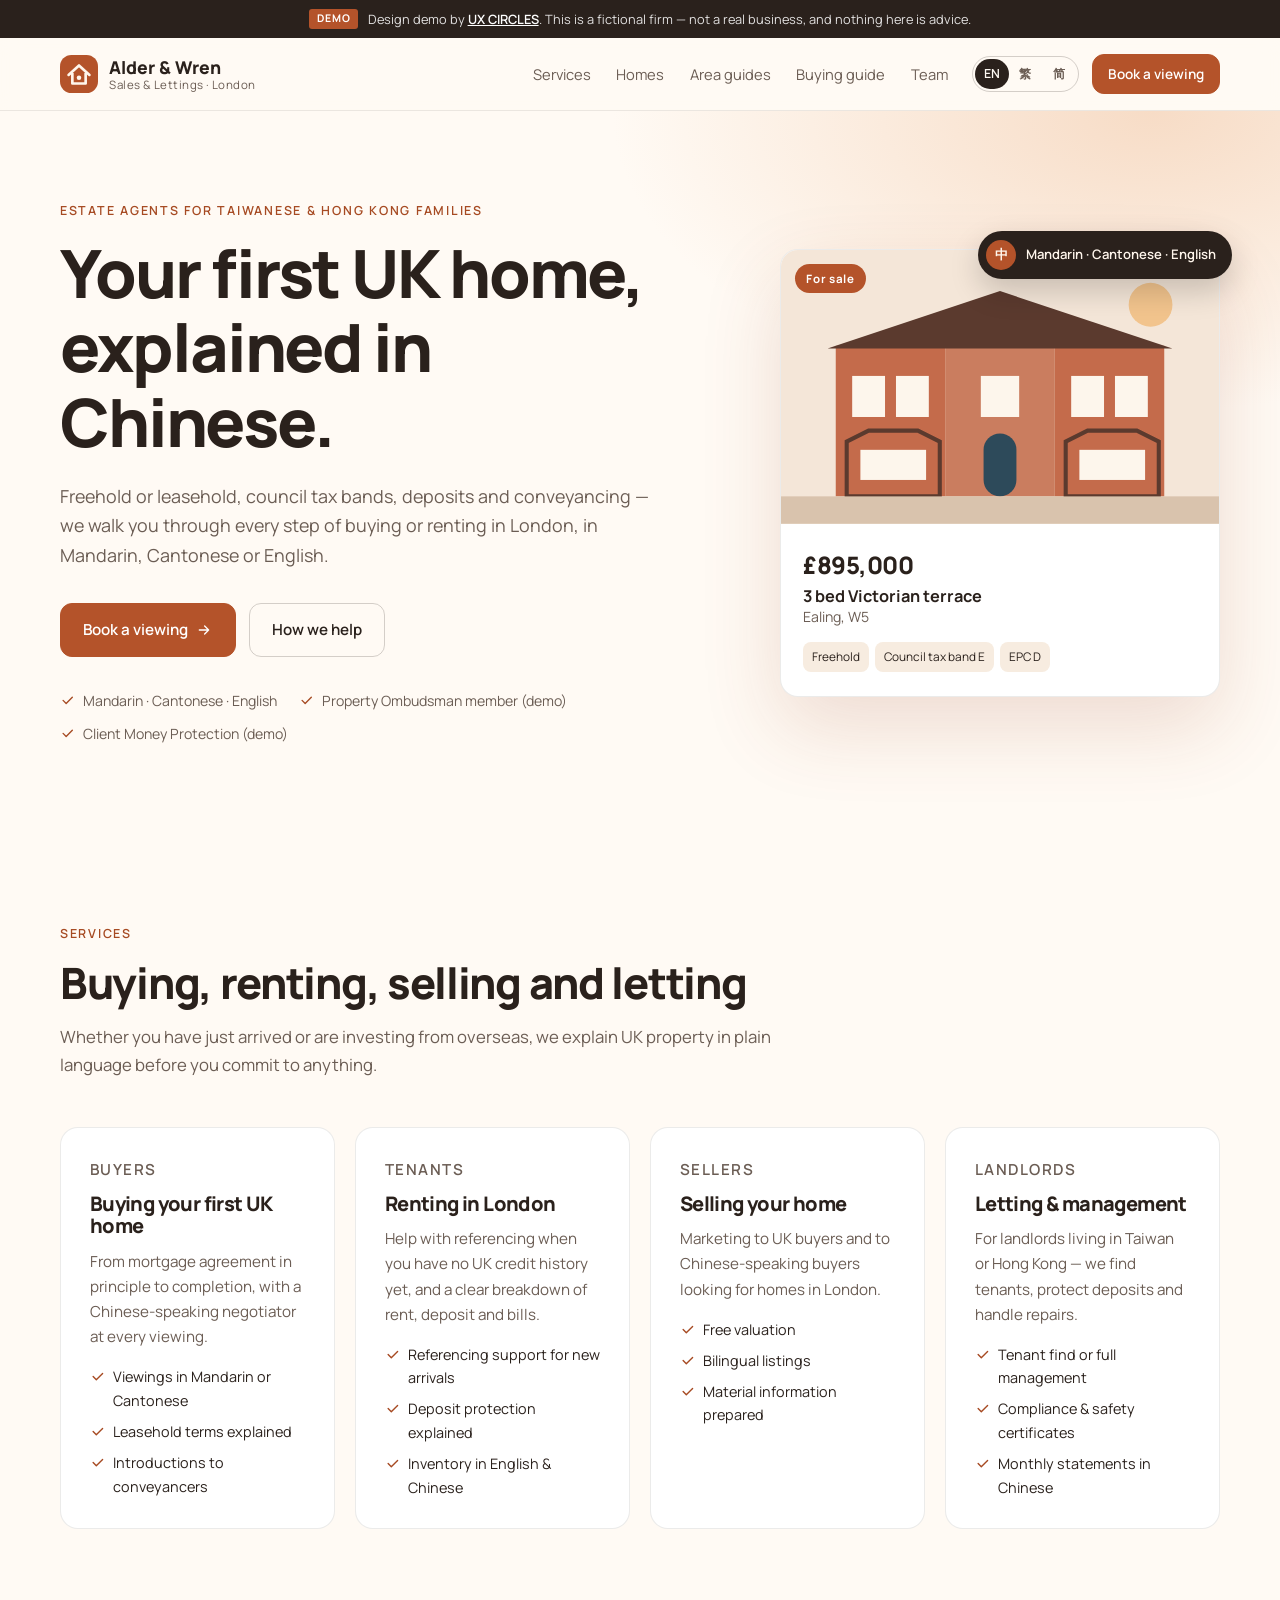
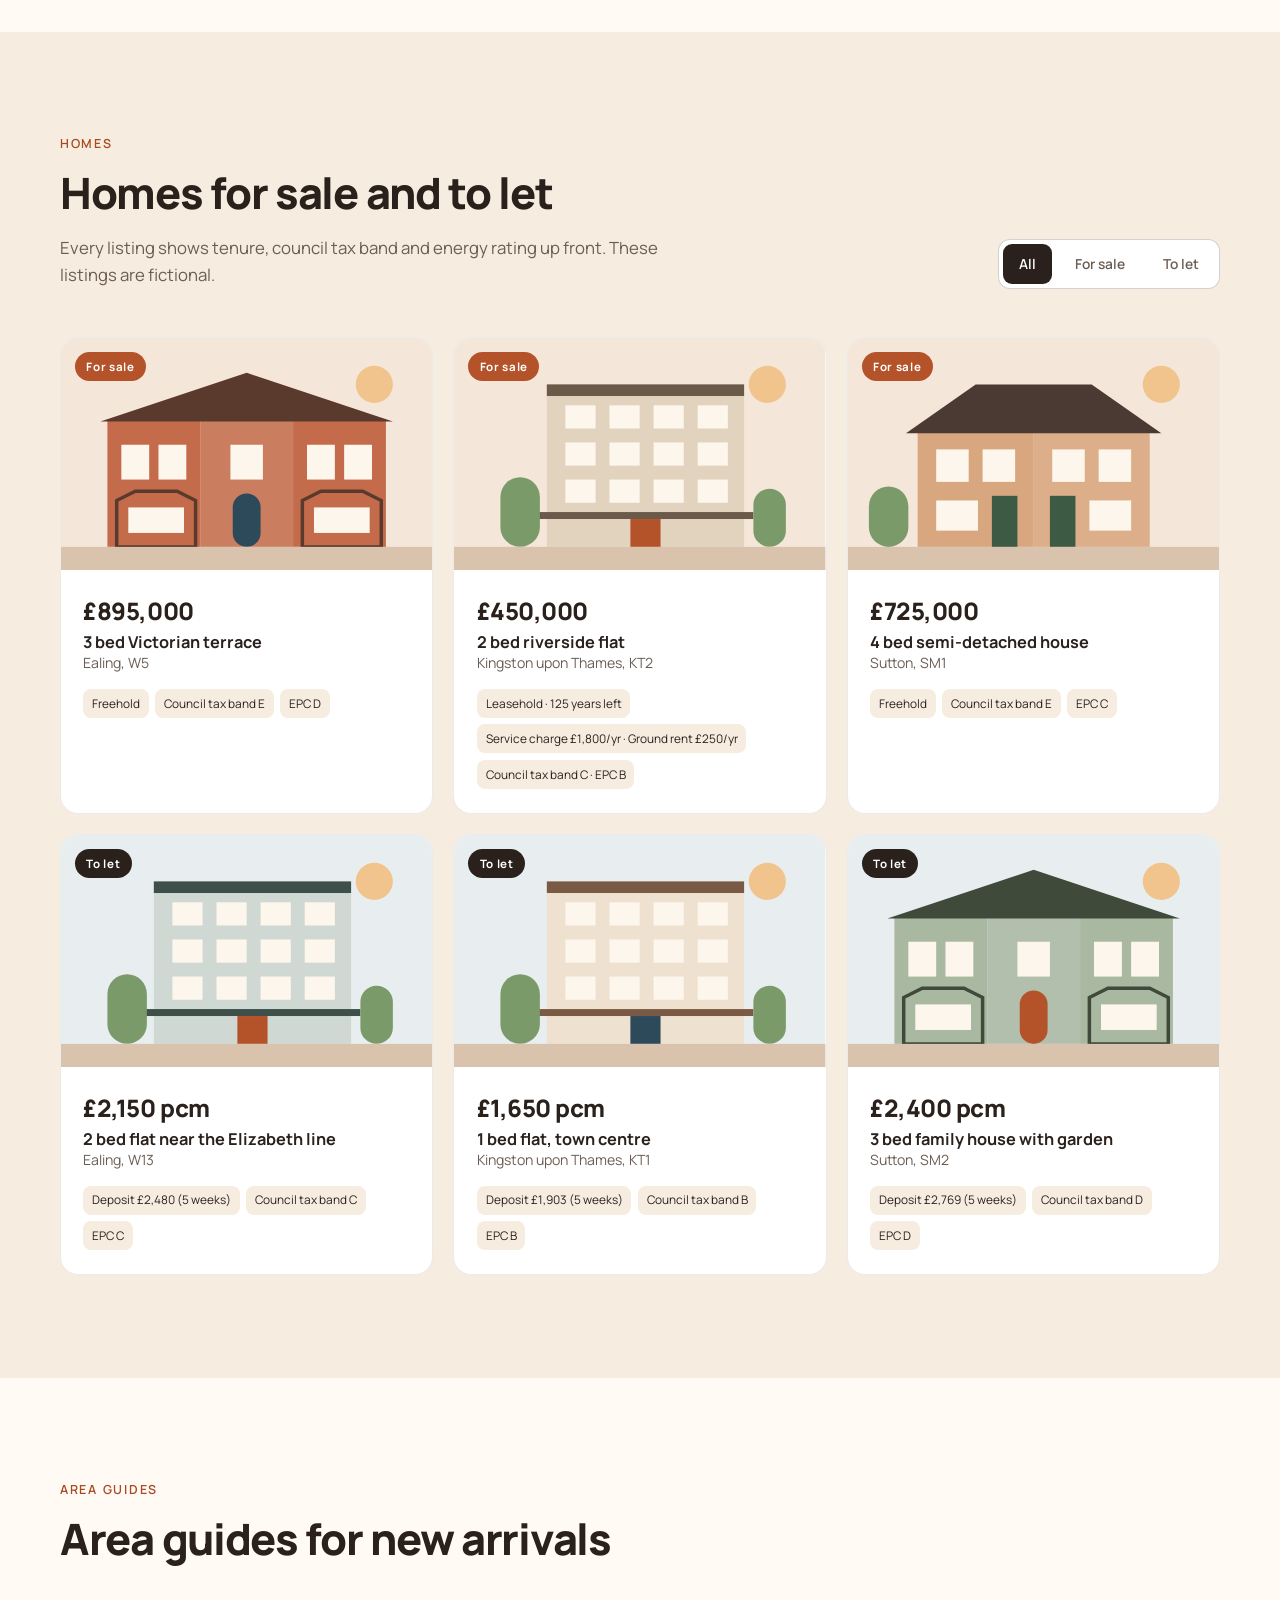
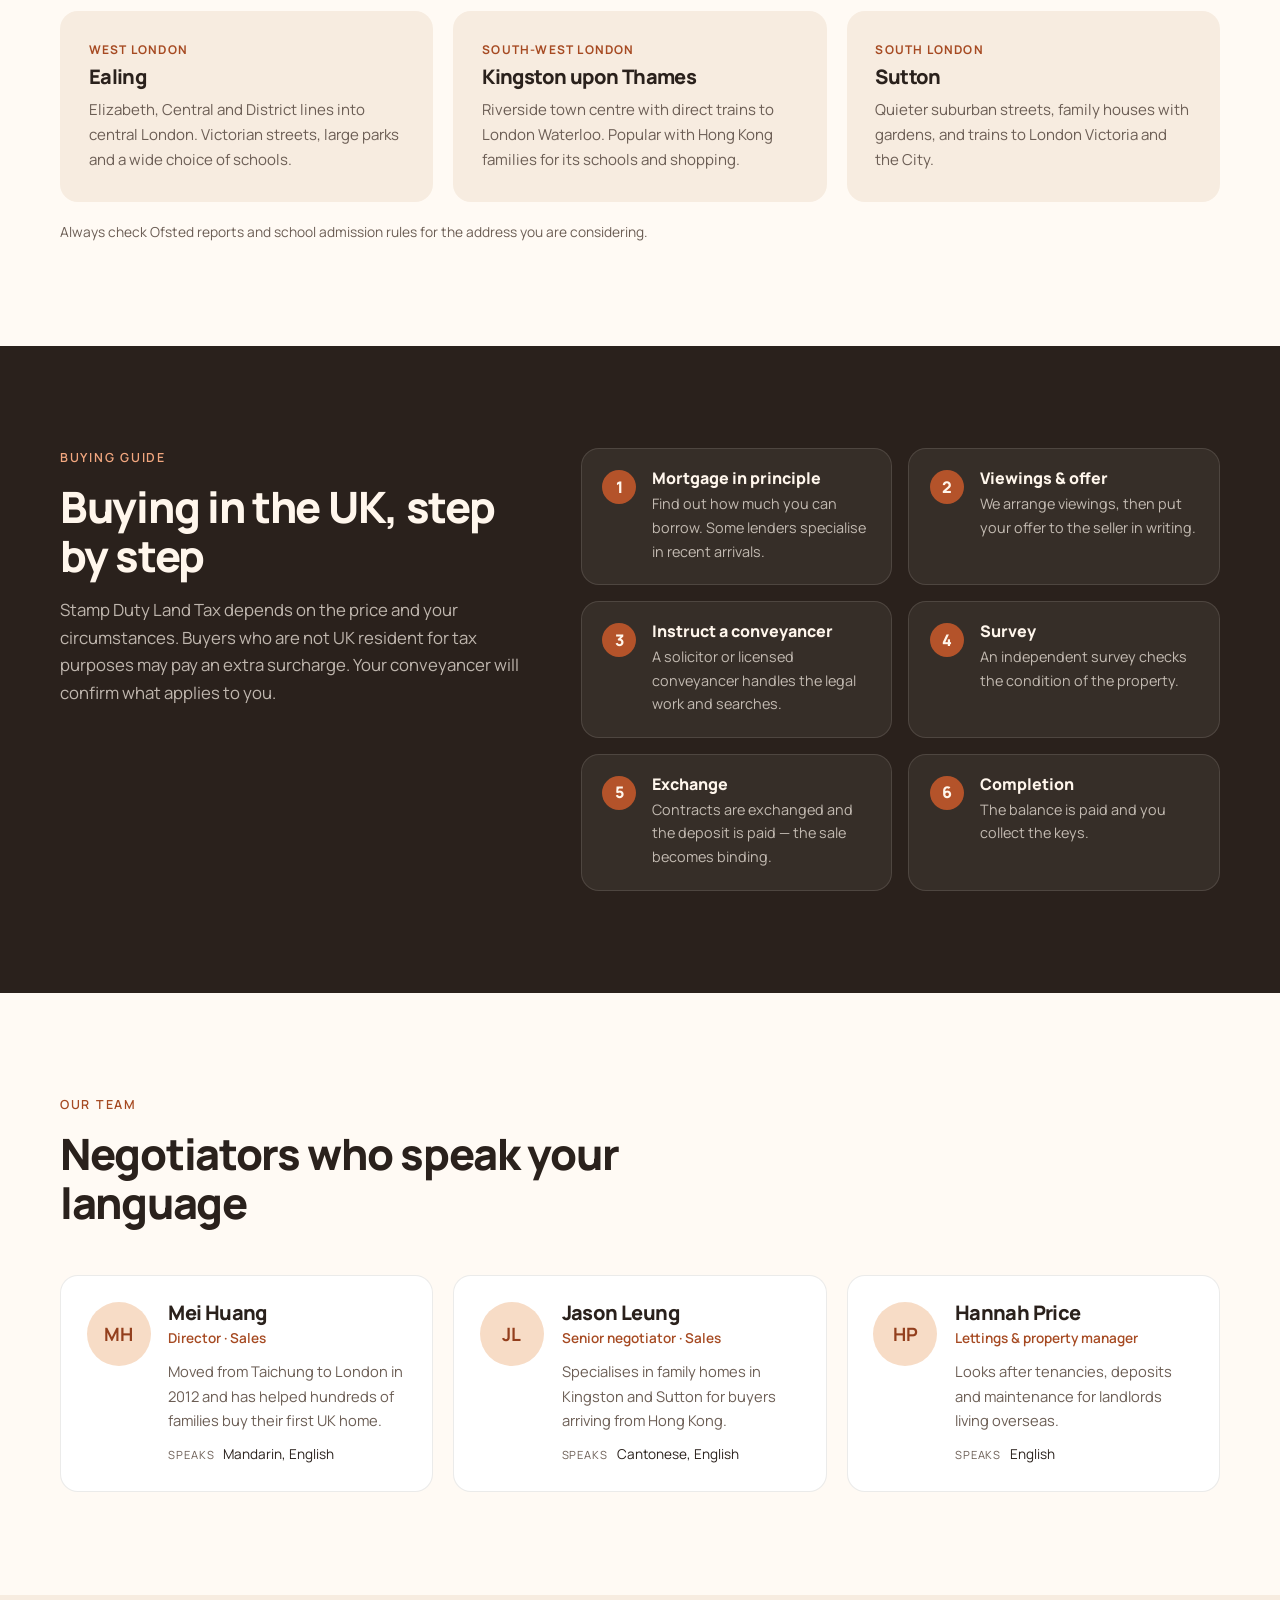
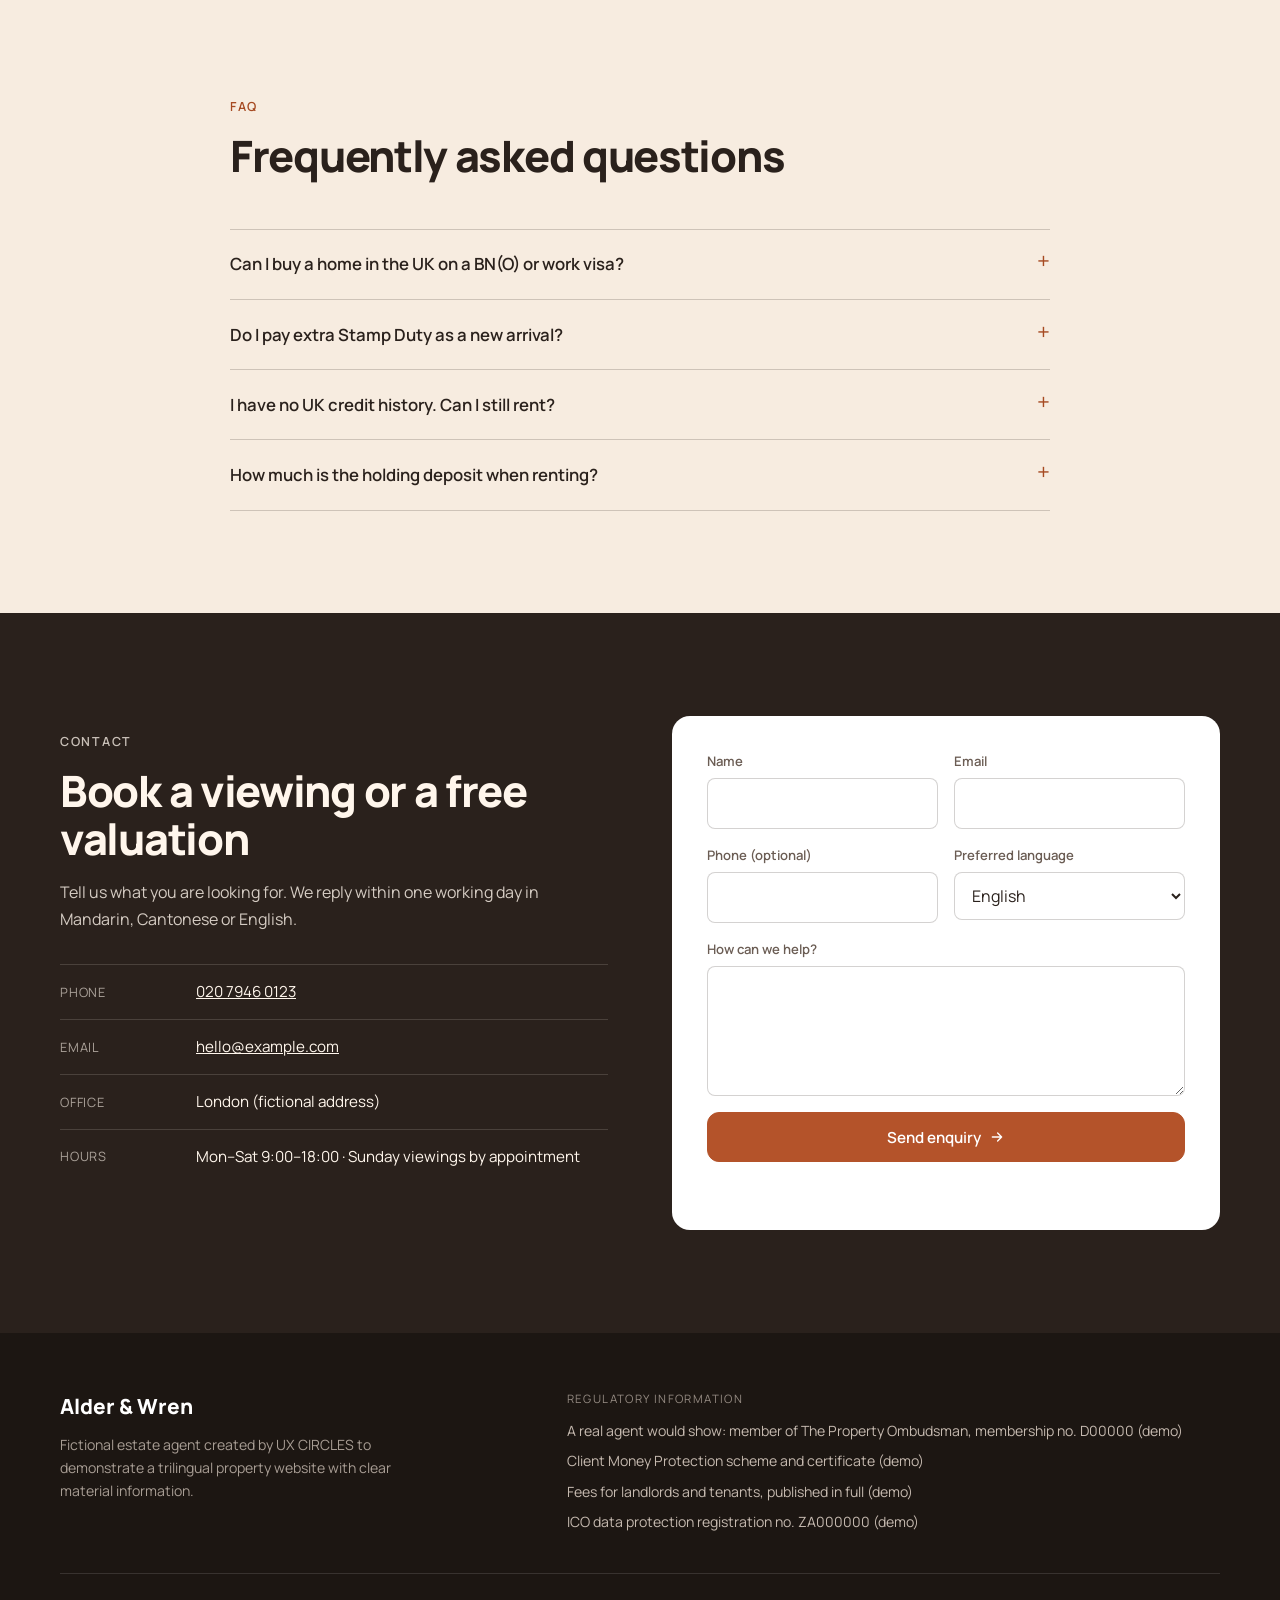
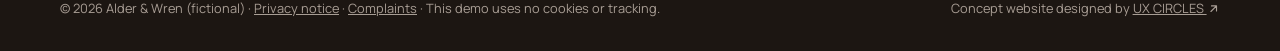
==== index.html @ a721361a "Add trilingual design demo site Static EN / 繁中 / 简中 website for a fictional firm, designed by UX CIR" ====
<!doctype html>
<html lang="en-GB">
<head>
<meta charset="utf-8">
<meta name="viewport" content="width=device-width, initial-scale=1">
<title>Alder &amp; Wren — Chinese-speaking estate agents in London (demo)</title>
<meta name="description" content="Fictional demo by UX CIRCLES: a London estate agent for Taiwanese and Hong Kong buyers and tenants. Homes for sale and to let, area guides and a step-by-step UK buying guide in English and Chinese.">
<meta name="robots" content="noindex, follow">
<link rel="canonical" href="https://uxcircles.github.io/demo-estate-agent/">
<link rel="alternate" hreflang="en-GB" href="https://uxcircles.github.io/demo-estate-agent/">
<link rel="alternate" hreflang="zh-Hant" href="https://uxcircles.github.io/demo-estate-agent/zh-hant/">
<link rel="alternate" hreflang="zh-Hans" href="https://uxcircles.github.io/demo-estate-agent/zh-hans/">
<link rel="alternate" hreflang="x-default" href="https://uxcircles.github.io/demo-estate-agent/">
<meta property="og:title" content="Alder &amp; Wren — Chinese-speaking estate agents in London (demo)">
<meta property="og:description" content="Fictional demo by UX CIRCLES: a London estate agent for Taiwanese and Hong Kong buyers and tenants. Homes for sale and to let, area guides and a step-by-step UK buying guide in English and Chinese.">
<meta property="og:type" content="website">
<meta property="og:url" content="https://uxcircles.github.io/demo-estate-agent/">
<meta name="theme-color" content="#b4532a">
<link rel="icon" href="favicon.svg" type="image/svg+xml">
<link rel="preconnect" href="https://fonts.googleapis.com">
<link rel="preconnect" href="https://fonts.gstatic.com" crossorigin>
<link rel="stylesheet" href="https://fonts.googleapis.com/css2?family=Manrope:wght@400;500;600;700;800&display=swap">
<link rel="stylesheet" href="styles.css">
<script type="application/ld+json">
{
  "@context": "https://schema.org",
  "@graph": [
    {
      "@type": "RealEstateAgent",
      "@id": "https://uxcircles.github.io/demo-estate-agent/#agency",
      "name": "Alder & Wren",
      "url": "https://uxcircles.github.io/demo-estate-agent/",
      "description": "Fictional demo by UX CIRCLES: a London estate agent for Taiwanese and Hong Kong buyers and tenants. Homes for sale and to let, area guides and a step-by-step UK buying guide in English and Chinese.",
      "telephone": "+44 20 7946 0123",
      "email": "hello@example.com",
      "knowsLanguage": [
        "en",
        "cmn",
        "yue",
        "zh-Hant",
        "zh-Hans"
      ],
      "areaServed": [
        "Ealing",
        "Kingston upon Thames",
        "Sutton"
      ],
      "address": {
        "@type": "PostalAddress",
        "addressLocality": "London",
        "addressCountry": "GB"
      },
      "employee": [
        {
          "@type": "Person",
          "name": "Mei Huang",
          "jobTitle": "Director · Sales",
          "knowsLanguage": "Mandarin, English"
        },
        {
          "@type": "Person",
          "name": "Jason Leung",
          "jobTitle": "Senior negotiator · Sales",
          "knowsLanguage": "Cantonese, English"
        },
        {
          "@type": "Person",
          "name": "Hannah Price",
          "jobTitle": "Lettings & property manager",
          "knowsLanguage": "English"
        }
      ]
    },
    {
      "@type": "FAQPage",
      "mainEntity": [
        {
          "@type": "Question",
          "name": "Can I buy a home in the UK on a BN(O) or work visa?",
          "acceptedAnswer": {
            "@type": "Answer",
            "text": "Yes. There is no visa requirement to own property in the UK. Getting a mortgage depends on the lender — some specialise in recent arrivals — so we suggest speaking to a mortgage broker early."
          }
        },
        {
          "@type": "Question",
          "name": "Do I pay extra Stamp Duty as a new arrival?",
          "acceptedAnswer": {
            "@type": "Answer",
            "text": "Stamp Duty Land Tax depends on the price and your circumstances. Buyers who are not UK resident for tax purposes may pay an extra surcharge. Your conveyancer will confirm what applies to you."
          }
        },
        {
          "@type": "Question",
          "name": "I have no UK credit history. Can I still rent?",
          "acceptedAnswer": {
            "@type": "Answer",
            "text": "Usually, yes. Landlords may ask for a UK guarantor or proof of income or savings instead. We explain the options before you apply."
          }
        },
        {
          "@type": "Question",
          "name": "How much is the holding deposit when renting?",
          "acceptedAnswer": {
            "@type": "Answer",
            "text": "In England, a holding deposit is capped at one week’s rent, and a tenancy deposit at five weeks’ rent for annual rent under £50,000. Deposits must be protected in a government-approved scheme."
          }
        }
      ]
    }
  ]
}
</script>
</head>
<body class="lang-en">
<a class="skip" href="#main">Skip to content</a>
<div class="demo-bar" role="note"><span class="demo-tag">DEMO</span><span>Design demo by <a href="https://ux-circles.com/professionals">UX CIRCLES</a>. This is a fictional firm — not a real business, and nothing here is advice.</span></div>

<header class="site-header">
  <div class="wrap header-inner">
    <a class="brand" href="./" aria-label="Alder &amp; Wren">
      <svg viewBox="0 0 40 40" aria-hidden="true"><rect width="40" height="40" rx="12" fill="#b4532a"/><path d="M9 21L20 11l11 10" stroke="#fff6ec" stroke-width="2.8" fill="none" stroke-linecap="round" stroke-linejoin="round"/><path d="M13 19v11h14V19" stroke="#fff6ec" stroke-width="2.8" fill="none" stroke-linejoin="round"/><circle cx="20" cy="24" r="2.4" fill="#fff6ec"/></svg>
      <span class="brand-text"><span class="brand-name">Alder & Wren</span><span class="brand-sub">Sales & Lettings · London</span></span>
    </a>
    <nav class="main-nav" aria-label="Menu">
      <ul><li><a href="#services">Services</a></li><li><a href="#homes">Homes</a></li><li><a href="#areas">Area guides</a></li><li><a href="#guide">Buying guide</a></li><li><a href="#team">Team</a></li></ul>
    </nav>
    <div class="header-tools">
      <div class="lang-switch" role="group" aria-label="Language"><a href="./" lang="en-GB" hreflang="en-GB" title="English" aria-current="true">EN</a><a href="zh-hant/" lang="zh-Hant" hreflang="zh-Hant" title="繁體中文">繁</a><a href="zh-hans/" lang="zh-Hans" hreflang="zh-Hans" title="简体中文">简</a></div>
      <a class="btn btn-sm" href="#contact">Book a viewing</a>
      <button class="menu-btn" type="button" aria-expanded="false" aria-controls="mobile-nav"><span class="sr">Menu</span><span class="bars" aria-hidden="true"></span></button>
    </div>
  </div>
  <nav id="mobile-nav" class="mobile-nav" aria-label="Menu" hidden>
    <ul><li><a href="#services">Services</a></li><li><a href="#homes">Homes</a></li><li><a href="#areas">Area guides</a></li><li><a href="#guide">Buying guide</a></li><li><a href="#team">Team</a></li><li><a href="#contact">Contact</a></li></ul>
  </nav>
</header>

<main id="main">
  <section class="hero">
    <div class="wrap hero-inner">
      <div class="hero-copy">
        <p class="eyebrow">Estate agents for Taiwanese & Hong Kong families</p>
        <h1>Your first UK home, explained in Chinese.</h1>
        <p class="lede">Freehold or leasehold, council tax bands, deposits and conveyancing — we walk you through every step of buying or renting in London, in Mandarin, Cantonese or English.</p>
        <div class="hero-actions">
          <a class="btn" href="#contact">Book a viewing <svg class="ico" viewBox="0 0 24 24" fill="none" stroke="currentColor" stroke-width="2" stroke-linecap="round" stroke-linejoin="round" aria-hidden="true"><path d="M5 12h14M13 6l6 6-6 6"/></svg></a>
          <a class="btn btn-ghost" href="#services">How we help</a>
        </div>
        <ul class="trust"><li><svg class="ico ico-check" viewBox="0 0 24 24" fill="none" stroke="currentColor" stroke-width="2.2" stroke-linecap="round" stroke-linejoin="round" aria-hidden="true"><path d="M5 12l5 5L20 7"/></svg><span>Mandarin · Cantonese · English</span></li><li><svg class="ico ico-check" viewBox="0 0 24 24" fill="none" stroke="currentColor" stroke-width="2.2" stroke-linecap="round" stroke-linejoin="round" aria-hidden="true"><path d="M5 12l5 5L20 7"/></svg><span>Property Ombudsman member (demo)</span></li><li><svg class="ico ico-check" viewBox="0 0 24 24" fill="none" stroke="currentColor" stroke-width="2.2" stroke-linecap="round" stroke-linejoin="round" aria-hidden="true"><path d="M5 12l5 5L20 7"/></svg><span>Client Money Protection (demo)</span></li></ul>
      </div>
      <div class="hero-visual">
        <div class="hero-home">
          <div class="home-art"><svg viewBox="0 0 320 200" role="img" aria-hidden="true" preserveAspectRatio="xMidYMid slice"><rect width="320" height="200" fill="#f4e6d8"/><circle cx="270" cy="40" r="16" fill="#f2c48d"/><rect x="40" y="70" width="80" height="110" fill="#c46b4b"/><rect x="120" y="70" width="80" height="110" fill="#c46b4b" opacity=".85"/><rect x="200" y="70" width="80" height="110" fill="#c46b4b"/>
<polygon points="34,72 160,30 286,72" fill="#5b3a2e"/>
<rect x="52" y="92" width="24" height="30" fill="#fdf6ec"/><rect x="84" y="92" width="24" height="30" fill="#fdf6ec"/><rect x="146" y="92" width="28" height="30" fill="#fdf6ec"/>
<rect x="212" y="92" width="24" height="30" fill="#fdf6ec"/><rect x="244" y="92" width="24" height="30" fill="#fdf6ec"/>
<polygon points="48,180 48,140 64,132 100,132 116,140 116,180" fill="#c46b4b" stroke="#5b3a2e" stroke-width="3"/><rect x="58" y="146" width="48" height="22" fill="#fdf6ec"/>
<rect x="148" y="134" width="24" height="46" rx="12" fill="#2d4a5a"/>
<polygon points="208,180 208,140 224,132 260,132 276,140 276,180" fill="#c46b4b" stroke="#5b3a2e" stroke-width="3"/><rect x="218" y="146" width="48" height="22" fill="#fdf6ec"/><rect y="180" width="320" height="20" fill="#d9c3ad"/></svg><span class="home-tag sale">For sale</span></div>
          <div class="home-body">
            <p class="home-price">£895,000</p>
            <h3>3 bed Victorian terrace</h3>
            <p class="home-area">Ealing, W5</p>
            <ul class="home-facts"><li>Freehold</li><li>Council tax band E</li><li>EPC D</li></ul>
          </div>
        </div>
        <div class="hero-chip" aria-hidden="true"><span>中</span>Mandarin · Cantonese · English</div></div>
    </div>
  </section>

  <section class="section" id="services">
    <div class="wrap">
      <header class="sec-head">
        <p class="eyebrow">Services</p>
        <h2>Buying, renting, selling and letting</h2>
        <p>Whether you have just arrived or are investing from overseas, we explain UK property in plain language before you commit to anything.</p>
      </header>
      <div class="svc-grid">
      <article class="svc">
        <p class="svc-kicker">Buyers</p>
        <h3>Buying your first UK home</h3>
        <p>From mortgage agreement in principle to completion, with a Chinese-speaking negotiator at every viewing.</p>
        <ul class="ticks"><li><svg class="ico ico-check" viewBox="0 0 24 24" fill="none" stroke="currentColor" stroke-width="2.2" stroke-linecap="round" stroke-linejoin="round" aria-hidden="true"><path d="M5 12l5 5L20 7"/></svg><span>Viewings in Mandarin or Cantonese</span></li><li><svg class="ico ico-check" viewBox="0 0 24 24" fill="none" stroke="currentColor" stroke-width="2.2" stroke-linecap="round" stroke-linejoin="round" aria-hidden="true"><path d="M5 12l5 5L20 7"/></svg><span>Leasehold terms explained</span></li><li><svg class="ico ico-check" viewBox="0 0 24 24" fill="none" stroke="currentColor" stroke-width="2.2" stroke-linecap="round" stroke-linejoin="round" aria-hidden="true"><path d="M5 12l5 5L20 7"/></svg><span>Introductions to conveyancers</span></li></ul>
        
      </article>
      <article class="svc">
        <p class="svc-kicker">Tenants</p>
        <h3>Renting in London</h3>
        <p>Help with referencing when you have no UK credit history yet, and a clear breakdown of rent, deposit and bills.</p>
        <ul class="ticks"><li><svg class="ico ico-check" viewBox="0 0 24 24" fill="none" stroke="currentColor" stroke-width="2.2" stroke-linecap="round" stroke-linejoin="round" aria-hidden="true"><path d="M5 12l5 5L20 7"/></svg><span>Referencing support for new arrivals</span></li><li><svg class="ico ico-check" viewBox="0 0 24 24" fill="none" stroke="currentColor" stroke-width="2.2" stroke-linecap="round" stroke-linejoin="round" aria-hidden="true"><path d="M5 12l5 5L20 7"/></svg><span>Deposit protection explained</span></li><li><svg class="ico ico-check" viewBox="0 0 24 24" fill="none" stroke="currentColor" stroke-width="2.2" stroke-linecap="round" stroke-linejoin="round" aria-hidden="true"><path d="M5 12l5 5L20 7"/></svg><span>Inventory in English & Chinese</span></li></ul>
        
      </article>
      <article class="svc">
        <p class="svc-kicker">Sellers</p>
        <h3>Selling your home</h3>
        <p>Marketing to UK buyers and to Chinese-speaking buyers looking for homes in London.</p>
        <ul class="ticks"><li><svg class="ico ico-check" viewBox="0 0 24 24" fill="none" stroke="currentColor" stroke-width="2.2" stroke-linecap="round" stroke-linejoin="round" aria-hidden="true"><path d="M5 12l5 5L20 7"/></svg><span>Free valuation</span></li><li><svg class="ico ico-check" viewBox="0 0 24 24" fill="none" stroke="currentColor" stroke-width="2.2" stroke-linecap="round" stroke-linejoin="round" aria-hidden="true"><path d="M5 12l5 5L20 7"/></svg><span>Bilingual listings</span></li><li><svg class="ico ico-check" viewBox="0 0 24 24" fill="none" stroke="currentColor" stroke-width="2.2" stroke-linecap="round" stroke-linejoin="round" aria-hidden="true"><path d="M5 12l5 5L20 7"/></svg><span>Material information prepared</span></li></ul>
        
      </article>
      <article class="svc">
        <p class="svc-kicker">Landlords</p>
        <h3>Letting & management</h3>
        <p>For landlords living in Taiwan or Hong Kong — we find tenants, protect deposits and handle repairs.</p>
        <ul class="ticks"><li><svg class="ico ico-check" viewBox="0 0 24 24" fill="none" stroke="currentColor" stroke-width="2.2" stroke-linecap="round" stroke-linejoin="round" aria-hidden="true"><path d="M5 12l5 5L20 7"/></svg><span>Tenant find or full management</span></li><li><svg class="ico ico-check" viewBox="0 0 24 24" fill="none" stroke="currentColor" stroke-width="2.2" stroke-linecap="round" stroke-linejoin="round" aria-hidden="true"><path d="M5 12l5 5L20 7"/></svg><span>Compliance & safety certificates</span></li><li><svg class="ico ico-check" viewBox="0 0 24 24" fill="none" stroke="currentColor" stroke-width="2.2" stroke-linecap="round" stroke-linejoin="round" aria-hidden="true"><path d="M5 12l5 5L20 7"/></svg><span>Monthly statements in Chinese</span></li></ul>
        
      </article></div>
    </div>
  </section>

  <section class="section section-tint" id="homes">
    <div class="wrap">
      <header class="sec-head sec-head-row">
        <div>
          <p class="eyebrow">Homes</p>
          <h2>Homes for sale and to let</h2>
          <p>Every listing shows tenure, council tax band and energy rating up front. These listings are fictional.</p>
        </div>
        <div class="filter" data-filter="#home-grid" role="group">
          <button type="button" data-value="all" aria-pressed="true">All</button>
          <button type="button" data-value="sale" aria-pressed="false">For sale</button>
          <button type="button" data-value="let" aria-pressed="false">To let</button>
        </div>
      </header>
      <div class="home-grid" id="home-grid">
        <article class="home" data-kind="sale">
          <div class="home-art"><svg viewBox="0 0 320 200" role="img" aria-hidden="true" preserveAspectRatio="xMidYMid slice"><rect width="320" height="200" fill="#f4e6d8"/><circle cx="270" cy="40" r="16" fill="#f2c48d"/><rect x="40" y="70" width="80" height="110" fill="#c46b4b"/><rect x="120" y="70" width="80" height="110" fill="#c46b4b" opacity=".85"/><rect x="200" y="70" width="80" height="110" fill="#c46b4b"/>
<polygon points="34,72 160,30 286,72" fill="#5b3a2e"/>
<rect x="52" y="92" width="24" height="30" fill="#fdf6ec"/><rect x="84" y="92" width="24" height="30" fill="#fdf6ec"/><rect x="146" y="92" width="28" height="30" fill="#fdf6ec"/>
<rect x="212" y="92" width="24" height="30" fill="#fdf6ec"/><rect x="244" y="92" width="24" height="30" fill="#fdf6ec"/>
<polygon points="48,180 48,140 64,132 100,132 116,140 116,180" fill="#c46b4b" stroke="#5b3a2e" stroke-width="3"/><rect x="58" y="146" width="48" height="22" fill="#fdf6ec"/>
<rect x="148" y="134" width="24" height="46" rx="12" fill="#2d4a5a"/>
<polygon points="208,180 208,140 224,132 260,132 276,140 276,180" fill="#c46b4b" stroke="#5b3a2e" stroke-width="3"/><rect x="218" y="146" width="48" height="22" fill="#fdf6ec"/><rect y="180" width="320" height="20" fill="#d9c3ad"/></svg><span class="home-tag sale">For sale</span></div>
          <div class="home-body">
            <p class="home-price">£895,000</p>
            <h3>3 bed Victorian terrace</h3>
            <p class="home-area">Ealing, W5</p>
            <ul class="home-facts"><li>Freehold</li><li>Council tax band E</li><li>EPC D</li></ul>
          </div>
        </article>
        <article class="home" data-kind="sale">
          <div class="home-art"><svg viewBox="0 0 320 200" role="img" aria-hidden="true" preserveAspectRatio="xMidYMid slice"><rect width="320" height="200" fill="#f4e6d8"/><circle cx="270" cy="40" r="16" fill="#f2c48d"/><rect x="80" y="40" width="170" height="140" fill="#e2d3bf"/><rect x="80" y="40" width="170" height="10" fill="#6b5a4a"/>
<rect x="96" y="58" width="26" height="20" fill="#fdf6ec"/><rect x="134" y="58" width="26" height="20" fill="#fdf6ec"/><rect x="172" y="58" width="26" height="20" fill="#fdf6ec"/><rect x="210" y="58" width="26" height="20" fill="#fdf6ec"/><rect x="96" y="90" width="26" height="20" fill="#fdf6ec"/><rect x="134" y="90" width="26" height="20" fill="#fdf6ec"/><rect x="172" y="90" width="26" height="20" fill="#fdf6ec"/><rect x="210" y="90" width="26" height="20" fill="#fdf6ec"/><rect x="96" y="122" width="26" height="20" fill="#fdf6ec"/><rect x="134" y="122" width="26" height="20" fill="#fdf6ec"/><rect x="172" y="122" width="26" height="20" fill="#fdf6ec"/><rect x="210" y="122" width="26" height="20" fill="#fdf6ec"/><rect x="72" y="150" width="186" height="6" fill="#6b5a4a"/><rect x="152" y="156" width="26" height="24" fill="#b4532a"/>
<rect x="40" y="120" width="34" height="60" rx="17" fill="#7a9a6a"/><rect x="258" y="130" width="28" height="50" rx="14" fill="#7a9a6a"/><rect y="180" width="320" height="20" fill="#d9c3ad"/></svg><span class="home-tag sale">For sale</span></div>
          <div class="home-body">
            <p class="home-price">£450,000</p>
            <h3>2 bed riverside flat</h3>
            <p class="home-area">Kingston upon Thames, KT2</p>
            <ul class="home-facts"><li>Leasehold · 125 years left</li><li>Service charge £1,800/yr · Ground rent £250/yr</li><li>Council tax band C · EPC B</li></ul>
          </div>
        </article>
        <article class="home" data-kind="sale">
          <div class="home-art"><svg viewBox="0 0 320 200" role="img" aria-hidden="true" preserveAspectRatio="xMidYMid slice"><rect width="320" height="200" fill="#f4e6d8"/><circle cx="270" cy="40" r="16" fill="#f2c48d"/><rect x="60" y="80" width="100" height="100" fill="#d9a77f"/><rect x="160" y="80" width="100" height="100" fill="#d9a77f" opacity=".88"/>
<polygon points="50,82 110,40 210,40 270,82" fill="#4a3a33"/>
<rect x="76" y="96" width="28" height="28" fill="#fdf6ec"/><rect x="116" y="96" width="28" height="28" fill="#fdf6ec"/><rect x="176" y="96" width="28" height="28" fill="#fdf6ec"/><rect x="216" y="96" width="28" height="28" fill="#fdf6ec"/>
<rect x="76" y="140" width="36" height="26" fill="#fdf6ec"/><rect x="124" y="136" width="22" height="44" fill="#3d5a45"/>
<rect x="174" y="136" width="22" height="44" fill="#3d5a45"/><rect x="208" y="140" width="36" height="26" fill="#fdf6ec"/>
<rect x="18" y="128" width="34" height="52" rx="17" fill="#7a9a6a"/><rect y="180" width="320" height="20" fill="#d9c3ad"/></svg><span class="home-tag sale">For sale</span></div>
          <div class="home-body">
            <p class="home-price">£725,000</p>
            <h3>4 bed semi-detached house</h3>
            <p class="home-area">Sutton, SM1</p>
            <ul class="home-facts"><li>Freehold</li><li>Council tax band E</li><li>EPC C</li></ul>
          </div>
        </article>
        <article class="home" data-kind="let">
          <div class="home-art"><svg viewBox="0 0 320 200" role="img" aria-hidden="true" preserveAspectRatio="xMidYMid slice"><rect width="320" height="200" fill="#e8eef0"/><circle cx="270" cy="40" r="16" fill="#f2c48d"/><rect x="80" y="40" width="170" height="140" fill="#cfd8d3"/><rect x="80" y="40" width="170" height="10" fill="#3f4f4a"/>
<rect x="96" y="58" width="26" height="20" fill="#fdf6ec"/><rect x="134" y="58" width="26" height="20" fill="#fdf6ec"/><rect x="172" y="58" width="26" height="20" fill="#fdf6ec"/><rect x="210" y="58" width="26" height="20" fill="#fdf6ec"/><rect x="96" y="90" width="26" height="20" fill="#fdf6ec"/><rect x="134" y="90" width="26" height="20" fill="#fdf6ec"/><rect x="172" y="90" width="26" height="20" fill="#fdf6ec"/><rect x="210" y="90" width="26" height="20" fill="#fdf6ec"/><rect x="96" y="122" width="26" height="20" fill="#fdf6ec"/><rect x="134" y="122" width="26" height="20" fill="#fdf6ec"/><rect x="172" y="122" width="26" height="20" fill="#fdf6ec"/><rect x="210" y="122" width="26" height="20" fill="#fdf6ec"/><rect x="72" y="150" width="186" height="6" fill="#3f4f4a"/><rect x="152" y="156" width="26" height="24" fill="#b4532a"/>
<rect x="40" y="120" width="34" height="60" rx="17" fill="#7a9a6a"/><rect x="258" y="130" width="28" height="50" rx="14" fill="#7a9a6a"/><rect y="180" width="320" height="20" fill="#d9c3ad"/></svg><span class="home-tag let">To let</span></div>
          <div class="home-body">
            <p class="home-price">£2,150 pcm</p>
            <h3>2 bed flat near the Elizabeth line</h3>
            <p class="home-area">Ealing, W13</p>
            <ul class="home-facts"><li>Deposit £2,480 (5 weeks)</li><li>Council tax band C</li><li>EPC C</li></ul>
          </div>
        </article>
        <article class="home" data-kind="let">
          <div class="home-art"><svg viewBox="0 0 320 200" role="img" aria-hidden="true" preserveAspectRatio="xMidYMid slice"><rect width="320" height="200" fill="#e8eef0"/><circle cx="270" cy="40" r="16" fill="#f2c48d"/><rect x="80" y="40" width="170" height="140" fill="#efe1cf"/><rect x="80" y="40" width="170" height="10" fill="#7a5a44"/>
<rect x="96" y="58" width="26" height="20" fill="#fdf6ec"/><rect x="134" y="58" width="26" height="20" fill="#fdf6ec"/><rect x="172" y="58" width="26" height="20" fill="#fdf6ec"/><rect x="210" y="58" width="26" height="20" fill="#fdf6ec"/><rect x="96" y="90" width="26" height="20" fill="#fdf6ec"/><rect x="134" y="90" width="26" height="20" fill="#fdf6ec"/><rect x="172" y="90" width="26" height="20" fill="#fdf6ec"/><rect x="210" y="90" width="26" height="20" fill="#fdf6ec"/><rect x="96" y="122" width="26" height="20" fill="#fdf6ec"/><rect x="134" y="122" width="26" height="20" fill="#fdf6ec"/><rect x="172" y="122" width="26" height="20" fill="#fdf6ec"/><rect x="210" y="122" width="26" height="20" fill="#fdf6ec"/><rect x="72" y="150" width="186" height="6" fill="#7a5a44"/><rect x="152" y="156" width="26" height="24" fill="#2d4a5a"/>
<rect x="40" y="120" width="34" height="60" rx="17" fill="#7a9a6a"/><rect x="258" y="130" width="28" height="50" rx="14" fill="#7a9a6a"/><rect y="180" width="320" height="20" fill="#d9c3ad"/></svg><span class="home-tag let">To let</span></div>
          <div class="home-body">
            <p class="home-price">£1,650 pcm</p>
            <h3>1 bed flat, town centre</h3>
            <p class="home-area">Kingston upon Thames, KT1</p>
            <ul class="home-facts"><li>Deposit £1,903 (5 weeks)</li><li>Council tax band B</li><li>EPC B</li></ul>
          </div>
        </article>
        <article class="home" data-kind="let">
          <div class="home-art"><svg viewBox="0 0 320 200" role="img" aria-hidden="true" preserveAspectRatio="xMidYMid slice"><rect width="320" height="200" fill="#e8eef0"/><circle cx="270" cy="40" r="16" fill="#f2c48d"/><rect x="40" y="70" width="80" height="110" fill="#a9b8a0"/><rect x="120" y="70" width="80" height="110" fill="#a9b8a0" opacity=".85"/><rect x="200" y="70" width="80" height="110" fill="#a9b8a0"/>
<polygon points="34,72 160,30 286,72" fill="#3f4a3a"/>
<rect x="52" y="92" width="24" height="30" fill="#fdf6ec"/><rect x="84" y="92" width="24" height="30" fill="#fdf6ec"/><rect x="146" y="92" width="28" height="30" fill="#fdf6ec"/>
<rect x="212" y="92" width="24" height="30" fill="#fdf6ec"/><rect x="244" y="92" width="24" height="30" fill="#fdf6ec"/>
<polygon points="48,180 48,140 64,132 100,132 116,140 116,180" fill="#a9b8a0" stroke="#3f4a3a" stroke-width="3"/><rect x="58" y="146" width="48" height="22" fill="#fdf6ec"/>
<rect x="148" y="134" width="24" height="46" rx="12" fill="#b4532a"/>
<polygon points="208,180 208,140 224,132 260,132 276,140 276,180" fill="#a9b8a0" stroke="#3f4a3a" stroke-width="3"/><rect x="218" y="146" width="48" height="22" fill="#fdf6ec"/><rect y="180" width="320" height="20" fill="#d9c3ad"/></svg><span class="home-tag let">To let</span></div>
          <div class="home-body">
            <p class="home-price">£2,400 pcm</p>
            <h3>3 bed family house with garden</h3>
            <p class="home-area">Sutton, SM2</p>
            <ul class="home-facts"><li>Deposit £2,769 (5 weeks)</li><li>Council tax band D</li><li>EPC D</li></ul>
          </div>
        </article>
      </div>
    </div>
  </section>

  <section class="section" id="areas">
    <div class="wrap">
      <header class="sec-head">
        <p class="eyebrow">Area guides</p>
        <h2>Area guides for new arrivals</h2>
      </header>
      <div class="area-grid">
        <article class="area"><p class="area-region">West London</p><h3>Ealing</h3><p>Elizabeth, Central and District lines into central London. Victorian streets, large parks and a wide choice of schools.</p></article>
        <article class="area"><p class="area-region">South-west London</p><h3>Kingston upon Thames</h3><p>Riverside town centre with direct trains to London Waterloo. Popular with Hong Kong families for its schools and shopping.</p></article>
        <article class="area"><p class="area-region">South London</p><h3>Sutton</h3><p>Quieter suburban streets, family houses with gardens, and trains to London Victoria and the City.</p></article>
      </div>
      <p class="areas-note">Always check Ofsted reports and school admission rules for the address you are considering.</p>
    </div>
  </section>

  <section class="section section-dark" id="guide">
    <div class="wrap guide-inner">
      <header class="sec-head">
        <p class="eyebrow">Buying guide</p>
        <h2>Buying in the UK, step by step</h2>
        <p>Stamp Duty Land Tax depends on the price and your circumstances. Buyers who are not UK resident for tax purposes may pay an extra surcharge. Your conveyancer will confirm what applies to you.</p>
      </header>
      <ol class="guide">
        <li><span class="n">1</span><div><h3>Mortgage in principle</h3><p>Find out how much you can borrow. Some lenders specialise in recent arrivals.</p></div></li>
        <li><span class="n">2</span><div><h3>Viewings & offer</h3><p>We arrange viewings, then put your offer to the seller in writing.</p></div></li>
        <li><span class="n">3</span><div><h3>Instruct a conveyancer</h3><p>A solicitor or licensed conveyancer handles the legal work and searches.</p></div></li>
        <li><span class="n">4</span><div><h3>Survey</h3><p>An independent survey checks the condition of the property.</p></div></li>
        <li><span class="n">5</span><div><h3>Exchange</h3><p>Contracts are exchanged and the deposit is paid — the sale becomes binding.</p></div></li>
        <li><span class="n">6</span><div><h3>Completion</h3><p>The balance is paid and you collect the keys.</p></div></li>
      </ol>
    </div>
  </section>

  <section class="section" id="team">
    <div class="wrap">
      <header class="sec-head">
        <p class="eyebrow">Our team</p>
        <h2>Negotiators who speak your language</h2>
      </header>
      <div class="team-grid">
      <article class="person">
        <div class="avatar" aria-hidden="true">MH</div>
        <div>
          <h3>Mei Huang</h3>
          <p class="role">Director · Sales</p>
          <p class="bio">Moved from Taichung to London in 2012 and has helped hundreds of families buy their first UK home.</p>
          <p class="speaks"><span>Speaks</span> Mandarin, English</p>
        </div>
      </article>
      <article class="person">
        <div class="avatar" aria-hidden="true">JL</div>
        <div>
          <h3>Jason Leung</h3>
          <p class="role">Senior negotiator · Sales</p>
          <p class="bio">Specialises in family homes in Kingston and Sutton for buyers arriving from Hong Kong.</p>
          <p class="speaks"><span>Speaks</span> Cantonese, English</p>
        </div>
      </article>
      <article class="person">
        <div class="avatar" aria-hidden="true">HP</div>
        <div>
          <h3>Hannah Price</h3>
          <p class="role">Lettings & property manager</p>
          <p class="bio">Looks after tenancies, deposits and maintenance for landlords living overseas.</p>
          <p class="speaks"><span>Speaks</span> English</p>
        </div>
      </article></div>
    </div>
  </section>

  <section class="section section-tint" id="faq">
    <div class="wrap narrow">
      <header class="sec-head">
        <p class="eyebrow">FAQ</p>
        <h2>Frequently asked questions</h2>
      </header>
      <div class="faq">
      <details class="qa">
        <summary>Can I buy a home in the UK on a BN(O) or work visa?</summary>
        <div><p>Yes. There is no visa requirement to own property in the UK. Getting a mortgage depends on the lender — some specialise in recent arrivals — so we suggest speaking to a mortgage broker early.</p></div>
      </details>
      <details class="qa">
        <summary>Do I pay extra Stamp Duty as a new arrival?</summary>
        <div><p>Stamp Duty Land Tax depends on the price and your circumstances. Buyers who are not UK resident for tax purposes may pay an extra surcharge. Your conveyancer will confirm what applies to you.</p></div>
      </details>
      <details class="qa">
        <summary>I have no UK credit history. Can I still rent?</summary>
        <div><p>Usually, yes. Landlords may ask for a UK guarantor or proof of income or savings instead. We explain the options before you apply.</p></div>
      </details>
      <details class="qa">
        <summary>How much is the holding deposit when renting?</summary>
        <div><p>In England, a holding deposit is capped at one week’s rent, and a tenancy deposit at five weeks’ rent for annual rent under £50,000. Deposits must be protected in a government-approved scheme.</p></div>
      </details></div>
    </div>
  </section>

  <section class="section contact" id="contact">
    <div class="wrap contact-inner">
      <div>
        <p class="eyebrow">Contact</p>
        <h2>Book a viewing or a free valuation</h2>
        <p>Tell us what you are looking for. We reply within one working day in Mandarin, Cantonese or English.</p>
        <ul class="contact-list">
          <li><span>Phone</span><a href="tel:+442079460123">020 7946 0123</a></li>
          <li><span>Email</span><a href="mailto:hello@example.com">hello@example.com</a></li>
          <li><span>Office</span>London (fictional address)</li>
          <li><span>Hours</span>Mon–Sat 9:00–18:00 · Sunday viewings by appointment</li>
        </ul>
      </div>
      <form class="enquiry" novalidate data-demo-msg="This is a demo site — your message was not sent.">
        <label>Name<input name="name" autocomplete="name" required></label>
        <label>Email<input name="email" type="email" autocomplete="email" required></label>
        <label>Phone (optional)<input name="phone" type="tel" autocomplete="tel"></label>
        <label>Preferred language<select name="lang"><option selected>English</option><option>繁體中文</option><option>简体中文</option><option>Cantonese (spoken)</option></select></label>
        <label class="full">How can we help?<textarea name="message" rows="4"></textarea></label>
        <button class="btn full" type="submit">Send enquiry <svg class="ico" viewBox="0 0 24 24" fill="none" stroke="currentColor" stroke-width="2" stroke-linecap="round" stroke-linejoin="round" aria-hidden="true"><path d="M5 12h14M13 6l6 6-6 6"/></svg></button>
        <p class="form-status full" role="status" aria-live="polite"></p>
      </form>
    </div>
  </section>
</main>

<footer class="site-footer">
  <div class="wrap">
    <div class="footer-top">
      <div>
        <p class="footer-brand">Alder & Wren</p>
        <p class="footer-sub">Fictional estate agent created by UX CIRCLES to demonstrate a trilingual property website with clear material information.</p>
      </div>
      <div class="reg">
        <p class="reg-title">Regulatory information</p>
        <ul><li>A real agent would show: member of The Property Ombudsman, membership no. D00000 (demo)</li><li>Client Money Protection scheme and certificate (demo)</li><li>Fees for landlords and tenants, published in full (demo)</li><li>ICO data protection registration no. ZA000000 (demo)</li></ul>
        
      </div>
    </div>
    <div class="footer-bottom">
      <p>© 2026 Alder & Wren (fictional) · <a href="#contact">Privacy notice</a> · <a href="#contact">Complaints</a> · This demo uses no cookies or tracking.</p>
      <p>Concept website designed by <a href="https://ux-circles.com/professionals">UX CIRCLES <svg class="ico" viewBox="0 0 24 24" fill="none" stroke="currentColor" stroke-width="2" stroke-linecap="round" stroke-linejoin="round" aria-hidden="true"><path d="M7 17L17 7M8 7h9v9"/></svg></a></p>
    </div>
  </div>
</footer>
<script src="main.js" defer></script>
</body>
</html>
---- styles.css ----
:root{
--font-body:"Manrope",-apple-system,"PingFang TC","PingFang HK","Noto Sans TC","Microsoft JhengHei","Noto Sans SC",sans-serif;
--font-display:"Manrope",-apple-system,sans-serif;--font-display-zh:"PingFang TC","Noto Sans TC","Microsoft JhengHei","Noto Sans SC",sans-serif;--display-weight:800;--display-tracking:-.03em;
--ink:#2a211c;--muted:#6b5d54;--bg:#fffaf4;--surface:#f7ece0;--card:#fff;--line:rgba(42,33,28,.09);--line-strong:rgba(42,33,28,.2);
--accent:#b4532a;--accent-dark:#933f1d;--on-accent:#fff;--accent-text:#a64a22;--radius:18px;--radius-btn:12px;
--hero-bg:radial-gradient(900px 500px at 90% 0,#f7dcc6 0,transparent 60%),var(--bg);
--avatar-bg:#f7dcc6;--avatar-ink:#933f1d;--contact-bg:#2a211c;--contact-ink:#fff6ec;--footer-bg:#1c1612;--footer-ink:#e3d6cb}
.lang-zh-hans{--font-display-zh:"PingFang SC","Noto Sans SC","Microsoft YaHei",sans-serif}
.lang-zh-hant h1,.lang-zh-hans h1,.lang-zh-hant h2,.lang-zh-hans h2{font-weight:800}
*,*::before,*::after{box-sizing:border-box;margin:0;padding:0}
html{scroll-behavior:smooth;-webkit-text-size-adjust:100%}
body{font-family:var(--font-body);color:var(--ink);background:var(--bg);line-height:1.65;font-size:16px;overflow-x:hidden}
body.lang-zh-hant,body.lang-zh-hans{line-height:1.8;letter-spacing:.02em}
img,svg{display:block;max-width:100%}
a{color:inherit}
.wrap{width:min(1160px,100% - 32px);margin-inline:auto}
.narrow{width:min(820px,100% - 32px)}
.sr{position:absolute;width:1px;height:1px;overflow:hidden;clip:rect(0 0 0 0)}
.skip{position:absolute;left:-9999px;top:0;background:var(--ink);color:#fff;padding:.5rem 1rem;z-index:100}
.skip:focus{left:8px;top:8px}
.ico{width:1.05em;height:1.05em;flex-shrink:0;display:inline-block;vertical-align:-.15em}
:focus-visible{outline:2px solid var(--accent);outline-offset:3px;border-radius:4px}

.demo-bar{background:var(--ink);color:rgba(255,255,255,.86);font-size:.8rem;padding:.55rem 16px;display:flex;gap:.6rem;align-items:center;justify-content:center;text-align:center;line-height:1.5}
.demo-bar a{color:#fff;font-weight:600}
.demo-tag{background:var(--accent);color:var(--on-accent);font-weight:700;font-size:.66rem;letter-spacing:.1em;padding:.15rem .45rem;border-radius:3px;flex-shrink:0}

.site-header{position:sticky;top:0;z-index:50;background:color-mix(in srgb,var(--bg) 92%,transparent);backdrop-filter:blur(10px);border-bottom:1px solid var(--line)}
.header-inner{display:flex;align-items:center;gap:1.5rem;min-height:72px}
.brand{display:flex;align-items:center;gap:.7rem;text-decoration:none;flex-shrink:0}
.brand svg{width:38px;height:38px}
.brand-text{display:flex;flex-direction:column;line-height:1.15}
.brand-name{font-family:var(--font-display);font-weight:var(--display-weight);font-size:1.1rem;color:var(--ink)}
.brand-sub{font-size:.72rem;color:var(--muted);letter-spacing:.04em}
.main-nav{margin-left:auto}
.main-nav ul{display:flex;gap:1.6rem;list-style:none}
.main-nav a{text-decoration:none;font-size:.92rem;color:var(--muted);transition:color .2s}
.main-nav a:hover{color:var(--ink)}
.header-tools{display:flex;align-items:center;gap:.8rem}
.lang-switch{display:flex;border:1px solid var(--line-strong);border-radius:999px;padding:2px}
.lang-switch a{text-decoration:none;font-size:.78rem;font-weight:600;min-width:2.1rem;height:1.9rem;display:grid;place-items:center;border-radius:999px;color:var(--muted)}
.lang-switch a[aria-current]{background:var(--ink);color:var(--bg)}
.menu-btn{display:none;width:42px;height:42px;border:1px solid var(--line-strong);border-radius:10px;background:transparent;cursor:pointer;position:relative}
.bars,.bars::before,.bars::after{position:absolute;left:11px;right:11px;height:2px;background:var(--ink);border-radius:2px;content:""}
.bars{top:20px}.bars::before{top:-6px;left:0;right:0}.bars::after{top:6px;left:0;right:0}
.mobile-nav{border-top:1px solid var(--line);background:var(--bg)}
.mobile-nav ul{list-style:none;width:min(1160px,100% - 32px);margin:auto;padding:.5rem 0 1rem}
.mobile-nav a{display:block;padding:.8rem 0;text-decoration:none;border-bottom:1px solid var(--line);font-weight:500}

.btn{display:inline-flex;align-items:center;justify-content:center;gap:.5rem;background:var(--accent);color:var(--on-accent);text-decoration:none;font-weight:600;font-size:.95rem;padding:.85rem 1.4rem;border-radius:var(--radius-btn);border:1px solid var(--accent);cursor:pointer;font-family:inherit;transition:transform .15s,background .2s}
.btn:hover{transform:translateY(-1px);background:var(--accent-dark);border-color:var(--accent-dark)}
.btn-sm{padding:.5rem .95rem;font-size:.85rem}
.btn-ghost{background:transparent;color:var(--ink);border-color:var(--line-strong)}
.btn-ghost:hover{background:var(--surface);border-color:var(--ink)}

.eyebrow{font-size:.78rem;font-weight:600;letter-spacing:.14em;text-transform:uppercase;color:var(--accent-text);margin-bottom:.9rem}
.lang-zh-hant .eyebrow,.lang-zh-hans .eyebrow{letter-spacing:.2em}
h1,h2,h3{font-family:var(--font-display);font-weight:var(--display-weight);line-height:1.12;color:var(--ink);letter-spacing:var(--display-tracking)}
.lang-zh-hant h1,.lang-zh-hans h1,.lang-zh-hant h2,.lang-zh-hans h2,.lang-zh-hant h3,.lang-zh-hans h3{font-family:var(--font-display-zh);letter-spacing:.02em;line-height:1.3}
h1{font-size:clamp(2.3rem,5.2vw,4.2rem)}
h2{font-size:clamp(1.8rem,3.4vw,2.7rem)}
h3{font-size:1.25rem}

.hero{padding:clamp(3rem,7vw,6rem) 0 clamp(3rem,6vw,5rem);background:var(--hero-bg)}
.hero-inner{display:grid;grid-template-columns:1.1fr .9fr;gap:clamp(2rem,5vw,4.5rem);align-items:center}
.lede{font-size:1.12rem;color:var(--muted);margin:1.4rem 0 2rem;max-width:36em}
.hero-actions{display:flex;flex-wrap:wrap;gap:.8rem}
.trust{list-style:none;display:flex;flex-wrap:wrap;gap:.6rem 1.4rem;margin-top:2rem;font-size:.88rem;color:var(--muted)}
.trust li,.ticks li{display:flex;gap:.5rem;align-items:flex-start}
.ico-check{color:var(--accent-text);margin-top:.28em}

.section{padding:clamp(4rem,8vw,6.5rem) 0}
.section-tint{background:var(--surface)}
.sec-head{max-width:720px;margin-bottom:3rem}
.sec-head p:not(.eyebrow){color:var(--muted);margin-top:1rem;font-size:1.05rem}

.svc-grid{display:grid;grid-template-columns:repeat(auto-fit,minmax(260px,1fr));gap:1.25rem}
.svc{background:var(--card);border:1px solid var(--line);border-radius:var(--radius);padding:1.8rem;display:flex;flex-direction:column;gap:.7rem}
.svc-kicker{font-size:.75rem;font-weight:600;letter-spacing:.1em;text-transform:uppercase;color:var(--muted)}
.svc p{color:var(--muted);font-size:.95rem}
.ticks{list-style:none;display:grid;gap:.45rem;font-size:.9rem;margin-top:.3rem}
.svc-price{margin-top:auto;padding-top:1rem;border-top:1px dashed var(--line-strong);font-weight:600;color:var(--ink)!important}

.team-grid{display:grid;grid-template-columns:repeat(auto-fit,minmax(300px,1fr));gap:1.25rem}
.person{display:flex;gap:1.1rem;background:var(--card);border:1px solid var(--line);border-radius:var(--radius);padding:1.6rem}
.avatar{width:64px;height:64px;border-radius:50%;flex-shrink:0;display:grid;place-items:center;background:var(--avatar-bg);color:var(--avatar-ink);font-family:var(--font-display);font-weight:700;font-size:1.15rem}
.role{font-size:.85rem;color:var(--accent-text);font-weight:600;margin:.2rem 0 .6rem}
.bio{font-size:.92rem;color:var(--muted)}
.speaks{font-size:.85rem;margin-top:.7rem}
.speaks span{display:inline-block;font-size:.7rem;letter-spacing:.08em;text-transform:uppercase;color:var(--muted);margin-right:.35rem}

.faq{border-top:1px solid var(--line-strong)}
.qa{border-bottom:1px solid var(--line-strong)}
.qa summary{cursor:pointer;list-style:none;display:flex;justify-content:space-between;gap:1.5rem;padding:1.3rem 0;font-weight:600;font-size:1.05rem}
.qa summary::-webkit-details-marker{display:none}
.qa summary::after{content:"+";font-size:1.4rem;line-height:1;color:var(--accent-text);font-weight:400}
.qa[open] summary::after{content:"−"}
.qa div{padding:0 0 1.4rem;color:var(--muted);max-width:44em}

.contact{background:var(--contact-bg);color:var(--contact-ink)}
.contact h2,.contact .eyebrow{color:inherit}
.contact .eyebrow{opacity:.75}
.contact-inner{display:grid;grid-template-columns:1fr 1fr;gap:clamp(2rem,5vw,4rem);align-items:start}
.contact-inner>div>p{opacity:.8;margin-top:1rem;max-width:30em}
.contact-list{list-style:none;margin-top:2rem;display:grid;gap:.9rem}
.contact-list li{display:grid;grid-template-columns:7.5rem 1fr;gap:1rem;font-size:.95rem;border-top:1px solid rgba(255,255,255,.15);padding-top:.9rem}
.contact-list span{opacity:.6;font-size:.8rem;letter-spacing:.06em;text-transform:uppercase;padding-top:.15rem}
.enquiry{background:var(--card);color:var(--ink);border-radius:var(--radius);padding:clamp(1.4rem,3vw,2.2rem);display:grid;grid-template-columns:1fr 1fr;gap:1rem}
.enquiry label{display:flex;flex-direction:column;gap:.35rem;font-size:.82rem;font-weight:600;color:var(--muted)}
.enquiry input,.enquiry select,.enquiry textarea{font:inherit;font-size:1rem;font-weight:400;color:var(--ink);border:1px solid var(--line-strong);border-radius:8px;padding:.7rem .8rem;background:#fff;width:100%}
.enquiry .full{grid-column:1/-1}
.form-status{font-size:.88rem;color:var(--accent-text);font-weight:600;min-height:1.2em}

.site-footer{background:var(--footer-bg);color:var(--footer-ink);padding:3.5rem 0 2rem;font-size:.88rem}
.footer-top{display:grid;grid-template-columns:1fr 1.4fr;gap:2.5rem;padding-bottom:2.5rem;border-bottom:1px solid rgba(255,255,255,.12)}
.footer-brand{font-family:var(--font-display);font-size:1.3rem;font-weight:var(--display-weight);color:#fff}
.footer-sub{opacity:.7;margin-top:.6rem;max-width:26em}
.reg-title{font-size:.72rem;letter-spacing:.12em;text-transform:uppercase;opacity:.6;margin-bottom:.7rem}
.reg ul{list-style:none;display:grid;gap:.45rem;opacity:.85}
.footer-bottom{display:flex;flex-wrap:wrap;justify-content:space-between;gap:1rem;padding-top:1.5rem;opacity:.7;font-size:.8rem}
.footer-bottom a{color:inherit}

@media (max-width:1000px){.main-nav{display:none}.menu-btn{display:block}.header-tools{margin-left:auto}}
@media (max-width:860px){.hero-inner,.contact-inner,.footer-top{grid-template-columns:1fr}}
@media (max-width:560px){.header-tools .btn-sm{display:none}.brand-sub{display:none}.enquiry{grid-template-columns:1fr}.contact-list li{grid-template-columns:1fr;gap:.2rem}.person{flex-direction:column}}


.hero-visual{position:relative}
.hero-home,.home{background:var(--card);border:1px solid var(--line);border-radius:var(--radius);overflow:hidden}
.hero-home{box-shadow:0 30px 80px rgba(147,63,29,.16);max-width:440px;margin-left:auto}
.home-art{position:relative;aspect-ratio:16/10;overflow:hidden}
.home-art svg{width:100%;height:100%}
.home-tag{position:absolute;left:14px;top:14px;font-size:.72rem;font-weight:700;letter-spacing:.06em;padding:.3rem .7rem;border-radius:999px;background:#fff;color:var(--ink)}
.home-tag.sale{background:var(--accent);color:#fff}
.home-tag.let{background:#2a211c;color:#fff}
.home-body{padding:1.3rem 1.4rem 1.5rem}
.home-price{font-size:1.5rem;font-weight:800;letter-spacing:-.02em}
.home-body h3{font-size:1.02rem;font-weight:700;margin-top:.15rem;letter-spacing:0}
.home-area{color:var(--muted);font-size:.88rem}
.home-facts{list-style:none;display:flex;flex-wrap:wrap;gap:.4rem;margin-top:.9rem}
.home-facts li{font-size:.74rem;background:var(--surface);border-radius:8px;padding:.3rem .55rem;color:var(--ink)}
.hero-chip{position:absolute;right:-12px;top:-18px;background:#2a211c;color:#fff6ec;border-radius:999px;padding:.55rem 1rem .55rem .55rem;display:flex;align-items:center;gap:.6rem;font-size:.82rem;font-weight:600;box-shadow:0 12px 30px rgba(0,0,0,.18)}
.hero-chip span{width:30px;height:30px;border-radius:50%;background:var(--accent);display:grid;place-items:center;font-weight:800}
.svc{background:var(--card)}
.sec-head-row{max-width:none;display:flex;justify-content:space-between;align-items:flex-end;gap:2rem;flex-wrap:wrap}
.sec-head-row>div:first-child{max-width:640px}
.filter{display:flex;gap:.4rem;background:var(--card);border:1px solid var(--line-strong);border-radius:12px;padding:4px}
.filter button{font:inherit;font-size:.86rem;font-weight:600;border:0;background:transparent;padding:.55rem 1rem;border-radius:9px;cursor:pointer;color:var(--muted)}
.filter button[aria-pressed="true"]{background:var(--ink);color:#fff}
.home-grid{display:grid;grid-template-columns:repeat(3,1fr);gap:1.25rem}
.home[hidden]{display:none}
.area-grid{display:grid;grid-template-columns:repeat(3,1fr);gap:1.25rem}
.area{border-radius:var(--radius);padding:1.8rem;background:var(--surface)}
.area-region{font-size:.75rem;font-weight:700;letter-spacing:.1em;text-transform:uppercase;color:var(--accent-text);margin-bottom:.4rem}
.area p:last-child{color:var(--muted);font-size:.94rem;margin-top:.6rem}
.areas-note{margin-top:1.2rem;font-size:.86rem;color:var(--muted)}
.section-dark{background:#2a211c;color:#fff6ec}
.section-dark h2,.section-dark h3{color:#fff6ec}
.section-dark .sec-head p:not(.eyebrow){color:rgba(255,246,236,.7)}
.section-dark .eyebrow{color:#f2a77f}
.guide-inner{display:grid;grid-template-columns:.85fr 1.15fr;gap:3rem;align-items:start}
.guide{list-style:none;display:grid;grid-template-columns:1fr 1fr;gap:1rem}
.guide li{display:flex;gap:1rem;background:rgba(255,246,236,.06);border:1px solid rgba(255,246,236,.12);border-radius:var(--radius);padding:1.3rem}
.guide .n{flex-shrink:0;width:34px;height:34px;border-radius:50%;background:var(--accent);display:grid;place-items:center;font-weight:800}
.guide h3{font-size:1rem;letter-spacing:0}
.guide p{font-size:.9rem;color:rgba(255,246,236,.7);margin-top:.25rem}
.contact-list li{border-top-color:rgba(255,246,236,.15)}
@media (max-width:980px){.home-grid,.area-grid{grid-template-columns:1fr 1fr}.guide-inner{grid-template-columns:1fr}}
@media (max-width:860px){.hero-home{margin:0 auto}.hero-chip{right:0}}
@media (max-width:620px){.home-grid,.area-grid,.guide{grid-template-columns:1fr}}
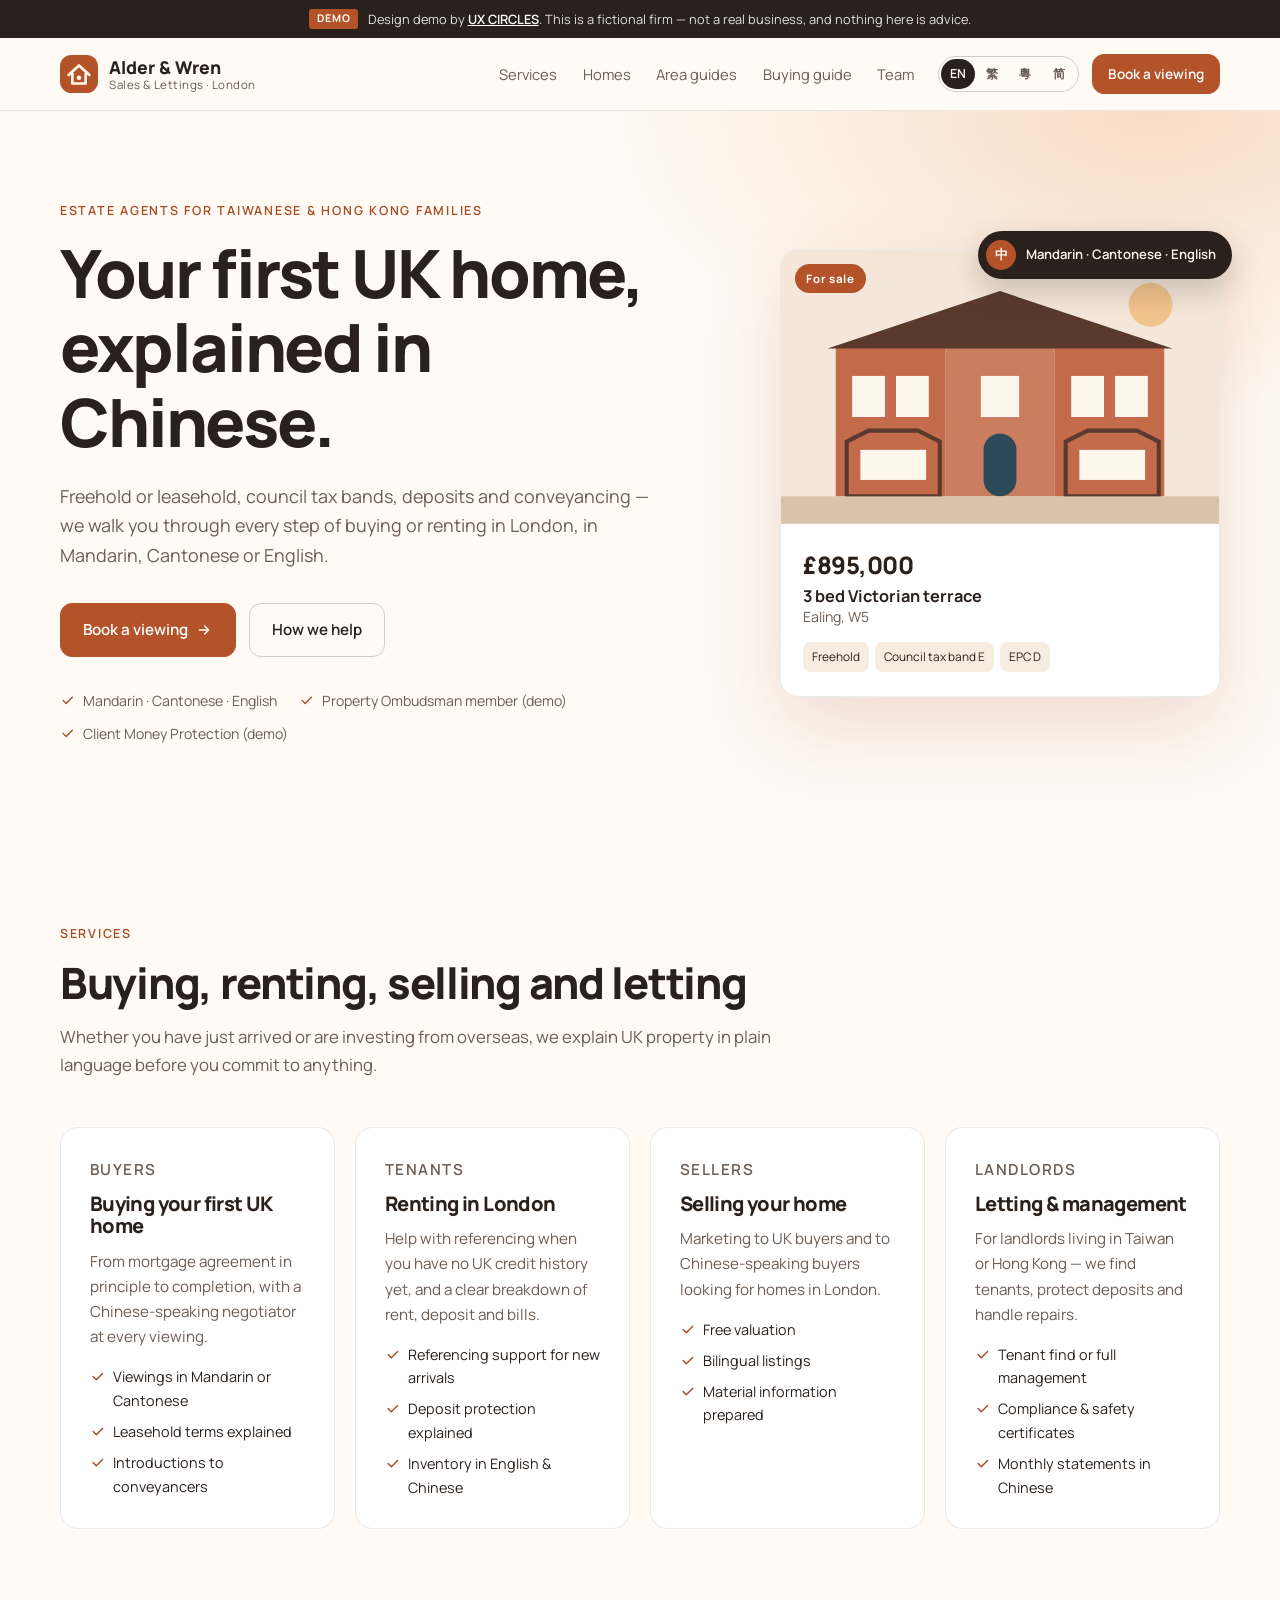
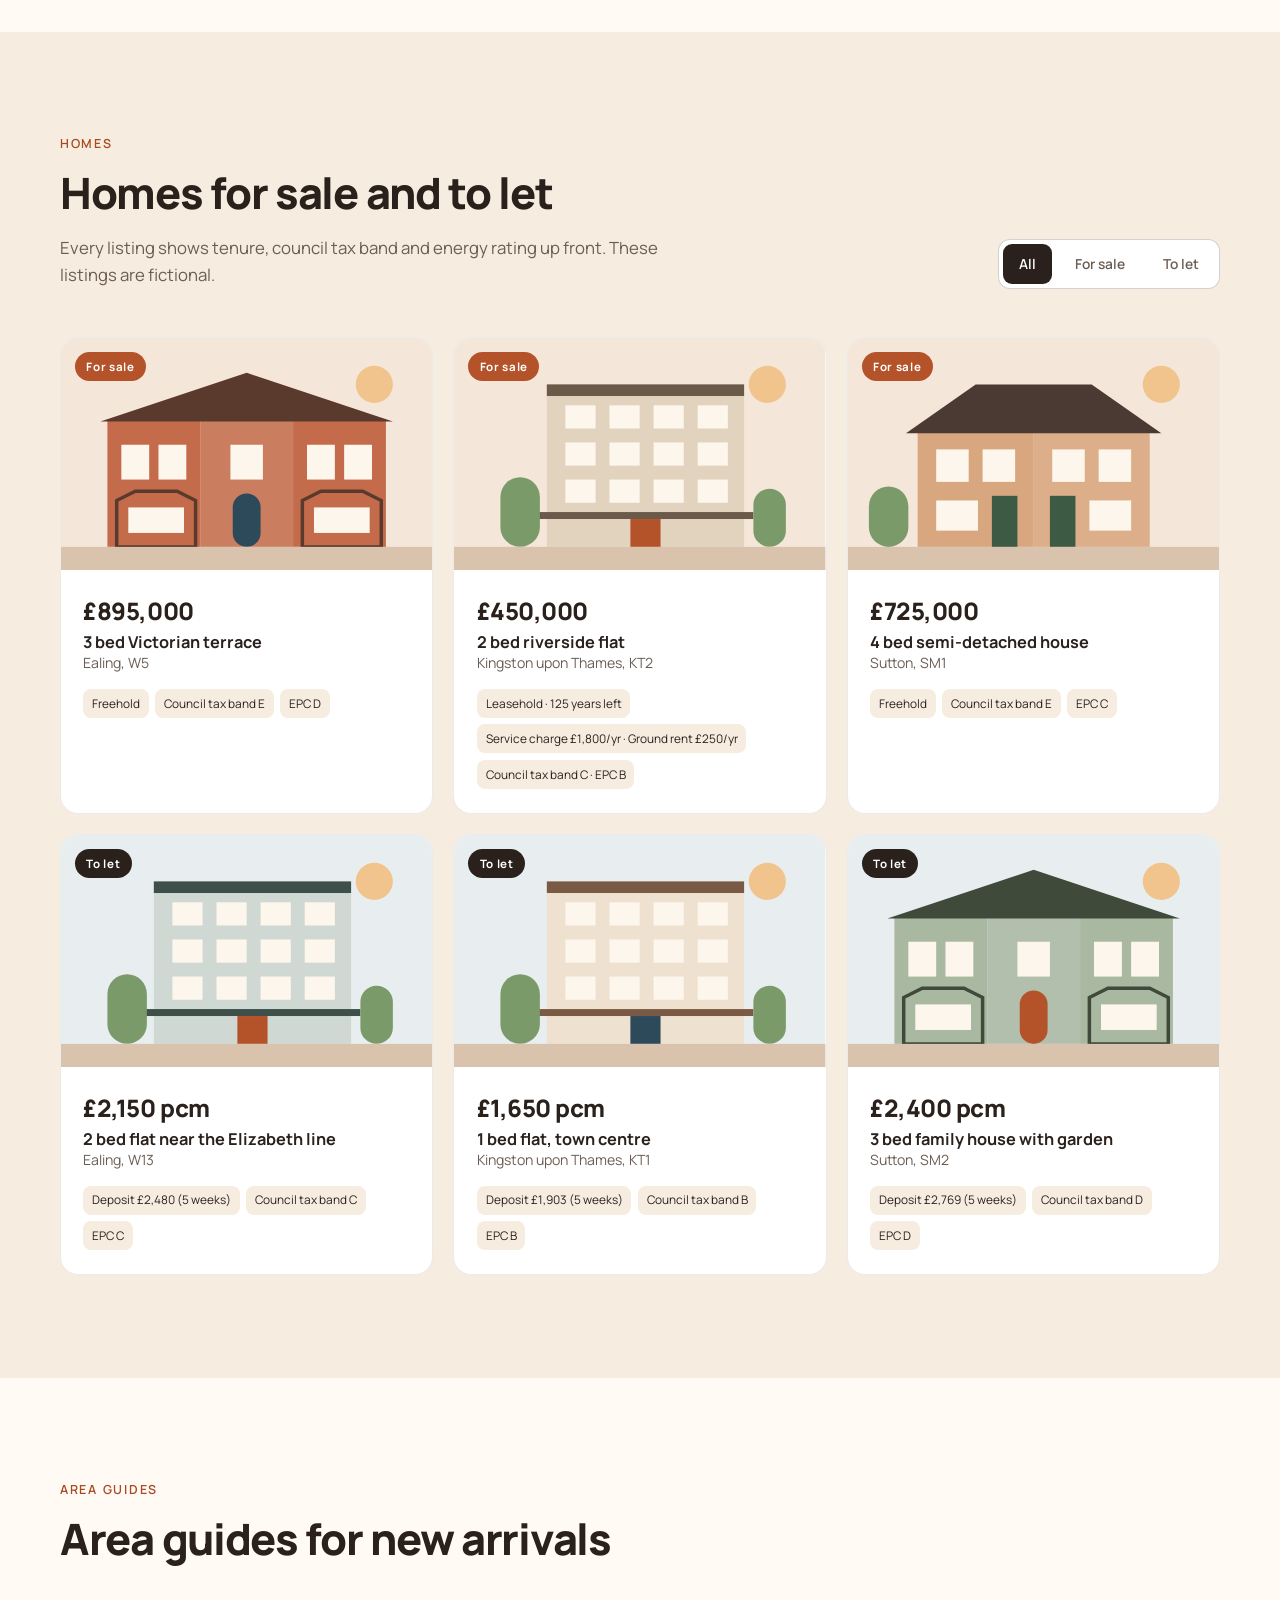
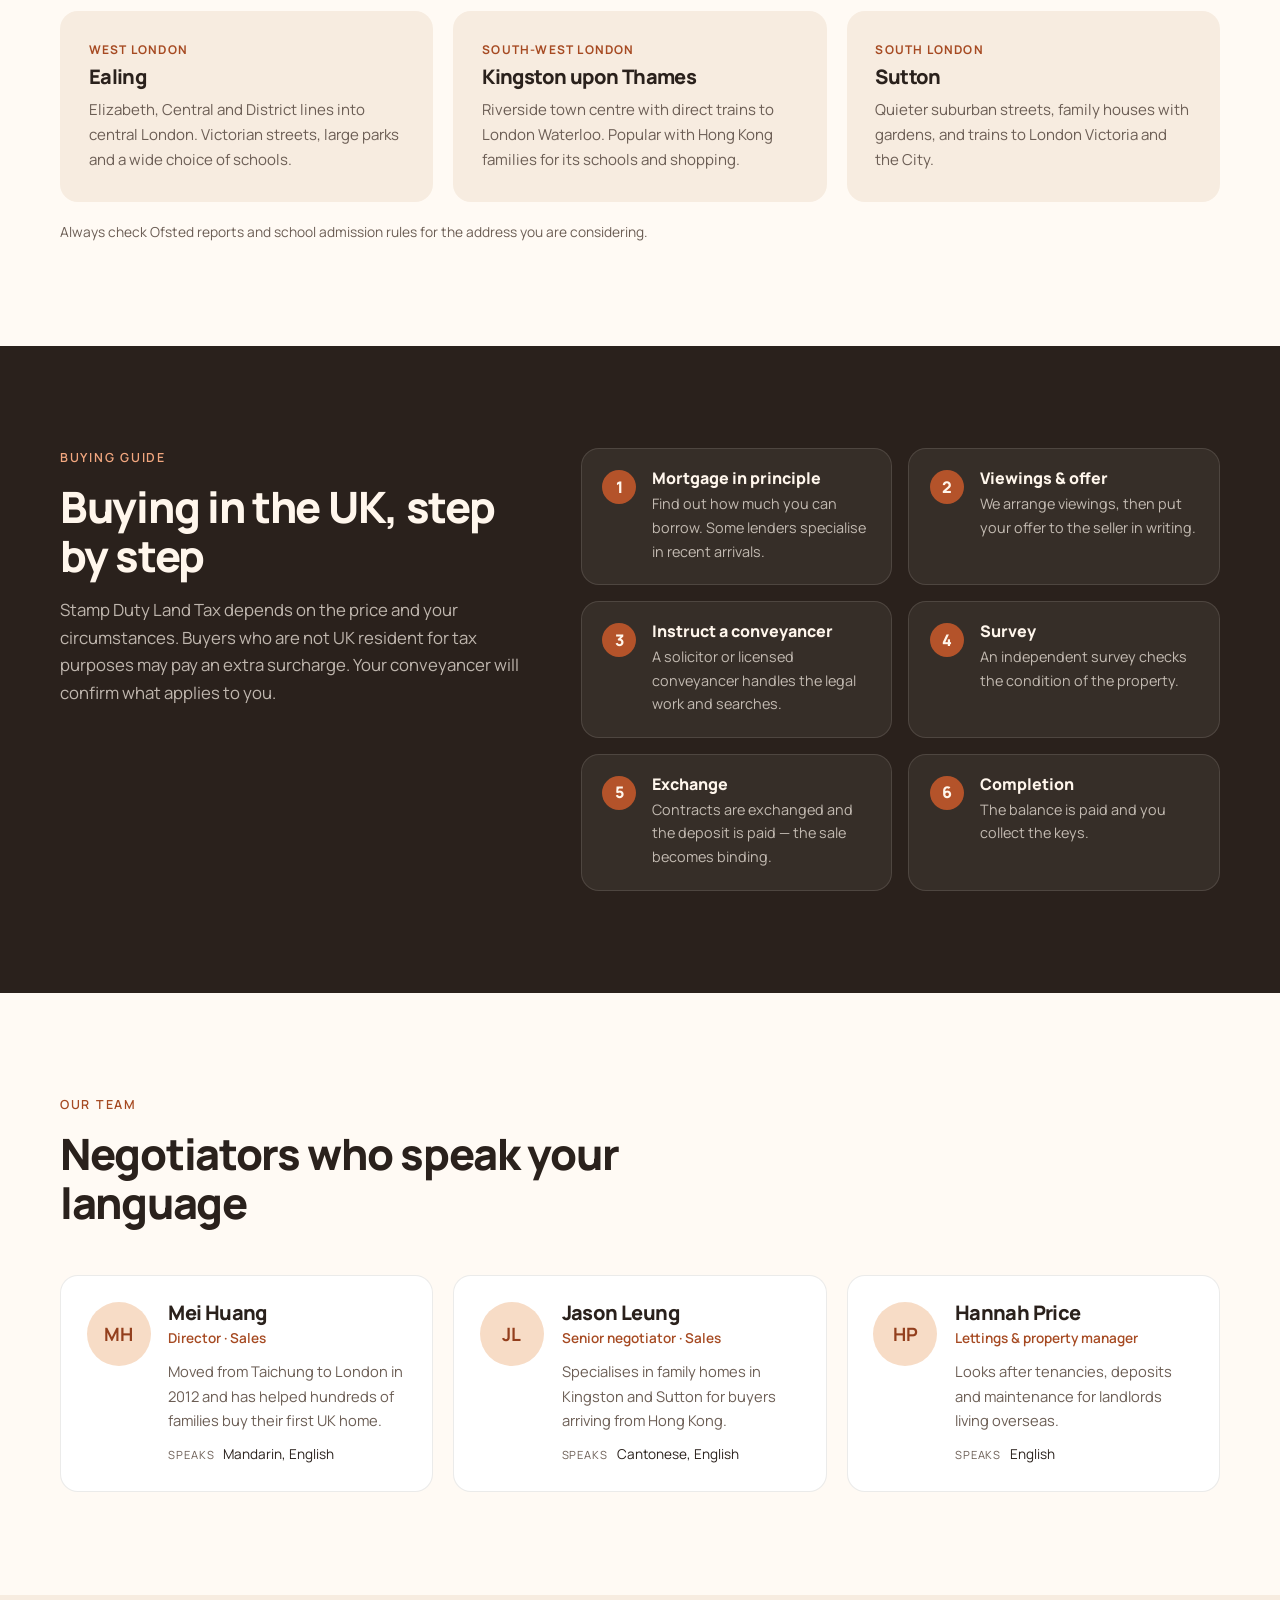
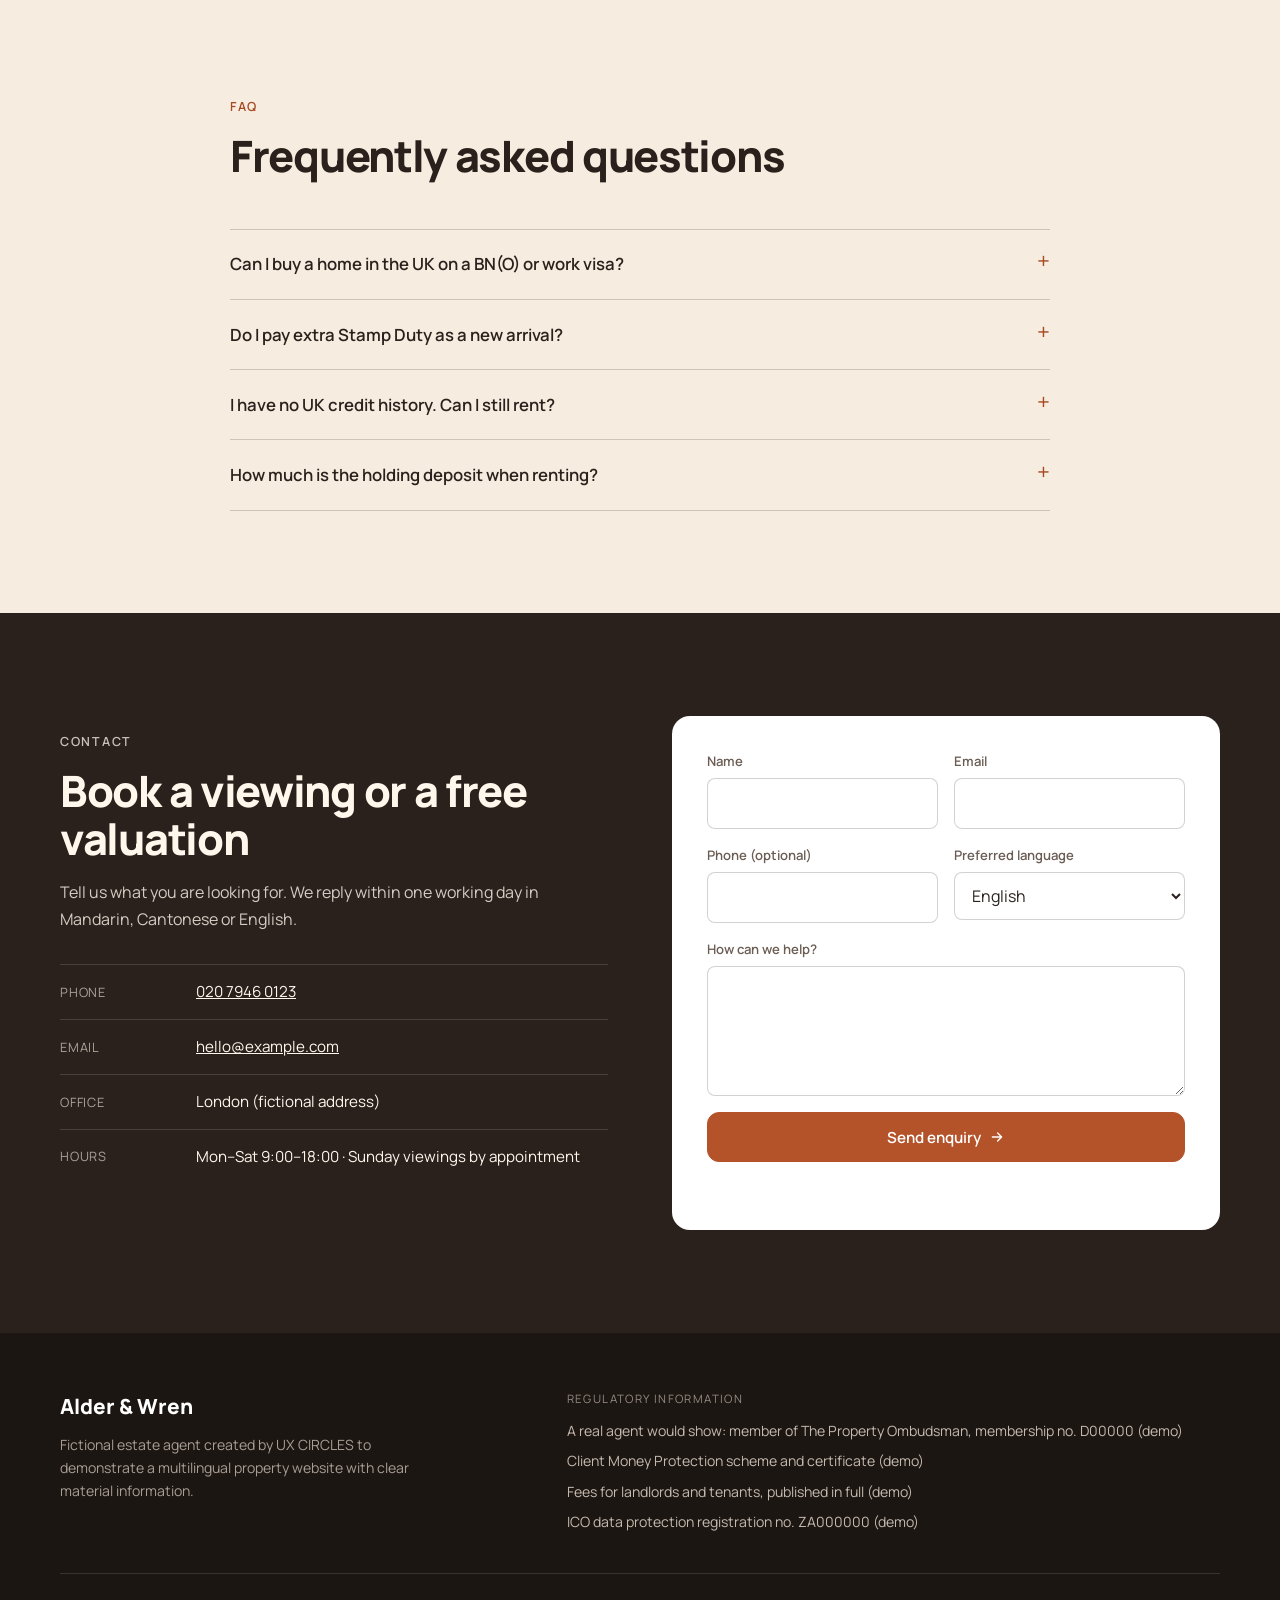
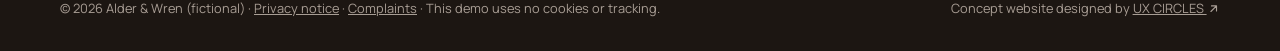
==== commit 045c655f: "Add Cantonese (廣東話) version - New /yue/ page in written Cantonese alongside EN, 繁中 and 简中 - lang="yu" ====
--- a/index.html
+++ b/index.html
@@ -9,6 +9,7 @@
 <link rel="canonical" href="https://uxcircles.github.io/demo-estate-agent/">
 <link rel="alternate" hreflang="en-GB" href="https://uxcircles.github.io/demo-estate-agent/">
 <link rel="alternate" hreflang="zh-Hant" href="https://uxcircles.github.io/demo-estate-agent/zh-hant/">
+<link rel="alternate" hreflang="zh-HK" href="https://uxcircles.github.io/demo-estate-agent/yue/">
 <link rel="alternate" hreflang="zh-Hans" href="https://uxcircles.github.io/demo-estate-agent/zh-hans/">
 <link rel="alternate" hreflang="x-default" href="https://uxcircles.github.io/demo-estate-agent/">
 <meta property="og:title" content="Alder &amp; Wren — Chinese-speaking estate agents in London (demo)">
@@ -126,7 +127,7 @@
       <ul><li><a href="#services">Services</a></li><li><a href="#homes">Homes</a></li><li><a href="#areas">Area guides</a></li><li><a href="#guide">Buying guide</a></li><li><a href="#team">Team</a></li></ul>
     </nav>
     <div class="header-tools">
-      <div class="lang-switch" role="group" aria-label="Language"><a href="./" lang="en-GB" hreflang="en-GB" title="English" aria-current="true">EN</a><a href="zh-hant/" lang="zh-Hant" hreflang="zh-Hant" title="繁體中文">繁</a><a href="zh-hans/" lang="zh-Hans" hreflang="zh-Hans" title="简体中文">简</a></div>
+      <div class="lang-switch" role="group" aria-label="Language"><a href="./" lang="en-GB" hreflang="en-GB" title="English" aria-current="true">EN</a><a href="zh-hant/" lang="zh-Hant" hreflang="zh-Hant" title="繁體中文">繁</a><a href="yue/" lang="yue-Hant-HK" hreflang="zh-HK" title="廣東話">粵</a><a href="zh-hans/" lang="zh-Hans" hreflang="zh-Hans" title="简体中文">简</a></div>
       <a class="btn btn-sm" href="#contact">Book a viewing</a>
       <button class="menu-btn" type="button" aria-expanded="false" aria-controls="mobile-nav"><span class="sr">Menu</span><span class="bars" aria-hidden="true"></span></button>
     </div>
@@ -417,7 +418,7 @@
         <label>Name<input name="name" autocomplete="name" required></label>
         <label>Email<input name="email" type="email" autocomplete="email" required></label>
         <label>Phone (optional)<input name="phone" type="tel" autocomplete="tel"></label>
-        <label>Preferred language<select name="lang"><option selected>English</option><option>繁體中文</option><option>简体中文</option><option>Cantonese (spoken)</option></select></label>
+        <label>Preferred language<select name="lang"><option selected>English</option><option>繁體中文</option><option>廣東話</option><option>简体中文</option></select></label>
         <label class="full">How can we help?<textarea name="message" rows="4"></textarea></label>
         <button class="btn full" type="submit">Send enquiry <svg class="ico" viewBox="0 0 24 24" fill="none" stroke="currentColor" stroke-width="2" stroke-linecap="round" stroke-linejoin="round" aria-hidden="true"><path d="M5 12h14M13 6l6 6-6 6"/></svg></button>
         <p class="form-status full" role="status" aria-live="polite"></p>
@@ -431,7 +432,7 @@
     <div class="footer-top">
       <div>
         <p class="footer-brand">Alder & Wren</p>
-        <p class="footer-sub">Fictional estate agent created by UX CIRCLES to demonstrate a trilingual property website with clear material information.</p>
+        <p class="footer-sub">Fictional estate agent created by UX CIRCLES to demonstrate a multilingual property website with clear material information.</p>
       </div>
       <div class="reg">
         <p class="reg-title">Regulatory information</p>
--- a/styles.css
+++ b/styles.css
@@ -6,11 +6,11 @@
 --hero-bg:radial-gradient(900px 500px at 90% 0,#f7dcc6 0,transparent 60%),var(--bg);
 --avatar-bg:#f7dcc6;--avatar-ink:#933f1d;--contact-bg:#2a211c;--contact-ink:#fff6ec;--footer-bg:#1c1612;--footer-ink:#e3d6cb}
 .lang-zh-hans{--font-display-zh:"PingFang SC","Noto Sans SC","Microsoft YaHei",sans-serif}
-.lang-zh-hant h1,.lang-zh-hans h1,.lang-zh-hant h2,.lang-zh-hans h2{font-weight:800}
+.lang-zh-hant h1,.lang-zh-hans h1,.lang-yue h1,.lang-zh-hant h2,.lang-zh-hans h2,.lang-yue h2{font-weight:800}
 *,*::before,*::after{box-sizing:border-box;margin:0;padding:0}
 html{scroll-behavior:smooth;-webkit-text-size-adjust:100%}
 body{font-family:var(--font-body);color:var(--ink);background:var(--bg);line-height:1.65;font-size:16px;overflow-x:hidden}
-body.lang-zh-hant,body.lang-zh-hans{line-height:1.8;letter-spacing:.02em}
+body.lang-zh-hant,body.lang-zh-hans,body.lang-yue{line-height:1.8;letter-spacing:.02em}
 img,svg{display:block;max-width:100%}
 a{color:inherit}
 .wrap{width:min(1160px,100% - 32px);margin-inline:auto}
@@ -54,9 +54,9 @@
 .btn-ghost:hover{background:var(--surface);border-color:var(--ink)}
 
 .eyebrow{font-size:.78rem;font-weight:600;letter-spacing:.14em;text-transform:uppercase;color:var(--accent-text);margin-bottom:.9rem}
-.lang-zh-hant .eyebrow,.lang-zh-hans .eyebrow{letter-spacing:.2em}
+.lang-zh-hant .eyebrow,.lang-zh-hans .eyebrow,.lang-yue .eyebrow{letter-spacing:.2em}
 h1,h2,h3{font-family:var(--font-display);font-weight:var(--display-weight);line-height:1.12;color:var(--ink);letter-spacing:var(--display-tracking)}
-.lang-zh-hant h1,.lang-zh-hans h1,.lang-zh-hant h2,.lang-zh-hans h2,.lang-zh-hant h3,.lang-zh-hans h3{font-family:var(--font-display-zh);letter-spacing:.02em;line-height:1.3}
+.lang-zh-hant h1,.lang-zh-hans h1,.lang-yue h1,.lang-zh-hant h2,.lang-zh-hans h2,.lang-yue h2,.lang-zh-hant h3,.lang-zh-hans h3,.lang-yue h3{font-family:var(--font-display-zh);letter-spacing:.02em;line-height:1.3}
 h1{font-size:clamp(2.3rem,5.2vw,4.2rem)}
 h2{font-size:clamp(1.8rem,3.4vw,2.7rem)}
 h3{font-size:1.25rem}
@@ -122,7 +122,7 @@
 
 @media (max-width:1000px){.main-nav{display:none}.menu-btn{display:block}.header-tools{margin-left:auto}}
 @media (max-width:860px){.hero-inner,.contact-inner,.footer-top{grid-template-columns:1fr}}
-@media (max-width:560px){.header-tools .btn-sm{display:none}.brand-sub{display:none}.enquiry{grid-template-columns:1fr}.contact-list li{grid-template-columns:1fr;gap:.2rem}.person{flex-direction:column}}
+@media (max-width:560px){.header-tools .btn-sm{display:none}.brand-sub{display:none}.header-inner{gap:.75rem}.header-tools{gap:.5rem}.brand{min-width:0;flex-shrink:1}.brand-name{white-space:nowrap;overflow:hidden;text-overflow:ellipsis}.lang-switch a{min-width:1.75rem;height:1.8rem;font-size:.74rem}.menu-btn{width:40px;height:40px}.bars{top:19px}.enquiry{grid-template-columns:1fr}.contact-list li{grid-template-columns:1fr;gap:.2rem}.person{flex-direction:column}}
 
 
 .hero-visual{position:relative}
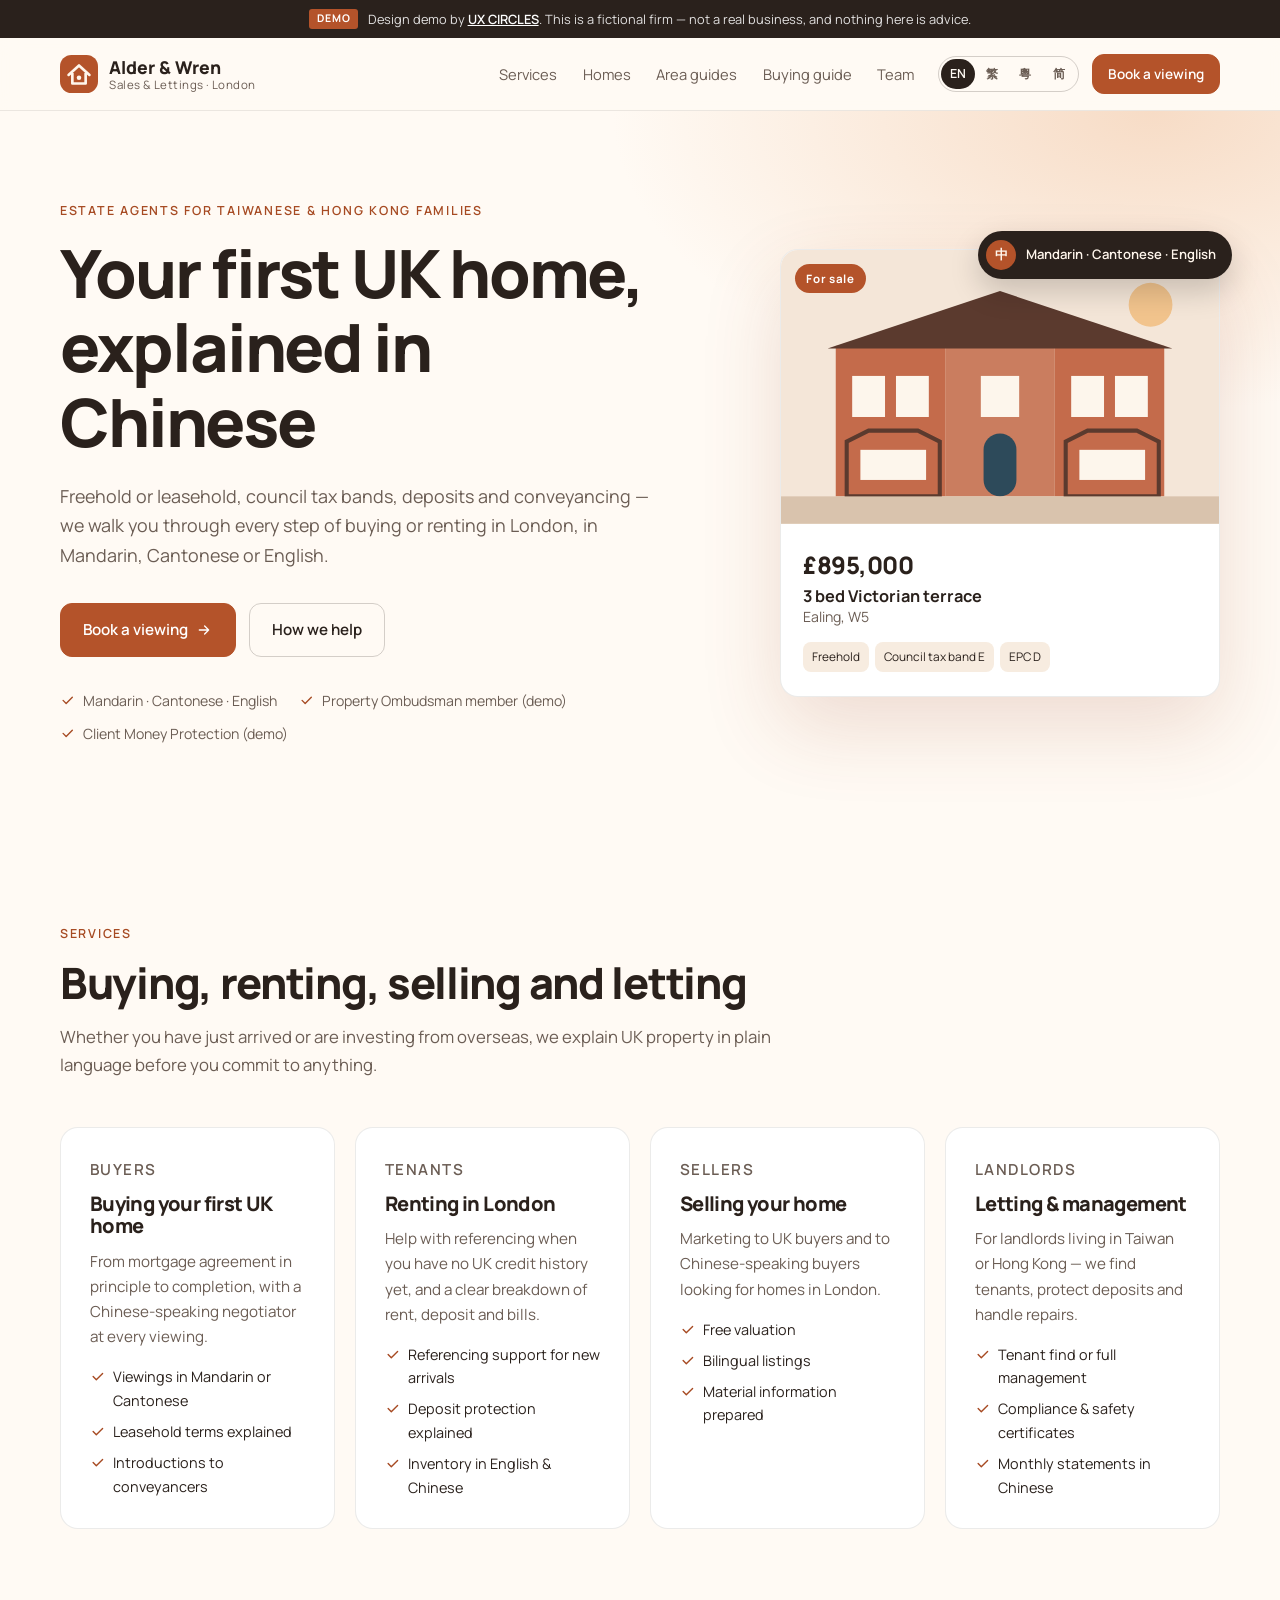
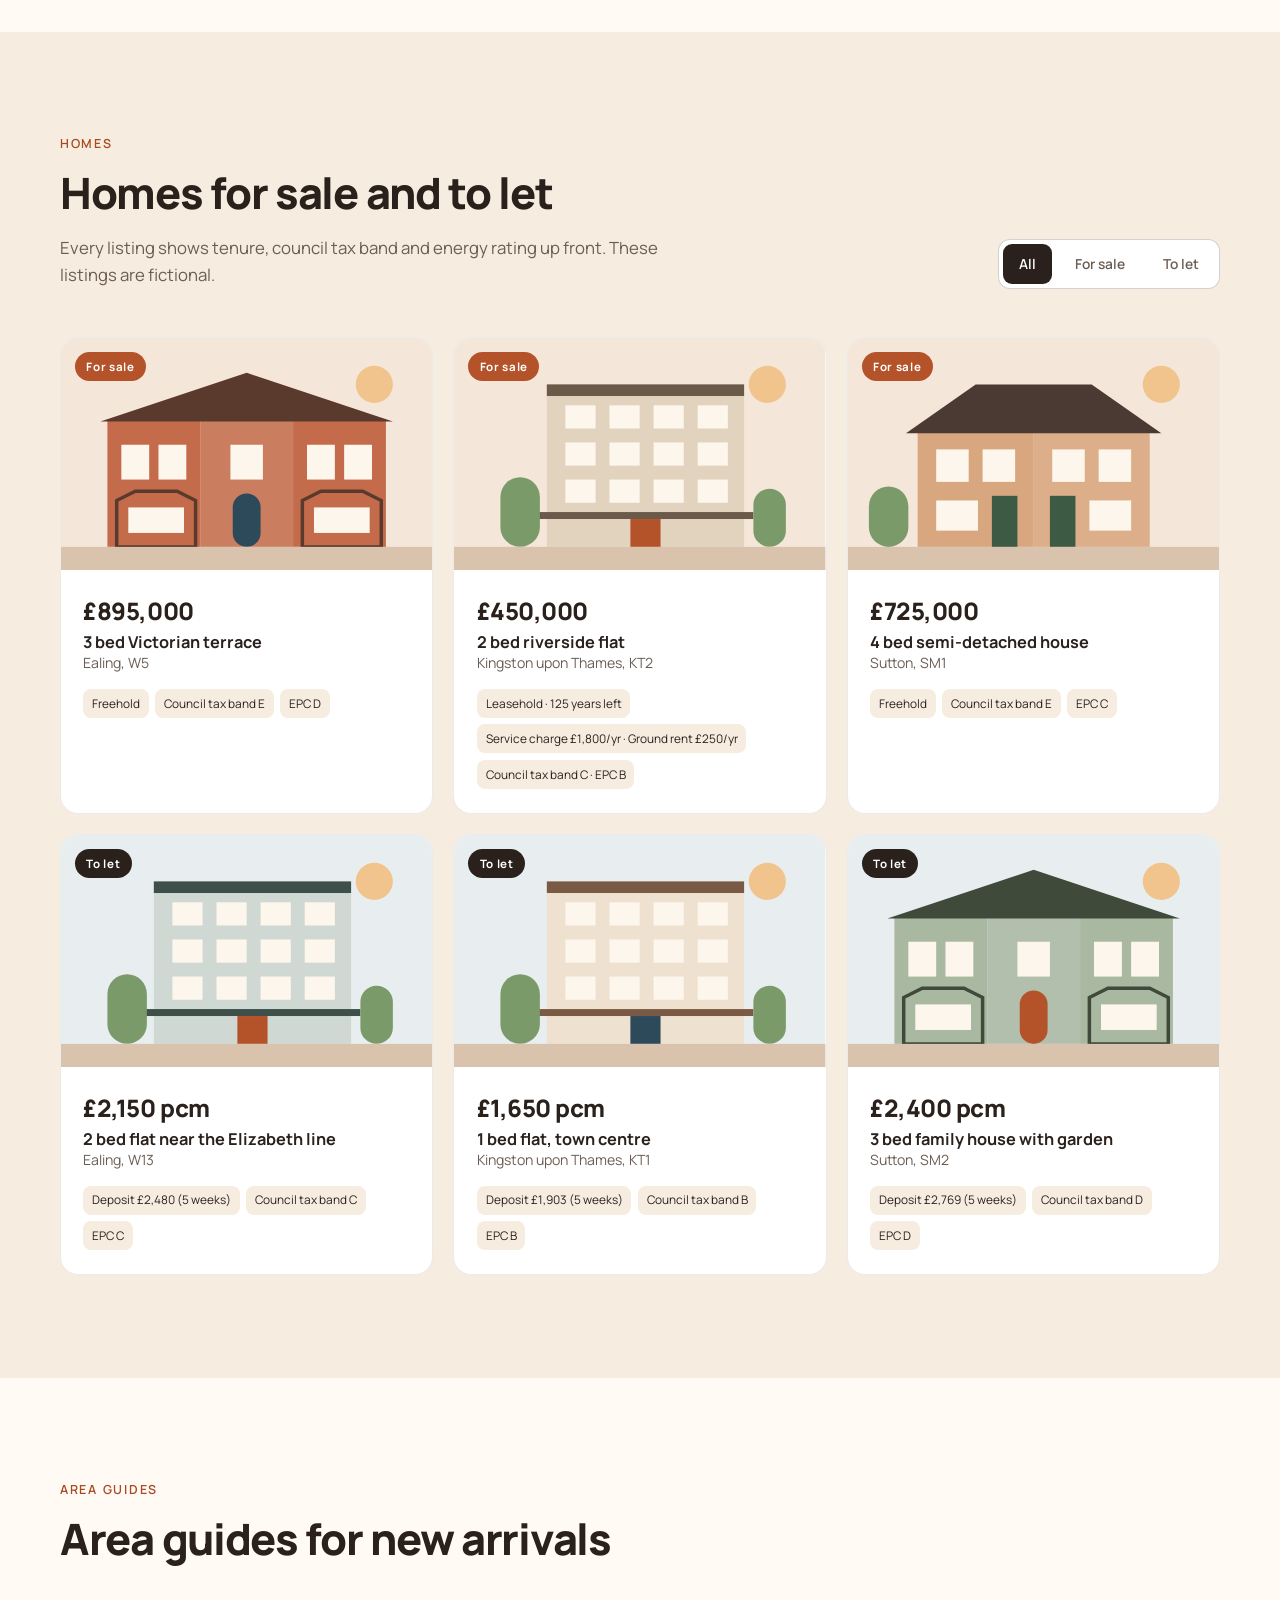
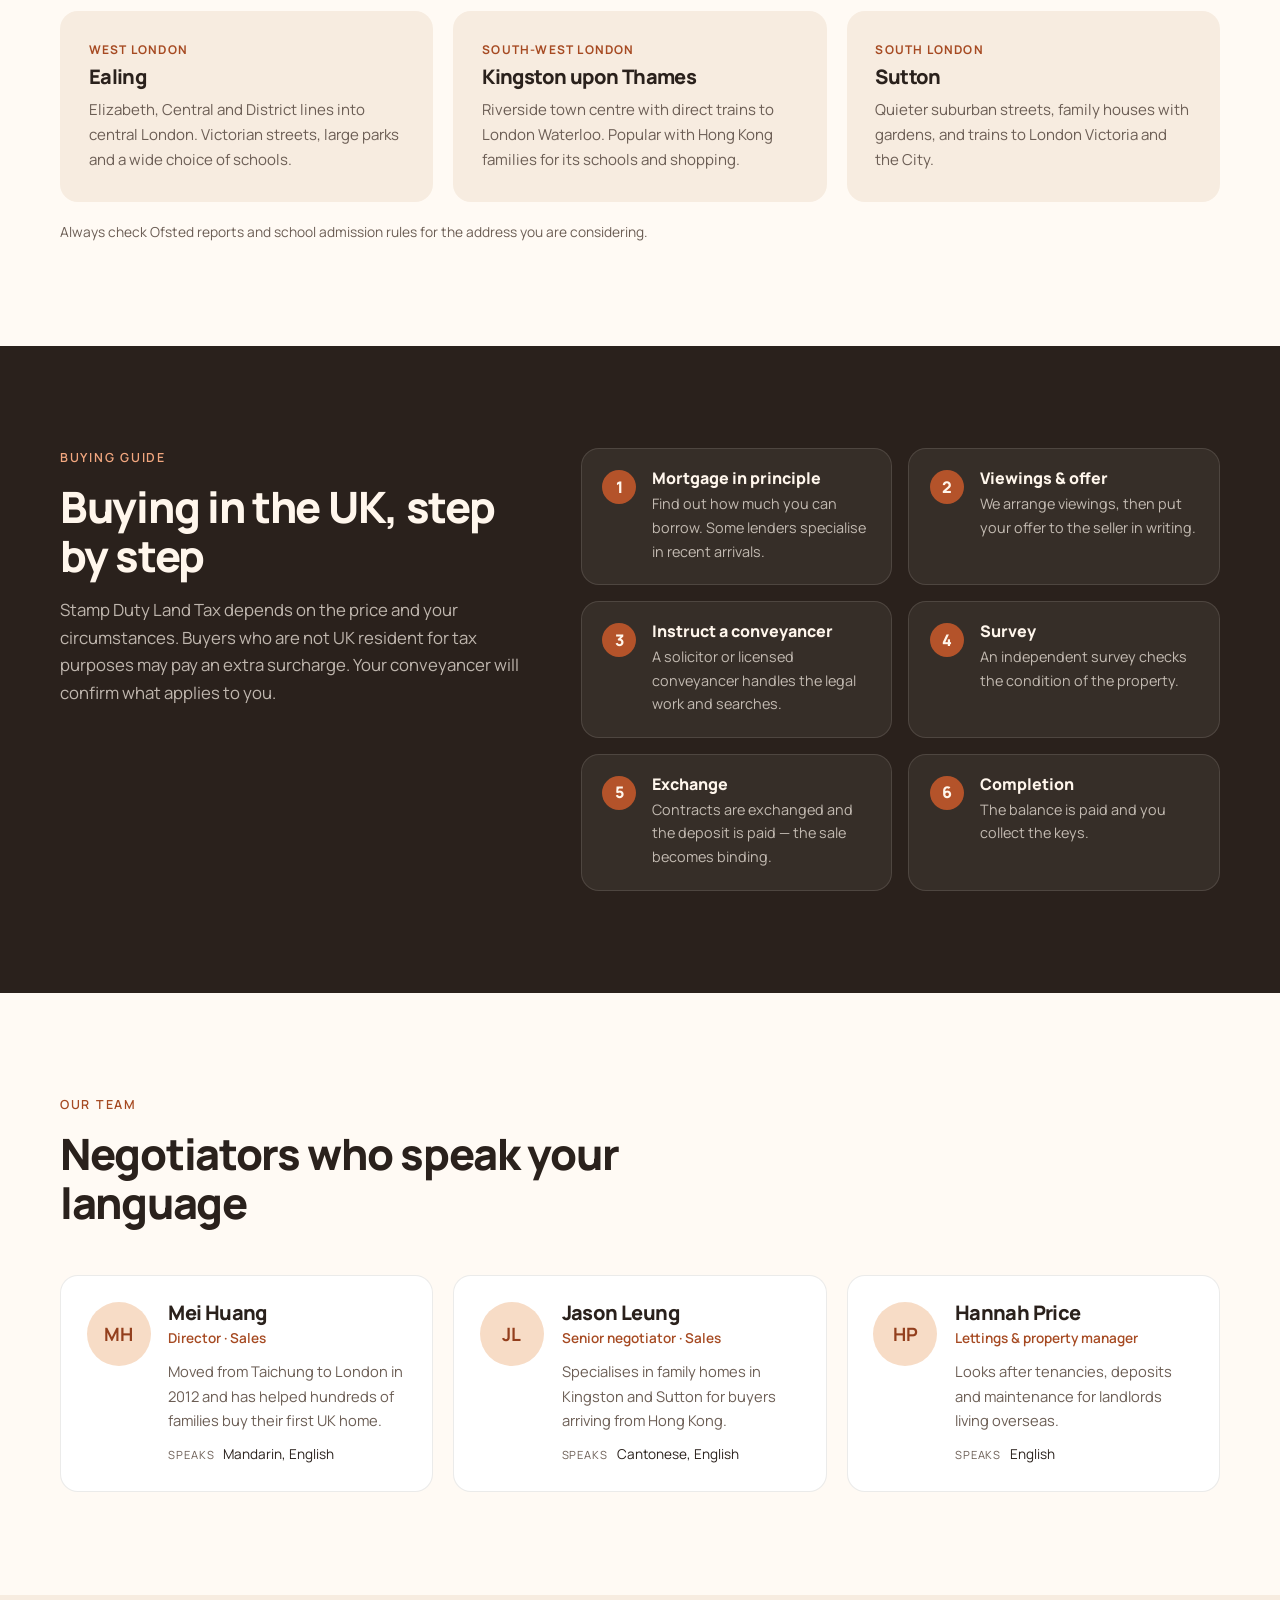
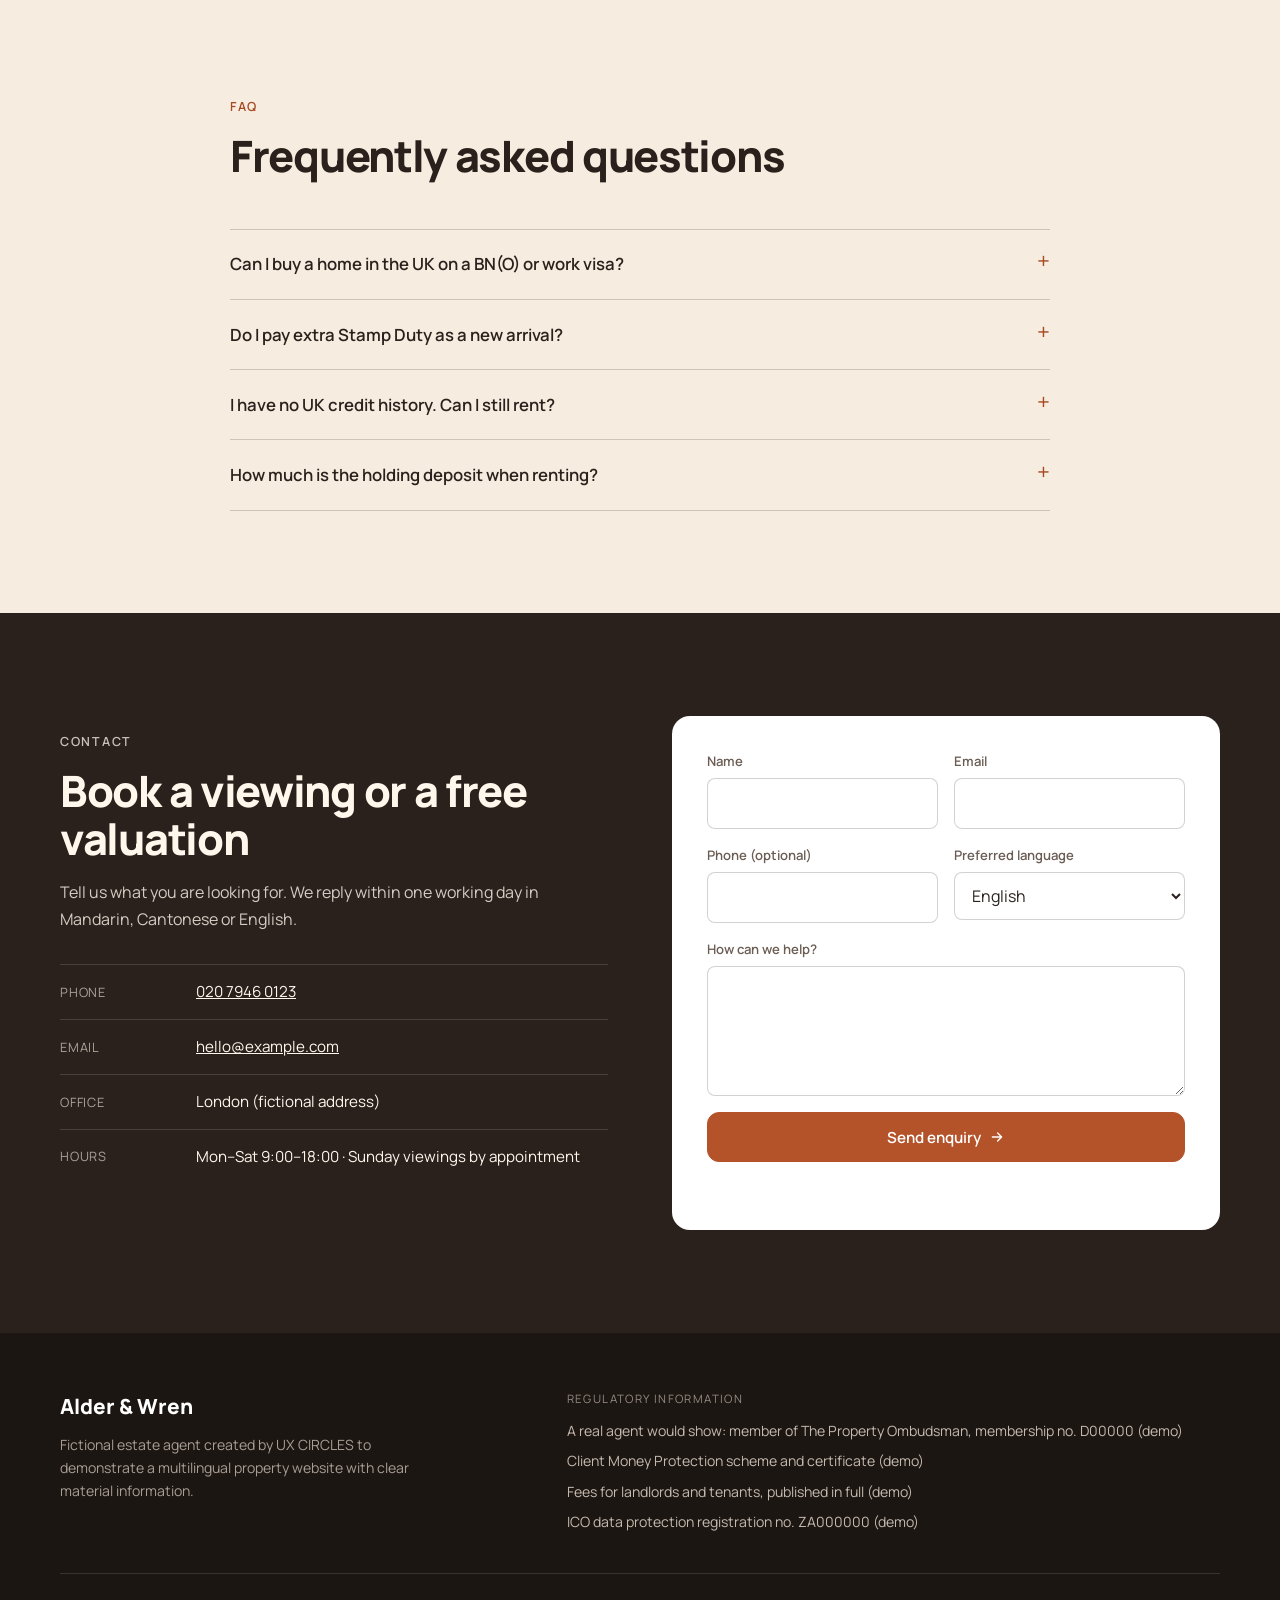
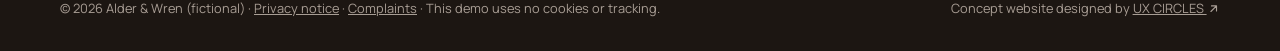
==== commit 21923111: "Remove full stops from headings Co-Authored-By: Claude Opus 5.5 <noreply@anthropic.com> Claude-Sessi" ====
--- a/index.html
+++ b/index.html
@@ -142,7 +142,7 @@
     <div class="wrap hero-inner">
       <div class="hero-copy">
         <p class="eyebrow">Estate agents for Taiwanese & Hong Kong families</p>
-        <h1>Your first UK home, explained in Chinese.</h1>
+        <h1>Your first UK home, explained in Chinese</h1>
         <p class="lede">Freehold or leasehold, council tax bands, deposits and conveyancing — we walk you through every step of buying or renting in London, in Mandarin, Cantonese or English.</p>
         <div class="hero-actions">
           <a class="btn" href="#contact">Book a viewing <svg class="ico" viewBox="0 0 24 24" fill="none" stroke="currentColor" stroke-width="2" stroke-linecap="round" stroke-linejoin="round" aria-hidden="true"><path d="M5 12h14M13 6l6 6-6 6"/></svg></a>
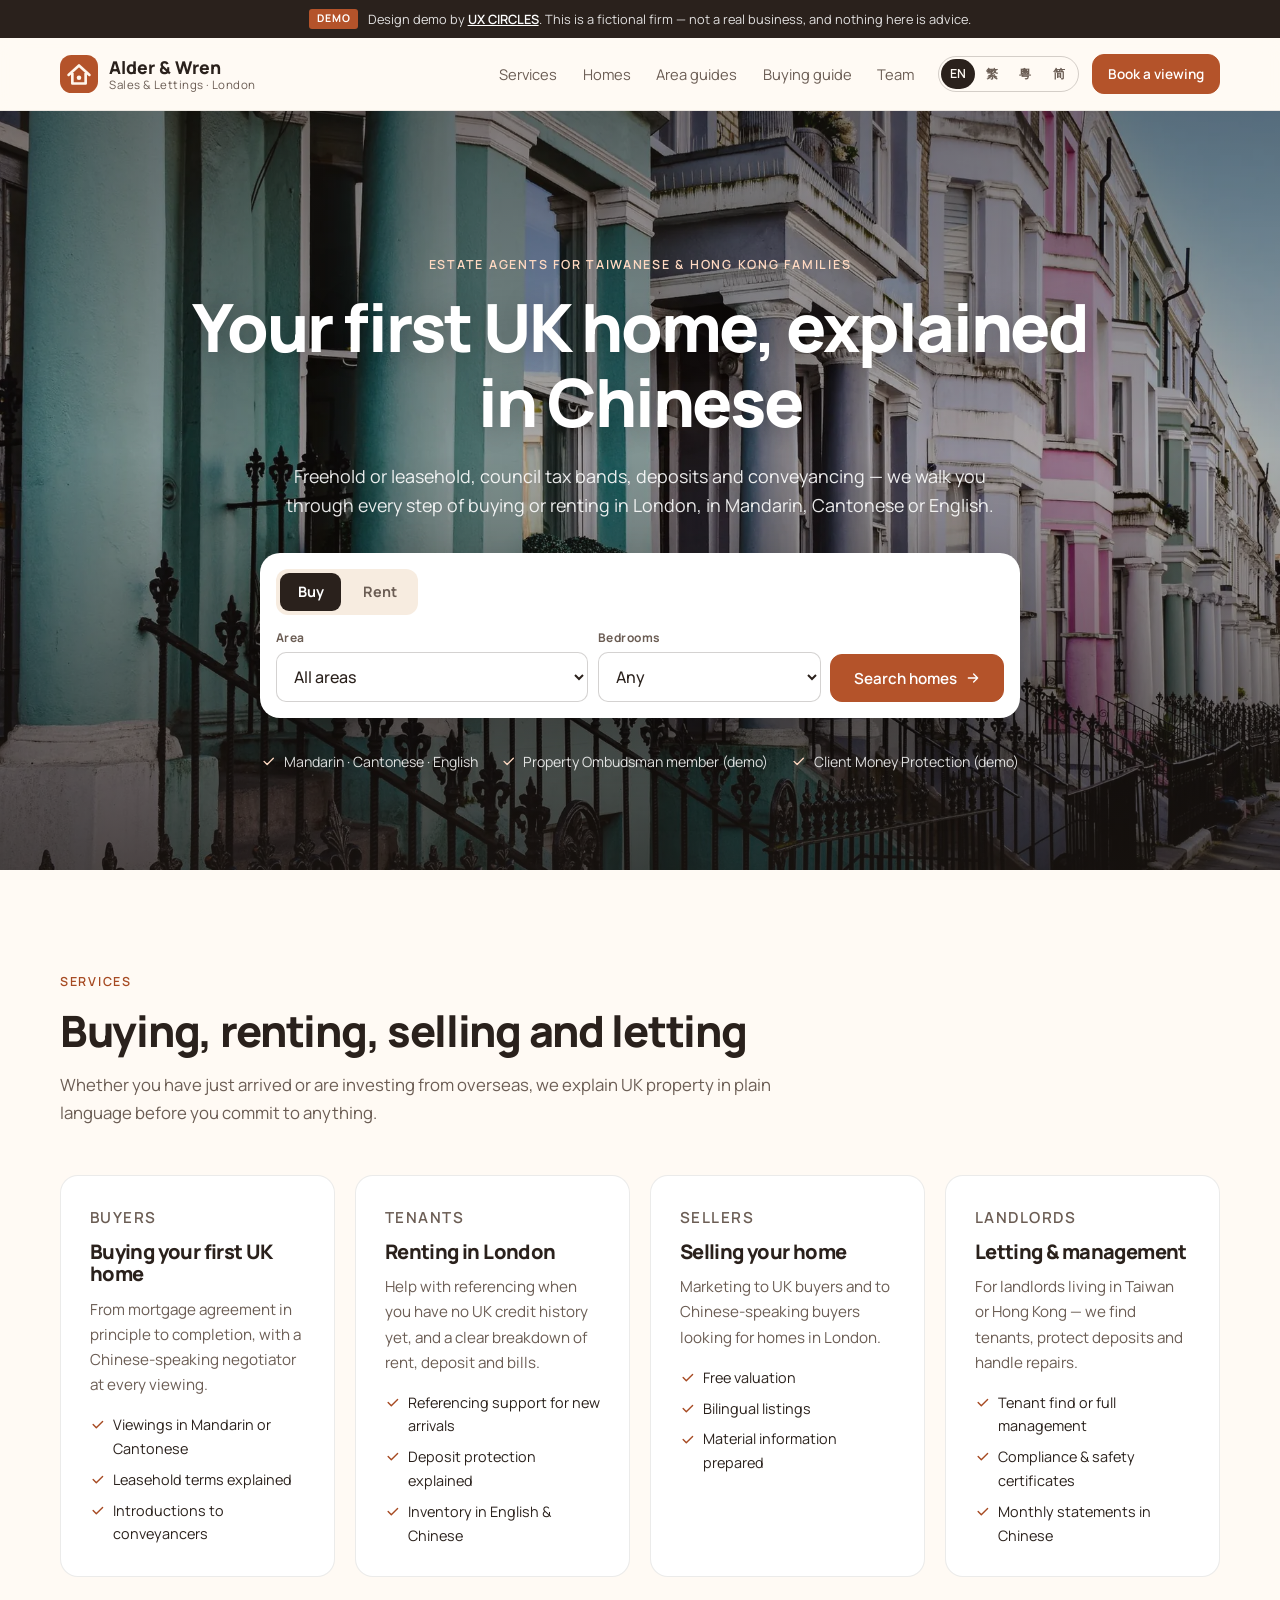
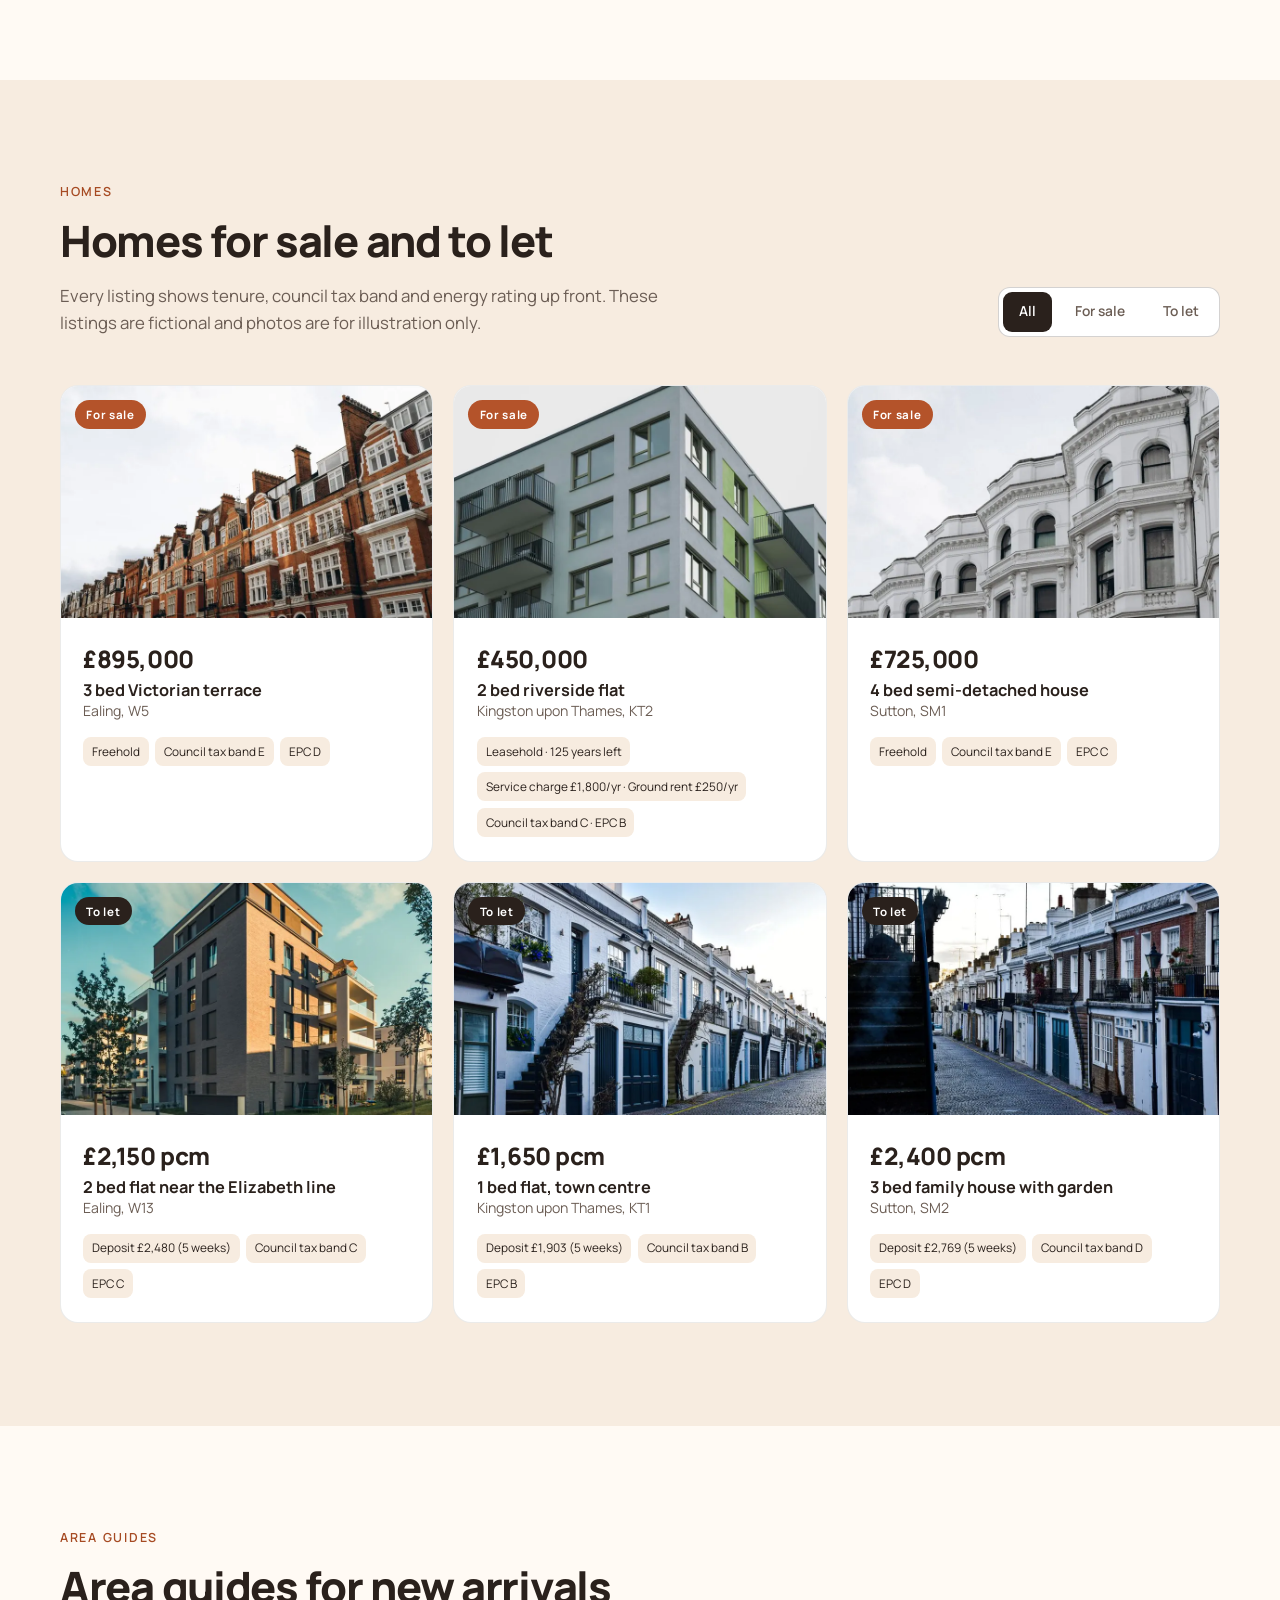
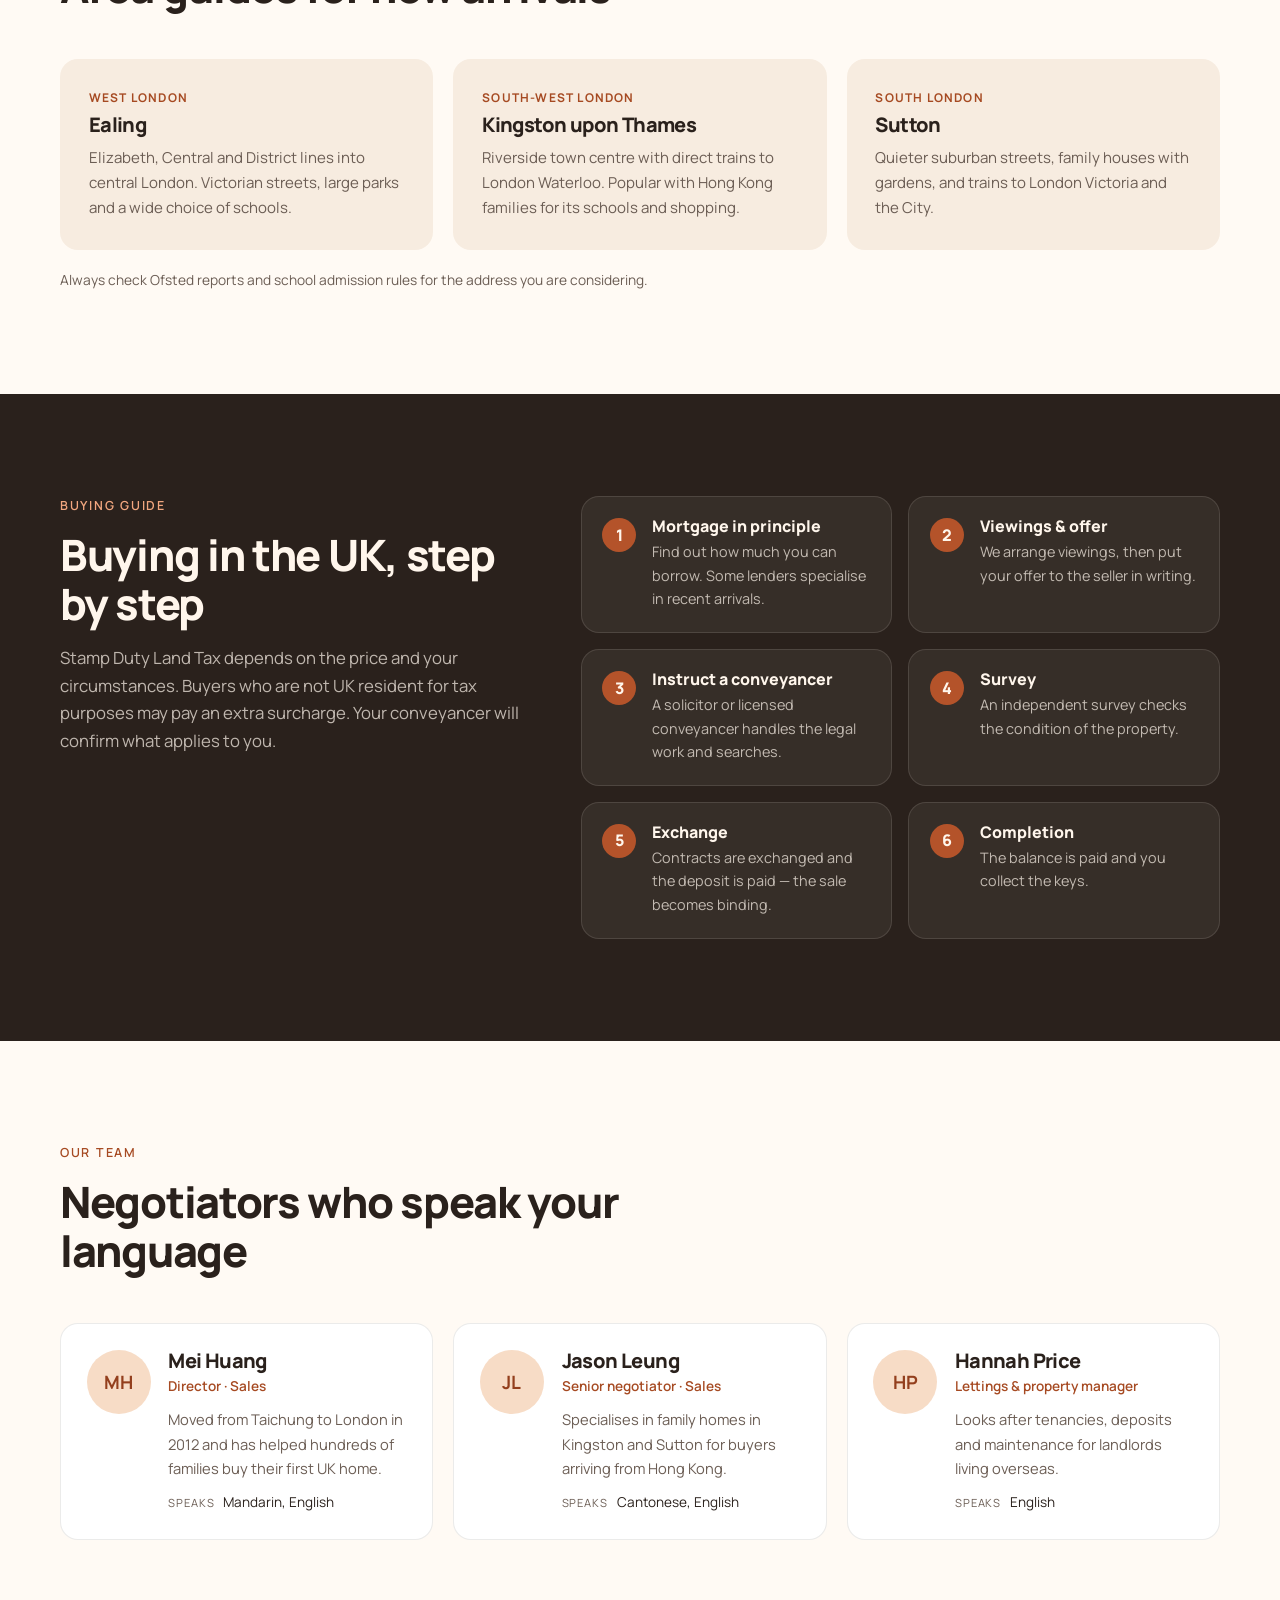
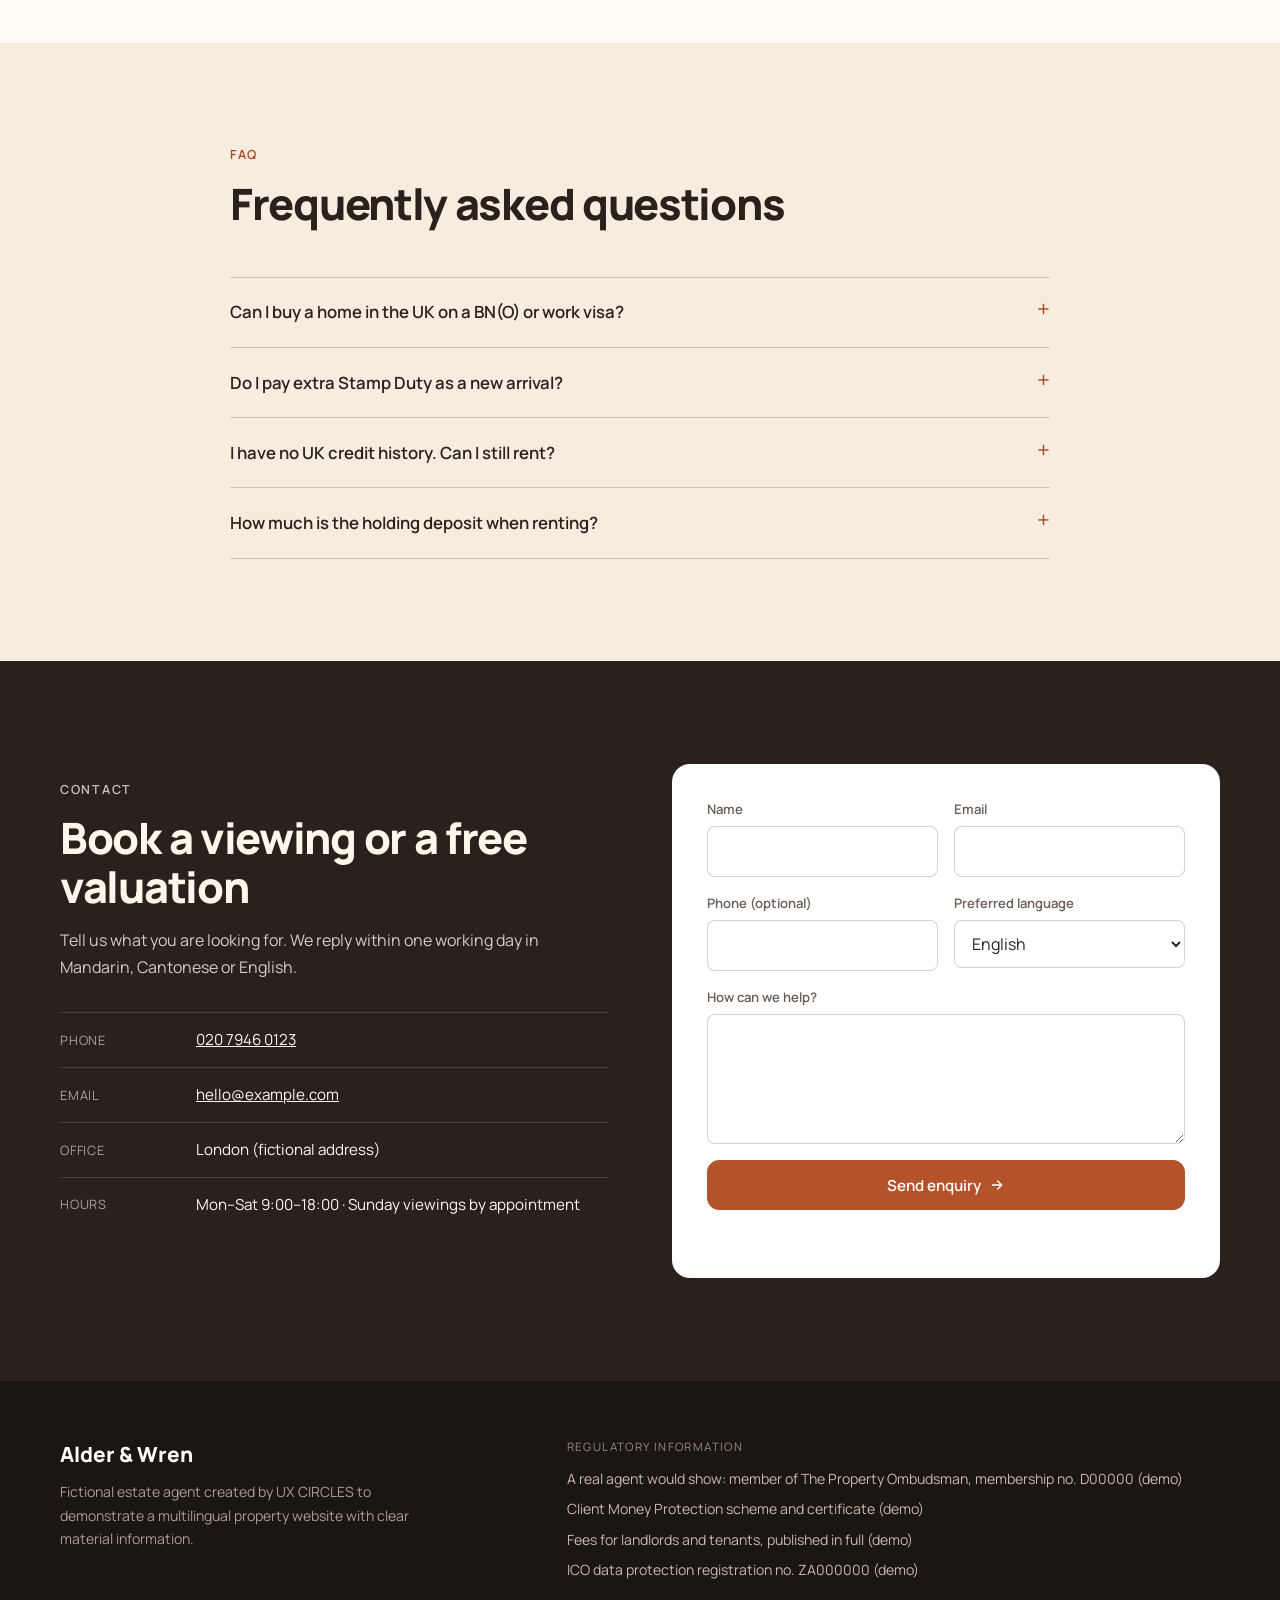
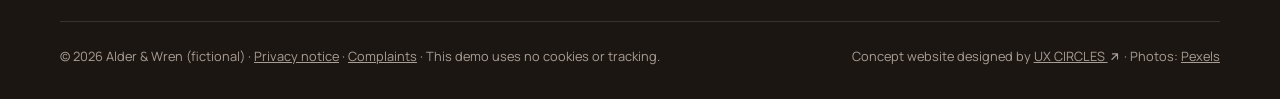
==== commit f7597760: "Distinct hero design with Pexels photography - Each demo now has its own hero layout so the three si" ====
--- a/index.html
+++ b/index.html
@@ -138,35 +138,23 @@
 </header>
 
 <main id="main">
-  <section class="hero">
-    <div class="wrap hero-inner">
-      <div class="hero-copy">
-        <p class="eyebrow">Estate agents for Taiwanese & Hong Kong families</p>
-        <h1>Your first UK home, explained in Chinese</h1>
-        <p class="lede">Freehold or leasehold, council tax bands, deposits and conveyancing — we walk you through every step of buying or renting in London, in Mandarin, Cantonese or English.</p>
-        <div class="hero-actions">
-          <a class="btn" href="#contact">Book a viewing <svg class="ico" viewBox="0 0 24 24" fill="none" stroke="currentColor" stroke-width="2" stroke-linecap="round" stroke-linejoin="round" aria-hidden="true"><path d="M5 12h14M13 6l6 6-6 6"/></svg></a>
-          <a class="btn btn-ghost" href="#services">How we help</a>
-        </div>
-        <ul class="trust"><li><svg class="ico ico-check" viewBox="0 0 24 24" fill="none" stroke="currentColor" stroke-width="2.2" stroke-linecap="round" stroke-linejoin="round" aria-hidden="true"><path d="M5 12l5 5L20 7"/></svg><span>Mandarin · Cantonese · English</span></li><li><svg class="ico ico-check" viewBox="0 0 24 24" fill="none" stroke="currentColor" stroke-width="2.2" stroke-linecap="round" stroke-linejoin="round" aria-hidden="true"><path d="M5 12l5 5L20 7"/></svg><span>Property Ombudsman member (demo)</span></li><li><svg class="ico ico-check" viewBox="0 0 24 24" fill="none" stroke="currentColor" stroke-width="2.2" stroke-linecap="round" stroke-linejoin="round" aria-hidden="true"><path d="M5 12l5 5L20 7"/></svg><span>Client Money Protection (demo)</span></li></ul>
-      </div>
-      <div class="hero-visual">
-        <div class="hero-home">
-          <div class="home-art"><svg viewBox="0 0 320 200" role="img" aria-hidden="true" preserveAspectRatio="xMidYMid slice"><rect width="320" height="200" fill="#f4e6d8"/><circle cx="270" cy="40" r="16" fill="#f2c48d"/><rect x="40" y="70" width="80" height="110" fill="#c46b4b"/><rect x="120" y="70" width="80" height="110" fill="#c46b4b" opacity=".85"/><rect x="200" y="70" width="80" height="110" fill="#c46b4b"/>
-<polygon points="34,72 160,30 286,72" fill="#5b3a2e"/>
-<rect x="52" y="92" width="24" height="30" fill="#fdf6ec"/><rect x="84" y="92" width="24" height="30" fill="#fdf6ec"/><rect x="146" y="92" width="28" height="30" fill="#fdf6ec"/>
-<rect x="212" y="92" width="24" height="30" fill="#fdf6ec"/><rect x="244" y="92" width="24" height="30" fill="#fdf6ec"/>
-<polygon points="48,180 48,140 64,132 100,132 116,140 116,180" fill="#c46b4b" stroke="#5b3a2e" stroke-width="3"/><rect x="58" y="146" width="48" height="22" fill="#fdf6ec"/>
-<rect x="148" y="134" width="24" height="46" rx="12" fill="#2d4a5a"/>
-<polygon points="208,180 208,140 224,132 260,132 276,140 276,180" fill="#c46b4b" stroke="#5b3a2e" stroke-width="3"/><rect x="218" y="146" width="48" height="22" fill="#fdf6ec"/><rect y="180" width="320" height="20" fill="#d9c3ad"/></svg><span class="home-tag sale">For sale</span></div>
-          <div class="home-body">
-            <p class="home-price">£895,000</p>
-            <h3>3 bed Victorian terrace</h3>
-            <p class="home-area">Ealing, W5</p>
-            <ul class="home-facts"><li>Freehold</li><li>Council tax band E</li><li>EPC D</li></ul>
-          </div>
-        </div>
-        <div class="hero-chip" aria-hidden="true"><span>中</span>Mandarin · Cantonese · English</div></div>
+  <section class="hero hero-full" style="--hero-img:url('img/hero-notting-hill.webp')">
+    <div class="wrap hero-full-inner">
+      <p class="eyebrow">Estate agents for Taiwanese & Hong Kong families</p>
+      <h1>Your first UK home, explained in Chinese</h1>
+      <p class="lede">Freehold or leasehold, council tax bands, deposits and conveyancing — we walk you through every step of buying or renting in London, in Mandarin, Cantonese or English.</p>
+      <form class="search" data-search action="#homes">
+        <div class="search-tabs" role="radiogroup">
+          <label><input type="radio" name="kind" value="sale" checked><span>Buy</span></label>
+          <label><input type="radio" name="kind" value="let"><span>Rent</span></label>
+        </div>
+        <div class="search-row">
+          <label class="field">Area<select name="area"><option>All areas</option><option>Ealing</option><option>Kingston upon Thames</option><option>Sutton</option></select></label>
+          <label class="field">Bedrooms<select name="beds"><option>Any</option><option>1+</option><option>2+</option><option>3+</option></select></label>
+          <button class="btn" type="submit">Search homes <svg class="ico" viewBox="0 0 24 24" fill="none" stroke="currentColor" stroke-width="2" stroke-linecap="round" stroke-linejoin="round" aria-hidden="true"><path d="M5 12h14M13 6l6 6-6 6"/></svg></button>
+        </div>
+      </form>
+      <ul class="trust"><li><svg class="ico ico-check" viewBox="0 0 24 24" fill="none" stroke="currentColor" stroke-width="2.2" stroke-linecap="round" stroke-linejoin="round" aria-hidden="true"><path d="M5 12l5 5L20 7"/></svg><span>Mandarin · Cantonese · English</span></li><li><svg class="ico ico-check" viewBox="0 0 24 24" fill="none" stroke="currentColor" stroke-width="2.2" stroke-linecap="round" stroke-linejoin="round" aria-hidden="true"><path d="M5 12l5 5L20 7"/></svg><span>Property Ombudsman member (demo)</span></li><li><svg class="ico ico-check" viewBox="0 0 24 24" fill="none" stroke="currentColor" stroke-width="2.2" stroke-linecap="round" stroke-linejoin="round" aria-hidden="true"><path d="M5 12l5 5L20 7"/></svg><span>Client Money Protection (demo)</span></li></ul>
     </div>
   </section>
 
@@ -215,7 +203,7 @@
         <div>
           <p class="eyebrow">Homes</p>
           <h2>Homes for sale and to let</h2>
-          <p>Every listing shows tenure, council tax band and energy rating up front. These listings are fictional.</p>
+          <p>Every listing shows tenure, council tax band and energy rating up front. These listings are fictional and photos are for illustration only.</p>
         </div>
         <div class="filter" data-filter="#home-grid" role="group">
           <button type="button" data-value="all" aria-pressed="true">All</button>
@@ -225,13 +213,7 @@
       </header>
       <div class="home-grid" id="home-grid">
         <article class="home" data-kind="sale">
-          <div class="home-art"><svg viewBox="0 0 320 200" role="img" aria-hidden="true" preserveAspectRatio="xMidYMid slice"><rect width="320" height="200" fill="#f4e6d8"/><circle cx="270" cy="40" r="16" fill="#f2c48d"/><rect x="40" y="70" width="80" height="110" fill="#c46b4b"/><rect x="120" y="70" width="80" height="110" fill="#c46b4b" opacity=".85"/><rect x="200" y="70" width="80" height="110" fill="#c46b4b"/>
-<polygon points="34,72 160,30 286,72" fill="#5b3a2e"/>
-<rect x="52" y="92" width="24" height="30" fill="#fdf6ec"/><rect x="84" y="92" width="24" height="30" fill="#fdf6ec"/><rect x="146" y="92" width="28" height="30" fill="#fdf6ec"/>
-<rect x="212" y="92" width="24" height="30" fill="#fdf6ec"/><rect x="244" y="92" width="24" height="30" fill="#fdf6ec"/>
-<polygon points="48,180 48,140 64,132 100,132 116,140 116,180" fill="#c46b4b" stroke="#5b3a2e" stroke-width="3"/><rect x="58" y="146" width="48" height="22" fill="#fdf6ec"/>
-<rect x="148" y="134" width="24" height="46" rx="12" fill="#2d4a5a"/>
-<polygon points="208,180 208,140 224,132 260,132 276,140 276,180" fill="#c46b4b" stroke="#5b3a2e" stroke-width="3"/><rect x="218" y="146" width="48" height="22" fill="#fdf6ec"/><rect y="180" width="320" height="20" fill="#d9c3ad"/></svg><span class="home-tag sale">For sale</span></div>
+          <div class="home-art"><img src="img/home-1.webp" alt="" width="800" height="500" loading="lazy"><span class="home-tag sale">For sale</span></div>
           <div class="home-body">
             <p class="home-price">£895,000</p>
             <h3>3 bed Victorian terrace</h3>
@@ -240,9 +222,7 @@
           </div>
         </article>
         <article class="home" data-kind="sale">
-          <div class="home-art"><svg viewBox="0 0 320 200" role="img" aria-hidden="true" preserveAspectRatio="xMidYMid slice"><rect width="320" height="200" fill="#f4e6d8"/><circle cx="270" cy="40" r="16" fill="#f2c48d"/><rect x="80" y="40" width="170" height="140" fill="#e2d3bf"/><rect x="80" y="40" width="170" height="10" fill="#6b5a4a"/>
-<rect x="96" y="58" width="26" height="20" fill="#fdf6ec"/><rect x="134" y="58" width="26" height="20" fill="#fdf6ec"/><rect x="172" y="58" width="26" height="20" fill="#fdf6ec"/><rect x="210" y="58" width="26" height="20" fill="#fdf6ec"/><rect x="96" y="90" width="26" height="20" fill="#fdf6ec"/><rect x="134" y="90" width="26" height="20" fill="#fdf6ec"/><rect x="172" y="90" width="26" height="20" fill="#fdf6ec"/><rect x="210" y="90" width="26" height="20" fill="#fdf6ec"/><rect x="96" y="122" width="26" height="20" fill="#fdf6ec"/><rect x="134" y="122" width="26" height="20" fill="#fdf6ec"/><rect x="172" y="122" width="26" height="20" fill="#fdf6ec"/><rect x="210" y="122" width="26" height="20" fill="#fdf6ec"/><rect x="72" y="150" width="186" height="6" fill="#6b5a4a"/><rect x="152" y="156" width="26" height="24" fill="#b4532a"/>
-<rect x="40" y="120" width="34" height="60" rx="17" fill="#7a9a6a"/><rect x="258" y="130" width="28" height="50" rx="14" fill="#7a9a6a"/><rect y="180" width="320" height="20" fill="#d9c3ad"/></svg><span class="home-tag sale">For sale</span></div>
+          <div class="home-art"><img src="img/home-2.webp" alt="" width="800" height="500" loading="lazy"><span class="home-tag sale">For sale</span></div>
           <div class="home-body">
             <p class="home-price">£450,000</p>
             <h3>2 bed riverside flat</h3>
@@ -251,12 +231,7 @@
           </div>
         </article>
         <article class="home" data-kind="sale">
-          <div class="home-art"><svg viewBox="0 0 320 200" role="img" aria-hidden="true" preserveAspectRatio="xMidYMid slice"><rect width="320" height="200" fill="#f4e6d8"/><circle cx="270" cy="40" r="16" fill="#f2c48d"/><rect x="60" y="80" width="100" height="100" fill="#d9a77f"/><rect x="160" y="80" width="100" height="100" fill="#d9a77f" opacity=".88"/>
-<polygon points="50,82 110,40 210,40 270,82" fill="#4a3a33"/>
-<rect x="76" y="96" width="28" height="28" fill="#fdf6ec"/><rect x="116" y="96" width="28" height="28" fill="#fdf6ec"/><rect x="176" y="96" width="28" height="28" fill="#fdf6ec"/><rect x="216" y="96" width="28" height="28" fill="#fdf6ec"/>
-<rect x="76" y="140" width="36" height="26" fill="#fdf6ec"/><rect x="124" y="136" width="22" height="44" fill="#3d5a45"/>
-<rect x="174" y="136" width="22" height="44" fill="#3d5a45"/><rect x="208" y="140" width="36" height="26" fill="#fdf6ec"/>
-<rect x="18" y="128" width="34" height="52" rx="17" fill="#7a9a6a"/><rect y="180" width="320" height="20" fill="#d9c3ad"/></svg><span class="home-tag sale">For sale</span></div>
+          <div class="home-art"><img src="img/home-3.webp" alt="" width="800" height="500" loading="lazy"><span class="home-tag sale">For sale</span></div>
           <div class="home-body">
             <p class="home-price">£725,000</p>
             <h3>4 bed semi-detached house</h3>
@@ -265,9 +240,7 @@
           </div>
         </article>
         <article class="home" data-kind="let">
-          <div class="home-art"><svg viewBox="0 0 320 200" role="img" aria-hidden="true" preserveAspectRatio="xMidYMid slice"><rect width="320" height="200" fill="#e8eef0"/><circle cx="270" cy="40" r="16" fill="#f2c48d"/><rect x="80" y="40" width="170" height="140" fill="#cfd8d3"/><rect x="80" y="40" width="170" height="10" fill="#3f4f4a"/>
-<rect x="96" y="58" width="26" height="20" fill="#fdf6ec"/><rect x="134" y="58" width="26" height="20" fill="#fdf6ec"/><rect x="172" y="58" width="26" height="20" fill="#fdf6ec"/><rect x="210" y="58" width="26" height="20" fill="#fdf6ec"/><rect x="96" y="90" width="26" height="20" fill="#fdf6ec"/><rect x="134" y="90" width="26" height="20" fill="#fdf6ec"/><rect x="172" y="90" width="26" height="20" fill="#fdf6ec"/><rect x="210" y="90" width="26" height="20" fill="#fdf6ec"/><rect x="96" y="122" width="26" height="20" fill="#fdf6ec"/><rect x="134" y="122" width="26" height="20" fill="#fdf6ec"/><rect x="172" y="122" width="26" height="20" fill="#fdf6ec"/><rect x="210" y="122" width="26" height="20" fill="#fdf6ec"/><rect x="72" y="150" width="186" height="6" fill="#3f4f4a"/><rect x="152" y="156" width="26" height="24" fill="#b4532a"/>
-<rect x="40" y="120" width="34" height="60" rx="17" fill="#7a9a6a"/><rect x="258" y="130" width="28" height="50" rx="14" fill="#7a9a6a"/><rect y="180" width="320" height="20" fill="#d9c3ad"/></svg><span class="home-tag let">To let</span></div>
+          <div class="home-art"><img src="img/home-4.webp" alt="" width="800" height="500" loading="lazy"><span class="home-tag let">To let</span></div>
           <div class="home-body">
             <p class="home-price">£2,150 pcm</p>
             <h3>2 bed flat near the Elizabeth line</h3>
@@ -276,9 +249,7 @@
           </div>
         </article>
         <article class="home" data-kind="let">
-          <div class="home-art"><svg viewBox="0 0 320 200" role="img" aria-hidden="true" preserveAspectRatio="xMidYMid slice"><rect width="320" height="200" fill="#e8eef0"/><circle cx="270" cy="40" r="16" fill="#f2c48d"/><rect x="80" y="40" width="170" height="140" fill="#efe1cf"/><rect x="80" y="40" width="170" height="10" fill="#7a5a44"/>
-<rect x="96" y="58" width="26" height="20" fill="#fdf6ec"/><rect x="134" y="58" width="26" height="20" fill="#fdf6ec"/><rect x="172" y="58" width="26" height="20" fill="#fdf6ec"/><rect x="210" y="58" width="26" height="20" fill="#fdf6ec"/><rect x="96" y="90" width="26" height="20" fill="#fdf6ec"/><rect x="134" y="90" width="26" height="20" fill="#fdf6ec"/><rect x="172" y="90" width="26" height="20" fill="#fdf6ec"/><rect x="210" y="90" width="26" height="20" fill="#fdf6ec"/><rect x="96" y="122" width="26" height="20" fill="#fdf6ec"/><rect x="134" y="122" width="26" height="20" fill="#fdf6ec"/><rect x="172" y="122" width="26" height="20" fill="#fdf6ec"/><rect x="210" y="122" width="26" height="20" fill="#fdf6ec"/><rect x="72" y="150" width="186" height="6" fill="#7a5a44"/><rect x="152" y="156" width="26" height="24" fill="#2d4a5a"/>
-<rect x="40" y="120" width="34" height="60" rx="17" fill="#7a9a6a"/><rect x="258" y="130" width="28" height="50" rx="14" fill="#7a9a6a"/><rect y="180" width="320" height="20" fill="#d9c3ad"/></svg><span class="home-tag let">To let</span></div>
+          <div class="home-art"><img src="img/home-5.webp" alt="" width="800" height="500" loading="lazy"><span class="home-tag let">To let</span></div>
           <div class="home-body">
             <p class="home-price">£1,650 pcm</p>
             <h3>1 bed flat, town centre</h3>
@@ -287,13 +258,7 @@
           </div>
         </article>
         <article class="home" data-kind="let">
-          <div class="home-art"><svg viewBox="0 0 320 200" role="img" aria-hidden="true" preserveAspectRatio="xMidYMid slice"><rect width="320" height="200" fill="#e8eef0"/><circle cx="270" cy="40" r="16" fill="#f2c48d"/><rect x="40" y="70" width="80" height="110" fill="#a9b8a0"/><rect x="120" y="70" width="80" height="110" fill="#a9b8a0" opacity=".85"/><rect x="200" y="70" width="80" height="110" fill="#a9b8a0"/>
-<polygon points="34,72 160,30 286,72" fill="#3f4a3a"/>
-<rect x="52" y="92" width="24" height="30" fill="#fdf6ec"/><rect x="84" y="92" width="24" height="30" fill="#fdf6ec"/><rect x="146" y="92" width="28" height="30" fill="#fdf6ec"/>
-<rect x="212" y="92" width="24" height="30" fill="#fdf6ec"/><rect x="244" y="92" width="24" height="30" fill="#fdf6ec"/>
-<polygon points="48,180 48,140 64,132 100,132 116,140 116,180" fill="#a9b8a0" stroke="#3f4a3a" stroke-width="3"/><rect x="58" y="146" width="48" height="22" fill="#fdf6ec"/>
-<rect x="148" y="134" width="24" height="46" rx="12" fill="#b4532a"/>
-<polygon points="208,180 208,140 224,132 260,132 276,140 276,180" fill="#a9b8a0" stroke="#3f4a3a" stroke-width="3"/><rect x="218" y="146" width="48" height="22" fill="#fdf6ec"/><rect y="180" width="320" height="20" fill="#d9c3ad"/></svg><span class="home-tag let">To let</span></div>
+          <div class="home-art"><img src="img/home-6.webp" alt="" width="800" height="500" loading="lazy"><span class="home-tag let">To let</span></div>
           <div class="home-body">
             <p class="home-price">£2,400 pcm</p>
             <h3>3 bed family house with garden</h3>
@@ -442,7 +407,7 @@
     </div>
     <div class="footer-bottom">
       <p>© 2026 Alder & Wren (fictional) · <a href="#contact">Privacy notice</a> · <a href="#contact">Complaints</a> · This demo uses no cookies or tracking.</p>
-      <p>Concept website designed by <a href="https://ux-circles.com/professionals">UX CIRCLES <svg class="ico" viewBox="0 0 24 24" fill="none" stroke="currentColor" stroke-width="2" stroke-linecap="round" stroke-linejoin="round" aria-hidden="true"><path d="M7 17L17 7M8 7h9v9"/></svg></a></p>
+      <p>Concept website designed by <a href="https://ux-circles.com/professionals">UX CIRCLES <svg class="ico" viewBox="0 0 24 24" fill="none" stroke="currentColor" stroke-width="2" stroke-linecap="round" stroke-linejoin="round" aria-hidden="true"><path d="M7 17L17 7M8 7h9v9"/></svg></a> · Photos: <a href="https://www.pexels.com/">Pexels</a></p>
     </div>
   </div>
 </footer>
--- a/styles.css
+++ b/styles.css
@@ -125,11 +125,29 @@
 @media (max-width:560px){.header-tools .btn-sm{display:none}.brand-sub{display:none}.header-inner{gap:.75rem}.header-tools{gap:.5rem}.brand{min-width:0;flex-shrink:1}.brand-name{white-space:nowrap;overflow:hidden;text-overflow:ellipsis}.lang-switch a{min-width:1.75rem;height:1.8rem;font-size:.74rem}.menu-btn{width:40px;height:40px}.bars{top:19px}.enquiry{grid-template-columns:1fr}.contact-list li{grid-template-columns:1fr;gap:.2rem}.person{flex-direction:column}}
 
 
-.hero-visual{position:relative}
-.hero-home,.home{background:var(--card);border:1px solid var(--line);border-radius:var(--radius);overflow:hidden}
-.hero-home{box-shadow:0 30px 80px rgba(147,63,29,.16);max-width:440px;margin-left:auto}
-.home-art{position:relative;aspect-ratio:16/10;overflow:hidden}
-.home-art svg{width:100%;height:100%}
+.hero-full{position:relative;color:#fff;padding:clamp(5rem,12vw,9rem) 0 clamp(4rem,8vw,6rem);overflow:hidden;background:#2a211c}
+.hero-full::before{content:"";position:absolute;inset:0;background:var(--hero-img) center 55%/cover no-repeat}
+.hero-full::after{content:"";position:absolute;inset:0;background:linear-gradient(180deg,rgba(28,22,18,.55) 0%,rgba(28,22,18,.35) 45%,rgba(28,22,18,.75) 100%)}
+.hero-full-inner{position:relative;z-index:1;text-align:center;display:flex;flex-direction:column;align-items:center}
+.hero-full h1{color:#fff;max-width:14em;text-shadow:0 2px 30px rgba(0,0,0,.25)}
+.hero-full .eyebrow{color:#ffd9c2}
+.hero-full .lede{color:rgba(255,255,255,.9);margin-inline:auto;max-width:40em}
+.hero-full .trust{justify-content:center;color:rgba(255,255,255,.85)}
+.hero-full .ico-check{color:#ffd9c2}
+.search{background:#fff;color:var(--ink);border-radius:20px;padding:1rem;width:min(760px,100%);box-shadow:0 30px 80px rgba(0,0,0,.3);text-align:left}
+.search-tabs{display:inline-flex;gap:.25rem;background:var(--surface);border-radius:12px;padding:4px;margin-bottom:.8rem}
+.search-tabs input{position:absolute;opacity:0;pointer-events:none}
+.search-tabs span{display:block;padding:.45rem 1.1rem;border-radius:9px;font-weight:700;font-size:.9rem;color:var(--muted);cursor:pointer}
+.search-tabs input:checked+span{background:var(--ink);color:#fff}
+.search-tabs input:focus-visible+span{outline:2px solid var(--accent);outline-offset:2px}
+.search-row{display:grid;grid-template-columns:1.4fr 1fr auto;gap:.6rem;align-items:end}
+.field{display:flex;flex-direction:column;gap:.3rem;font-size:.75rem;font-weight:700;color:var(--muted);letter-spacing:.04em}
+.field select{font:inherit;font-size:1rem;font-weight:500;color:var(--ink);border:1px solid var(--line-strong);border-radius:10px;padding:.75rem .8rem;background:#fff}
+.search .btn{height:48px}
+.home{background:var(--card);border:1px solid var(--line);border-radius:var(--radius);overflow:hidden}
+.home-art{position:relative;aspect-ratio:16/10;overflow:hidden;background:var(--surface)}
+.home-art img{width:100%;height:100%;object-fit:cover;transition:transform .4s}
+.home:hover .home-art img{transform:scale(1.04)}
 .home-tag{position:absolute;left:14px;top:14px;font-size:.72rem;font-weight:700;letter-spacing:.06em;padding:.3rem .7rem;border-radius:999px;background:#fff;color:var(--ink)}
 .home-tag.sale{background:var(--accent);color:#fff}
 .home-tag.let{background:#2a211c;color:#fff}
@@ -139,8 +157,6 @@
 .home-area{color:var(--muted);font-size:.88rem}
 .home-facts{list-style:none;display:flex;flex-wrap:wrap;gap:.4rem;margin-top:.9rem}
 .home-facts li{font-size:.74rem;background:var(--surface);border-radius:8px;padding:.3rem .55rem;color:var(--ink)}
-.hero-chip{position:absolute;right:-12px;top:-18px;background:#2a211c;color:#fff6ec;border-radius:999px;padding:.55rem 1rem .55rem .55rem;display:flex;align-items:center;gap:.6rem;font-size:.82rem;font-weight:600;box-shadow:0 12px 30px rgba(0,0,0,.18)}
-.hero-chip span{width:30px;height:30px;border-radius:50%;background:var(--accent);display:grid;place-items:center;font-weight:800}
 .svc{background:var(--card)}
 .sec-head-row{max-width:none;display:flex;justify-content:space-between;align-items:flex-end;gap:2rem;flex-wrap:wrap}
 .sec-head-row>div:first-child{max-width:640px}
@@ -166,5 +182,5 @@
 .guide p{font-size:.9rem;color:rgba(255,246,236,.7);margin-top:.25rem}
 .contact-list li{border-top-color:rgba(255,246,236,.15)}
 @media (max-width:980px){.home-grid,.area-grid{grid-template-columns:1fr 1fr}.guide-inner{grid-template-columns:1fr}}
-@media (max-width:860px){.hero-home{margin:0 auto}.hero-chip{right:0}}
+@media (max-width:700px){.search-row{grid-template-columns:1fr 1fr}.search .btn{grid-column:1/-1}}
 @media (max-width:620px){.home-grid,.area-grid,.guide{grid-template-columns:1fr}}
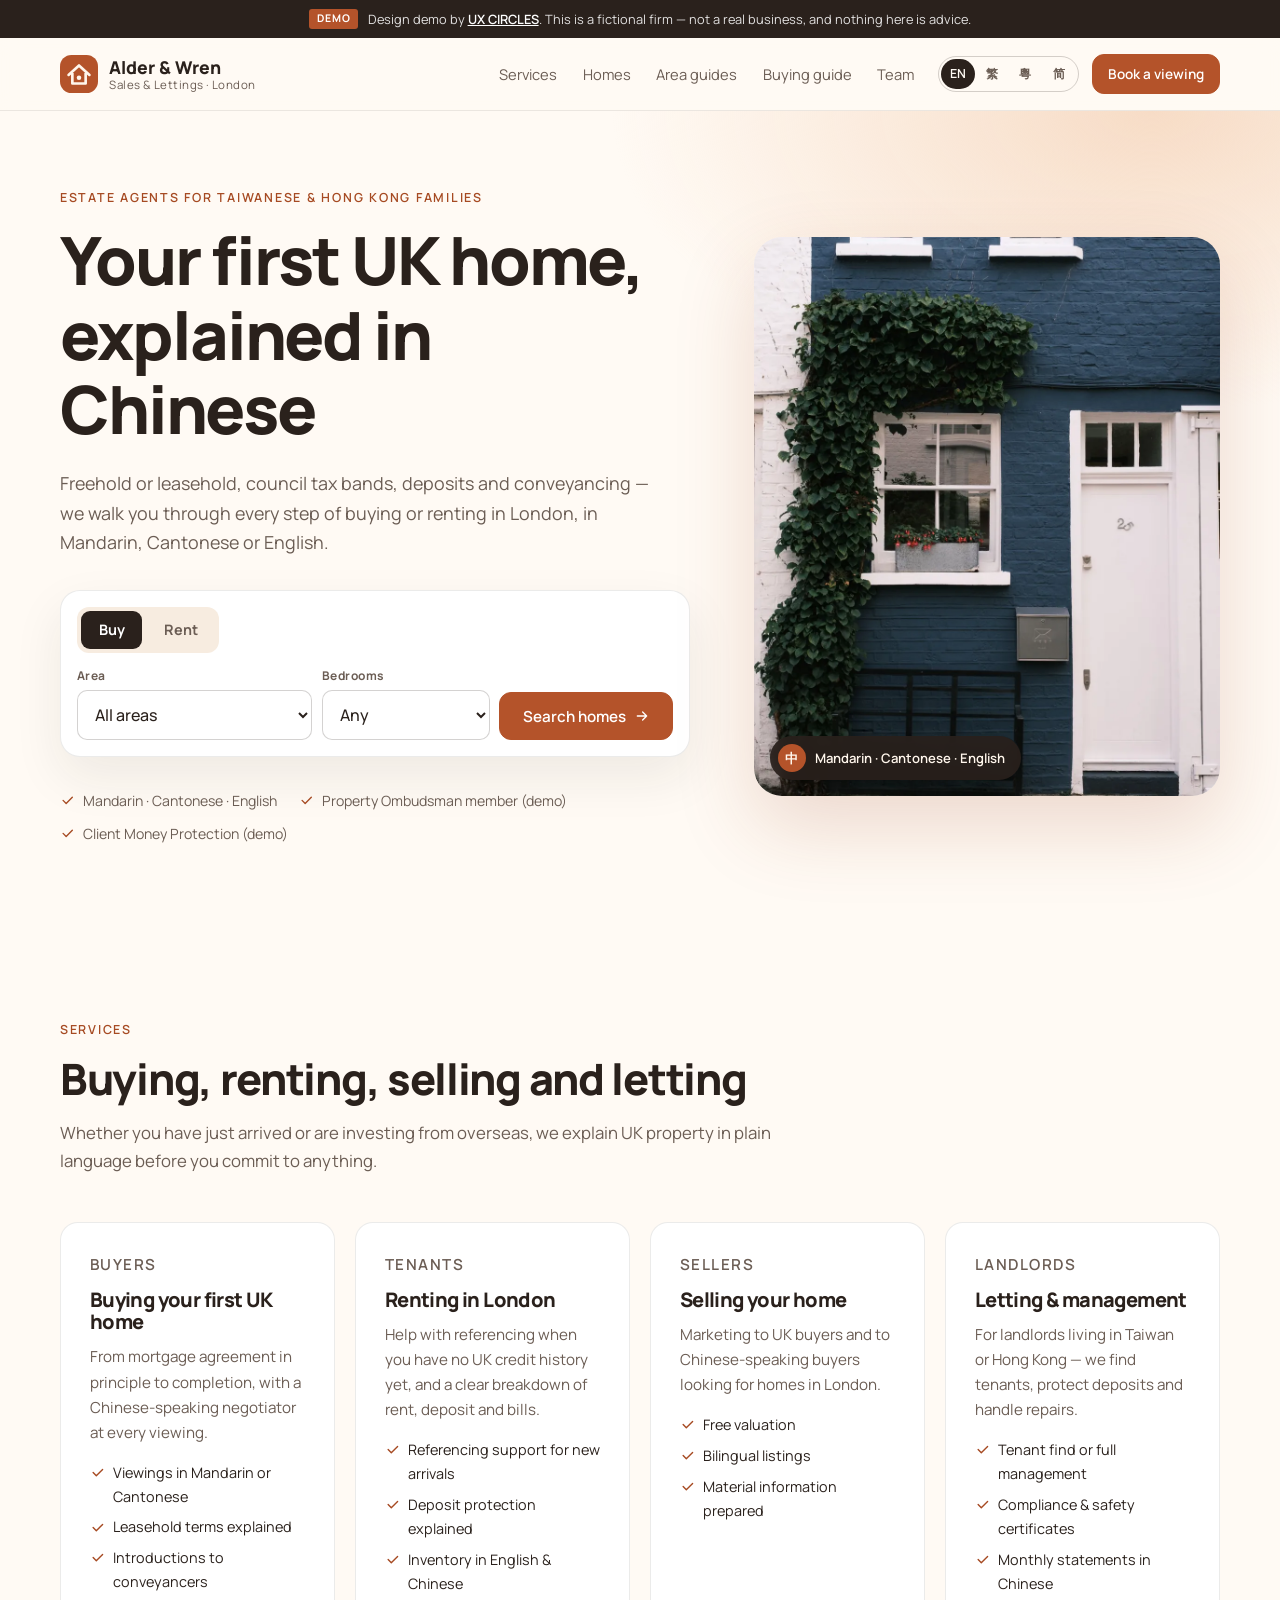
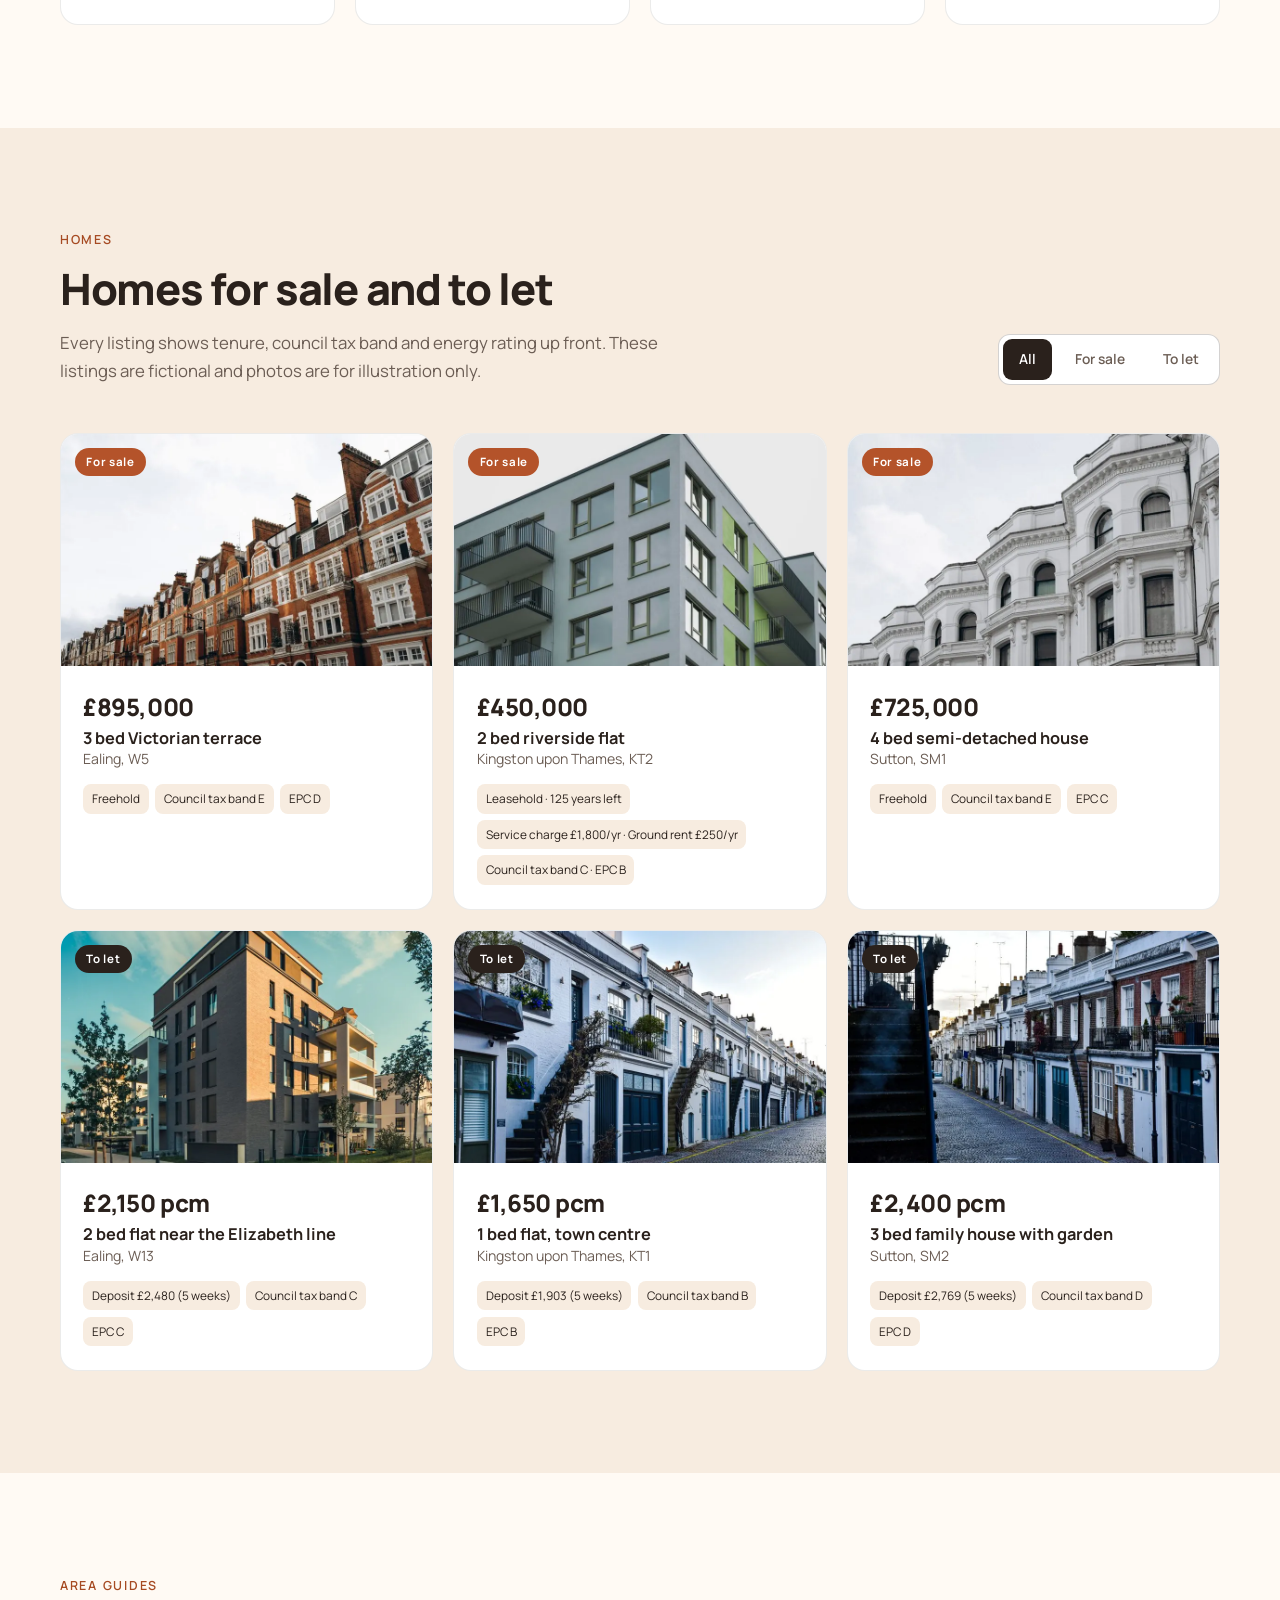
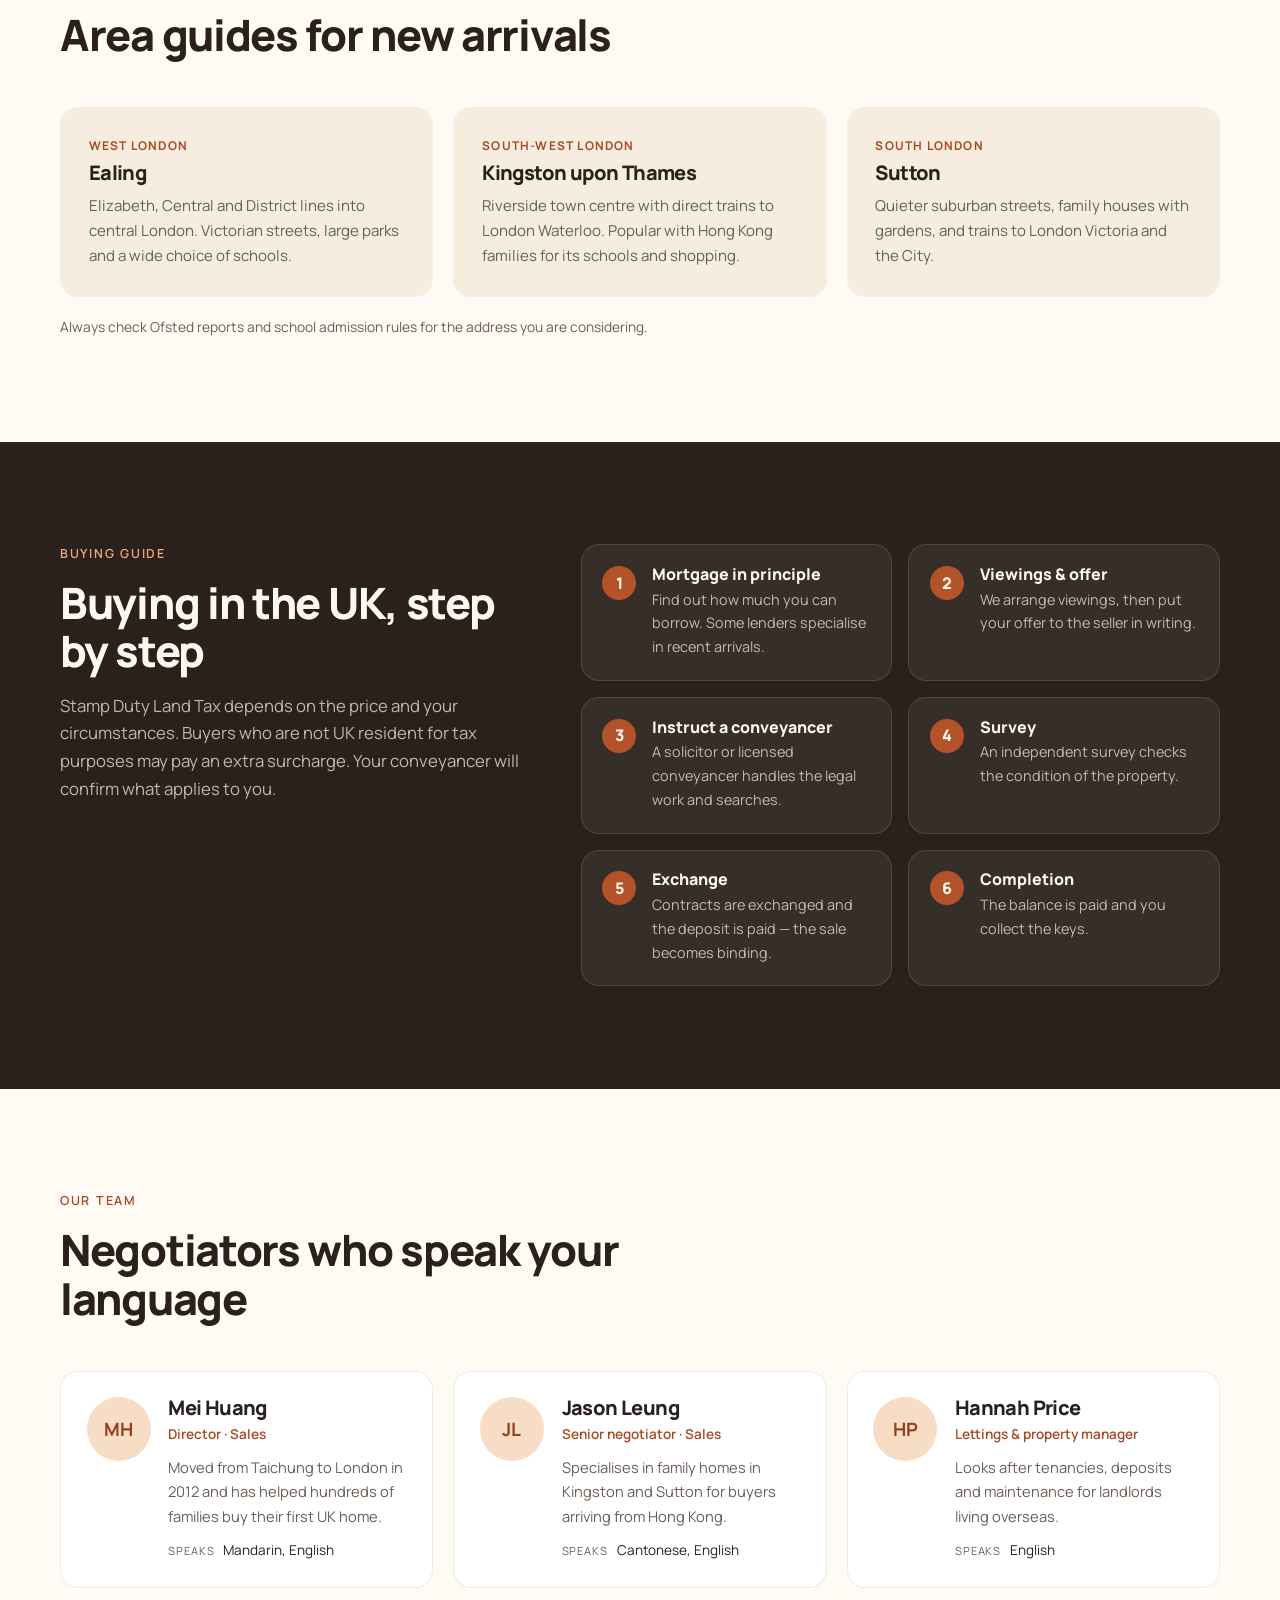
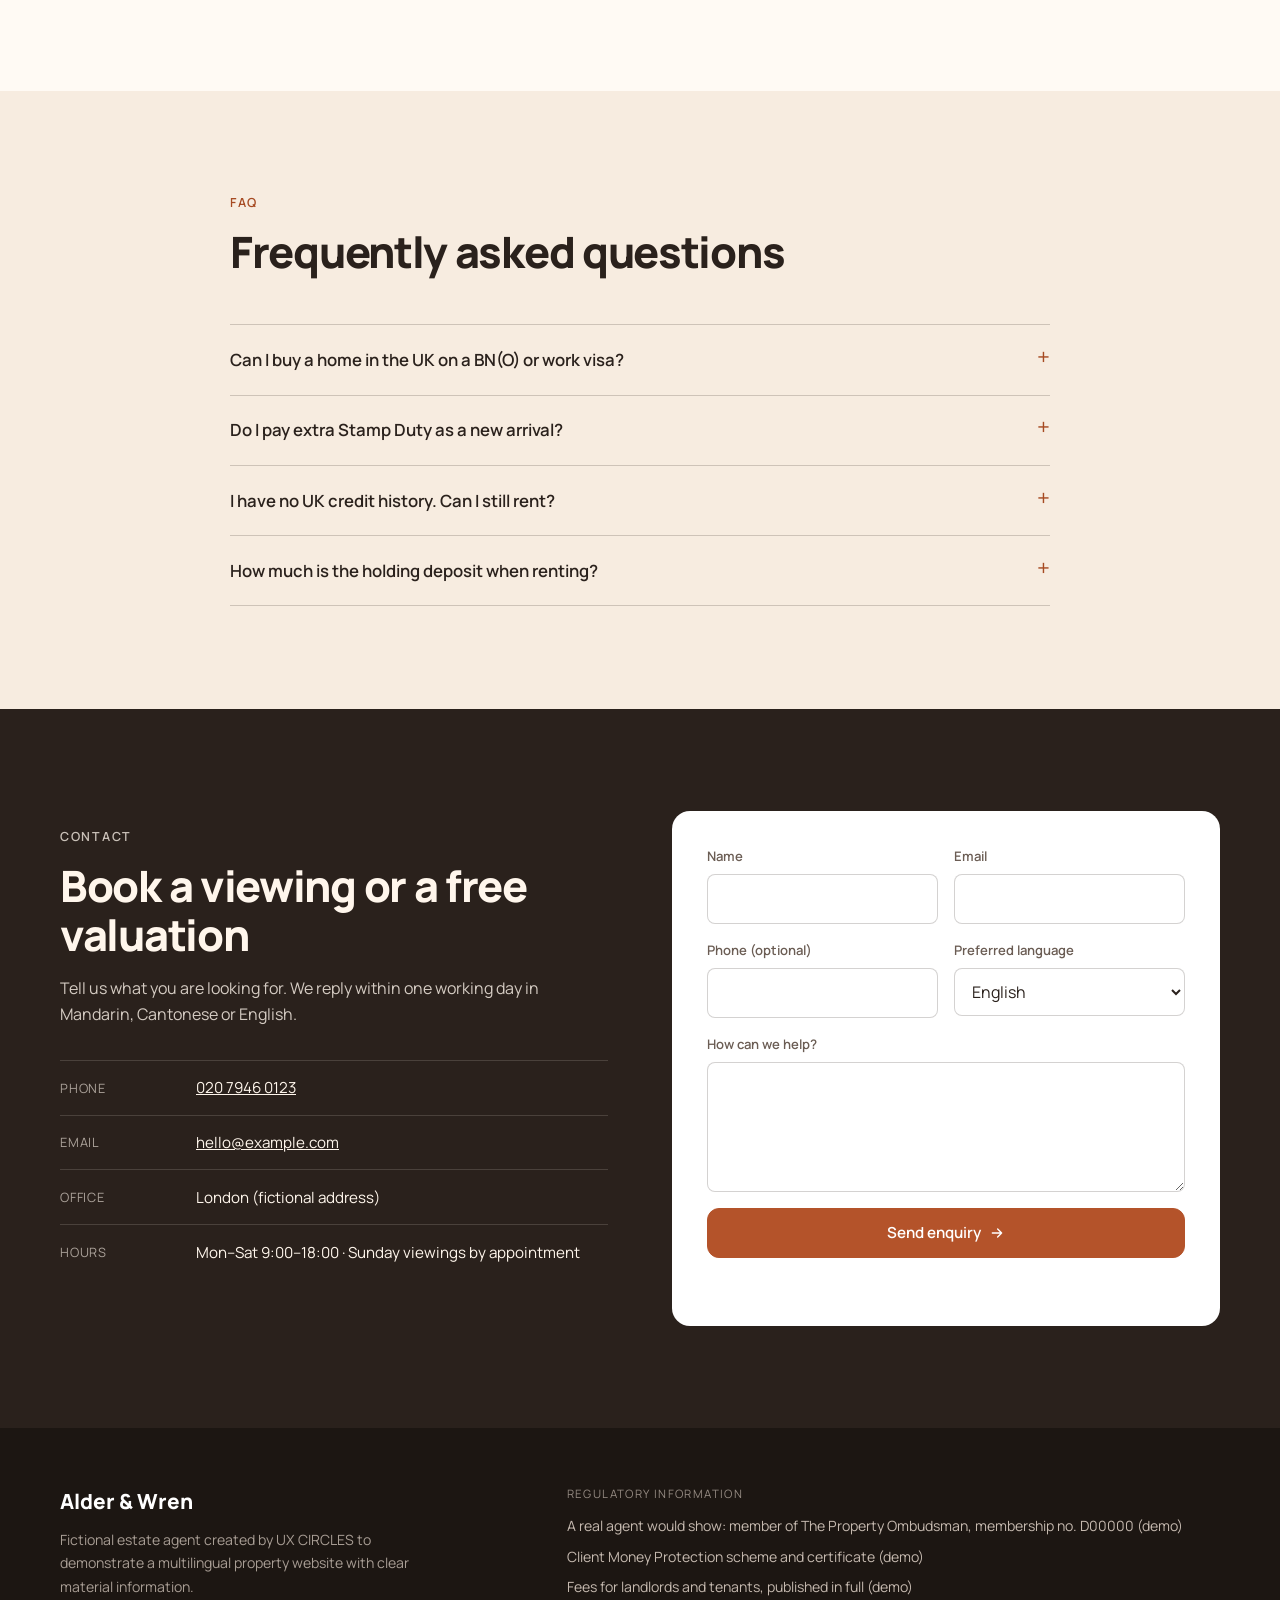
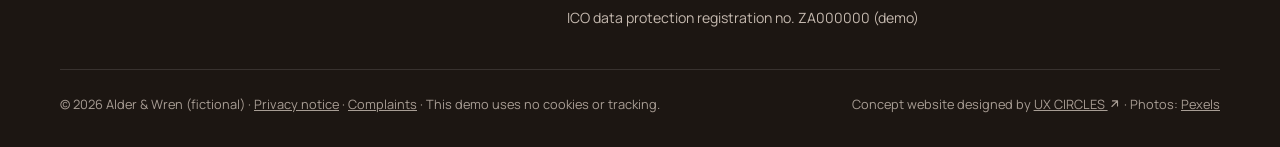
==== commit 536b29cd: "Estate agent hero: split layout with calmer photo Text now sits on a plain background instead of ove" ====
--- a/index.html
+++ b/index.html
@@ -138,23 +138,29 @@
 </header>
 
 <main id="main">
-  <section class="hero hero-full" style="--hero-img:url('img/hero-notting-hill.webp')">
-    <div class="wrap hero-full-inner">
-      <p class="eyebrow">Estate agents for Taiwanese & Hong Kong families</p>
-      <h1>Your first UK home, explained in Chinese</h1>
-      <p class="lede">Freehold or leasehold, council tax bands, deposits and conveyancing — we walk you through every step of buying or renting in London, in Mandarin, Cantonese or English.</p>
-      <form class="search" data-search action="#homes">
-        <div class="search-tabs" role="radiogroup">
-          <label><input type="radio" name="kind" value="sale" checked><span>Buy</span></label>
-          <label><input type="radio" name="kind" value="let"><span>Rent</span></label>
-        </div>
-        <div class="search-row">
-          <label class="field">Area<select name="area"><option>All areas</option><option>Ealing</option><option>Kingston upon Thames</option><option>Sutton</option></select></label>
-          <label class="field">Bedrooms<select name="beds"><option>Any</option><option>1+</option><option>2+</option><option>3+</option></select></label>
-          <button class="btn" type="submit">Search homes <svg class="ico" viewBox="0 0 24 24" fill="none" stroke="currentColor" stroke-width="2" stroke-linecap="round" stroke-linejoin="round" aria-hidden="true"><path d="M5 12h14M13 6l6 6-6 6"/></svg></button>
-        </div>
-      </form>
-      <ul class="trust"><li><svg class="ico ico-check" viewBox="0 0 24 24" fill="none" stroke="currentColor" stroke-width="2.2" stroke-linecap="round" stroke-linejoin="round" aria-hidden="true"><path d="M5 12l5 5L20 7"/></svg><span>Mandarin · Cantonese · English</span></li><li><svg class="ico ico-check" viewBox="0 0 24 24" fill="none" stroke="currentColor" stroke-width="2.2" stroke-linecap="round" stroke-linejoin="round" aria-hidden="true"><path d="M5 12l5 5L20 7"/></svg><span>Property Ombudsman member (demo)</span></li><li><svg class="ico ico-check" viewBox="0 0 24 24" fill="none" stroke="currentColor" stroke-width="2.2" stroke-linecap="round" stroke-linejoin="round" aria-hidden="true"><path d="M5 12l5 5L20 7"/></svg><span>Client Money Protection (demo)</span></li></ul>
+  <section class="hero hero-split">
+    <div class="wrap hero-split-inner">
+      <div class="hero-copy">
+        <p class="eyebrow">Estate agents for Taiwanese & Hong Kong families</p>
+        <h1>Your first UK home, explained in Chinese</h1>
+        <p class="lede">Freehold or leasehold, council tax bands, deposits and conveyancing — we walk you through every step of buying or renting in London, in Mandarin, Cantonese or English.</p>
+        <form class="search" data-search action="#homes">
+          <div class="search-tabs" role="radiogroup">
+            <label><input type="radio" name="kind" value="sale" checked><span>Buy</span></label>
+            <label><input type="radio" name="kind" value="let"><span>Rent</span></label>
+          </div>
+          <div class="search-row">
+            <label class="field">Area<select name="area"><option>All areas</option><option>Ealing</option><option>Kingston upon Thames</option><option>Sutton</option></select></label>
+            <label class="field">Bedrooms<select name="beds"><option>Any</option><option>1+</option><option>2+</option><option>3+</option></select></label>
+            <button class="btn" type="submit">Search homes <svg class="ico" viewBox="0 0 24 24" fill="none" stroke="currentColor" stroke-width="2" stroke-linecap="round" stroke-linejoin="round" aria-hidden="true"><path d="M5 12h14M13 6l6 6-6 6"/></svg></button>
+          </div>
+        </form>
+        <ul class="trust"><li><svg class="ico ico-check" viewBox="0 0 24 24" fill="none" stroke="currentColor" stroke-width="2.2" stroke-linecap="round" stroke-linejoin="round" aria-hidden="true"><path d="M5 12l5 5L20 7"/></svg><span>Mandarin · Cantonese · English</span></li><li><svg class="ico ico-check" viewBox="0 0 24 24" fill="none" stroke="currentColor" stroke-width="2.2" stroke-linecap="round" stroke-linejoin="round" aria-hidden="true"><path d="M5 12l5 5L20 7"/></svg><span>Property Ombudsman member (demo)</span></li><li><svg class="ico ico-check" viewBox="0 0 24 24" fill="none" stroke="currentColor" stroke-width="2.2" stroke-linecap="round" stroke-linejoin="round" aria-hidden="true"><path d="M5 12l5 5L20 7"/></svg><span>Client Money Protection (demo)</span></li></ul>
+      </div>
+      <figure class="hero-photo">
+        <img src="img/hero-house.webp" alt="" width="1000" height="1200">
+        <span class="hero-chip"><span>中</span>Mandarin · Cantonese · English</span>
+      </figure>
     </div>
   </section>
 
--- a/styles.css
+++ b/styles.css
@@ -125,16 +125,15 @@
 @media (max-width:560px){.header-tools .btn-sm{display:none}.brand-sub{display:none}.header-inner{gap:.75rem}.header-tools{gap:.5rem}.brand{min-width:0;flex-shrink:1}.brand-name{white-space:nowrap;overflow:hidden;text-overflow:ellipsis}.lang-switch a{min-width:1.75rem;height:1.8rem;font-size:.74rem}.menu-btn{width:40px;height:40px}.bars{top:19px}.enquiry{grid-template-columns:1fr}.contact-list li{grid-template-columns:1fr;gap:.2rem}.person{flex-direction:column}}
 
 
-.hero-full{position:relative;color:#fff;padding:clamp(5rem,12vw,9rem) 0 clamp(4rem,8vw,6rem);overflow:hidden;background:#2a211c}
-.hero-full::before{content:"";position:absolute;inset:0;background:var(--hero-img) center 55%/cover no-repeat}
-.hero-full::after{content:"";position:absolute;inset:0;background:linear-gradient(180deg,rgba(28,22,18,.55) 0%,rgba(28,22,18,.35) 45%,rgba(28,22,18,.75) 100%)}
-.hero-full-inner{position:relative;z-index:1;text-align:center;display:flex;flex-direction:column;align-items:center}
-.hero-full h1{color:#fff;max-width:14em;text-shadow:0 2px 30px rgba(0,0,0,.25)}
-.hero-full .eyebrow{color:#ffd9c2}
-.hero-full .lede{color:rgba(255,255,255,.9);margin-inline:auto;max-width:40em}
-.hero-full .trust{justify-content:center;color:rgba(255,255,255,.85)}
-.hero-full .ico-check{color:#ffd9c2}
-.search{background:#fff;color:var(--ink);border-radius:20px;padding:1rem;width:min(760px,100%);box-shadow:0 30px 80px rgba(0,0,0,.3);text-align:left}
+.hero-split{padding:clamp(3rem,6vw,5rem) 0 clamp(3rem,6vw,4.5rem);background:var(--hero-bg)}
+.hero-split-inner{display:grid;grid-template-columns:1.15fr .85fr;gap:clamp(2rem,5vw,4.5rem);align-items:center}
+.hero-split h1{max-width:12em}
+.hero-split .lede{max-width:34em}
+.hero-photo{position:relative;margin:0;border-radius:28px;overflow:hidden;aspect-ratio:5/6;box-shadow:0 30px 80px rgba(147,63,29,.18)}
+.hero-photo img{width:100%;height:100%;object-fit:cover}
+.hero-chip{position:absolute;left:16px;bottom:16px;background:rgba(42,33,28,.9);color:#fff6ec;border-radius:999px;padding:.5rem 1rem .5rem .5rem;display:flex;align-items:center;gap:.6rem;font-size:.82rem;font-weight:600;backdrop-filter:blur(6px)}
+.hero-chip span{width:28px;height:28px;border-radius:50%;background:var(--accent);display:grid;place-items:center;font-weight:800}
+.search{background:#fff;color:var(--ink);border-radius:20px;padding:1rem;width:100%;max-width:640px;margin-bottom:1.6rem;border:1px solid var(--line);box-shadow:0 20px 50px rgba(42,33,28,.08);text-align:left}
 .search-tabs{display:inline-flex;gap:.25rem;background:var(--surface);border-radius:12px;padding:4px;margin-bottom:.8rem}
 .search-tabs input{position:absolute;opacity:0;pointer-events:none}
 .search-tabs span{display:block;padding:.45rem 1.1rem;border-radius:9px;font-weight:700;font-size:.9rem;color:var(--muted);cursor:pointer}
@@ -182,5 +181,6 @@
 .guide p{font-size:.9rem;color:rgba(255,246,236,.7);margin-top:.25rem}
 .contact-list li{border-top-color:rgba(255,246,236,.15)}
 @media (max-width:980px){.home-grid,.area-grid{grid-template-columns:1fr 1fr}.guide-inner{grid-template-columns:1fr}}
+@media (max-width:860px){.hero-split-inner{grid-template-columns:1fr}.hero-photo{aspect-ratio:4/3;max-height:420px}}
 @media (max-width:700px){.search-row{grid-template-columns:1fr 1fr}.search .btn{grid-column:1/-1}}
 @media (max-width:620px){.home-grid,.area-grid,.guide{grid-template-columns:1fr}}
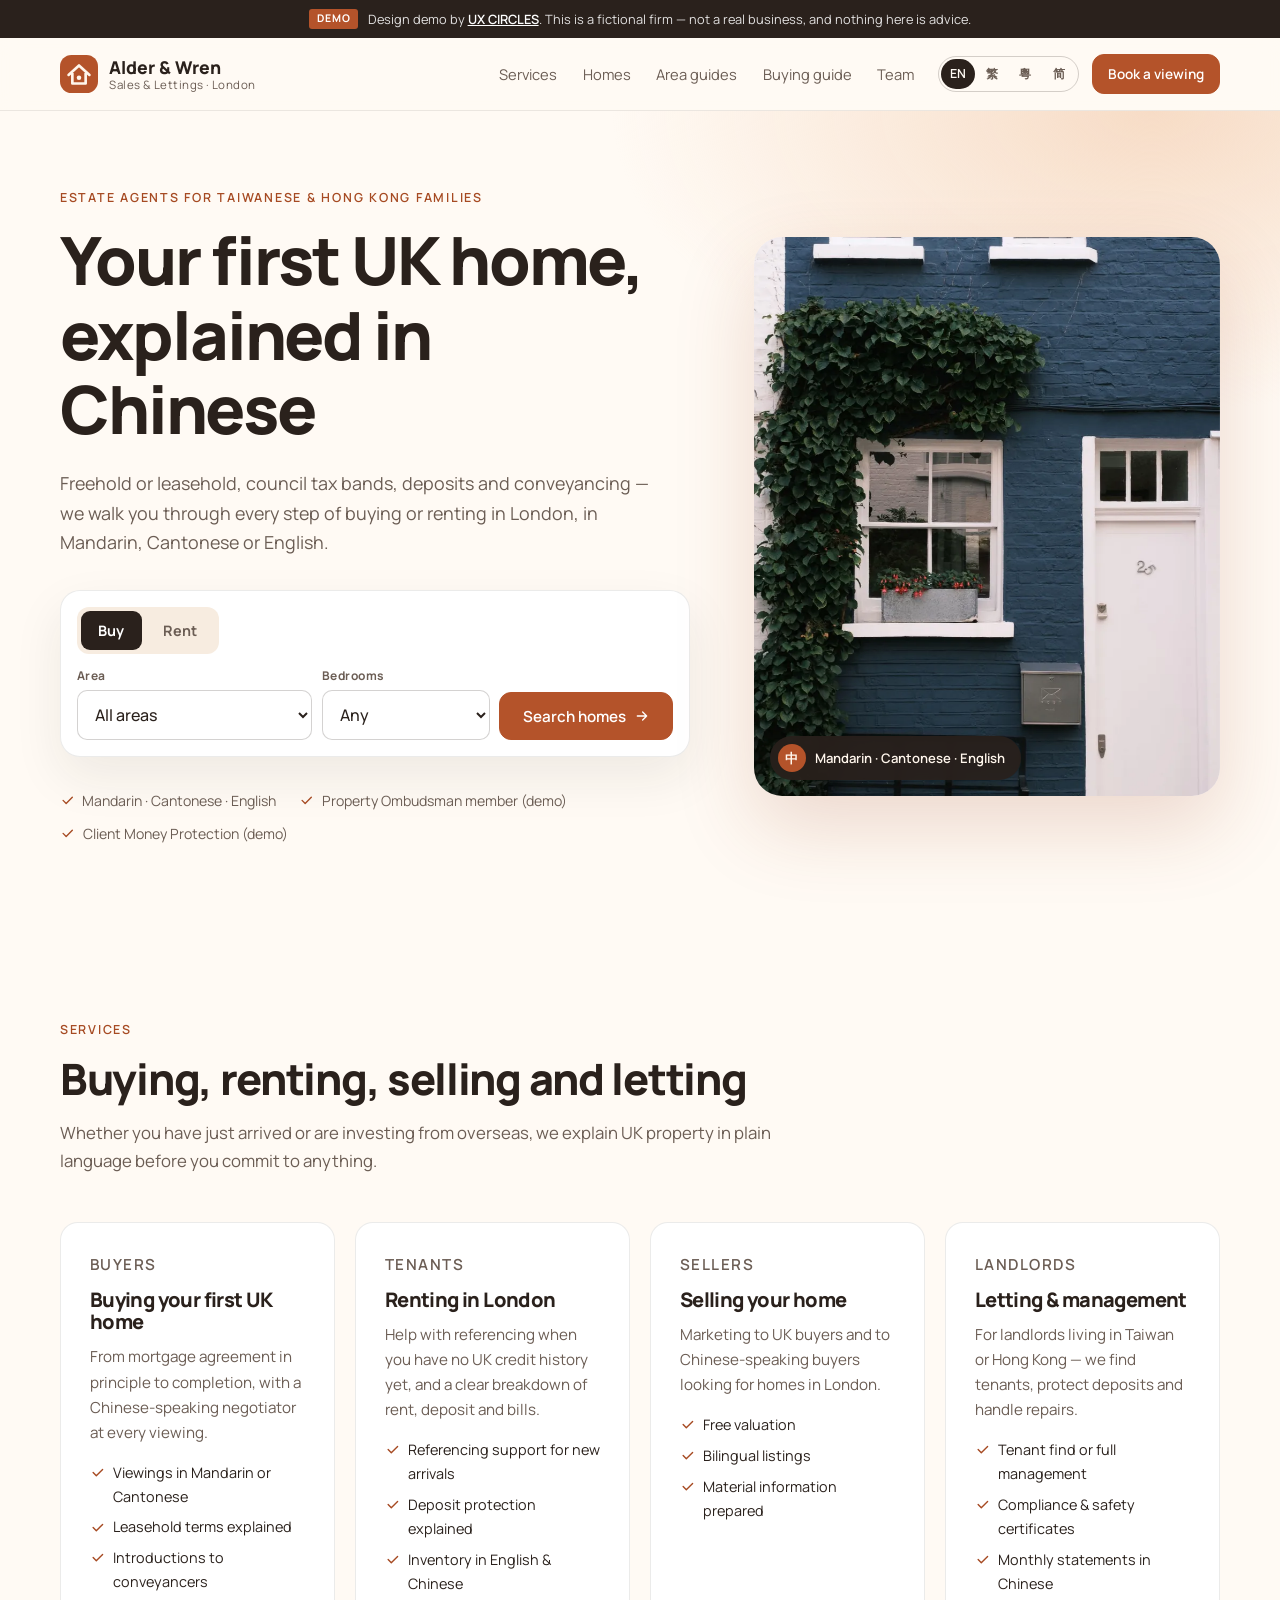
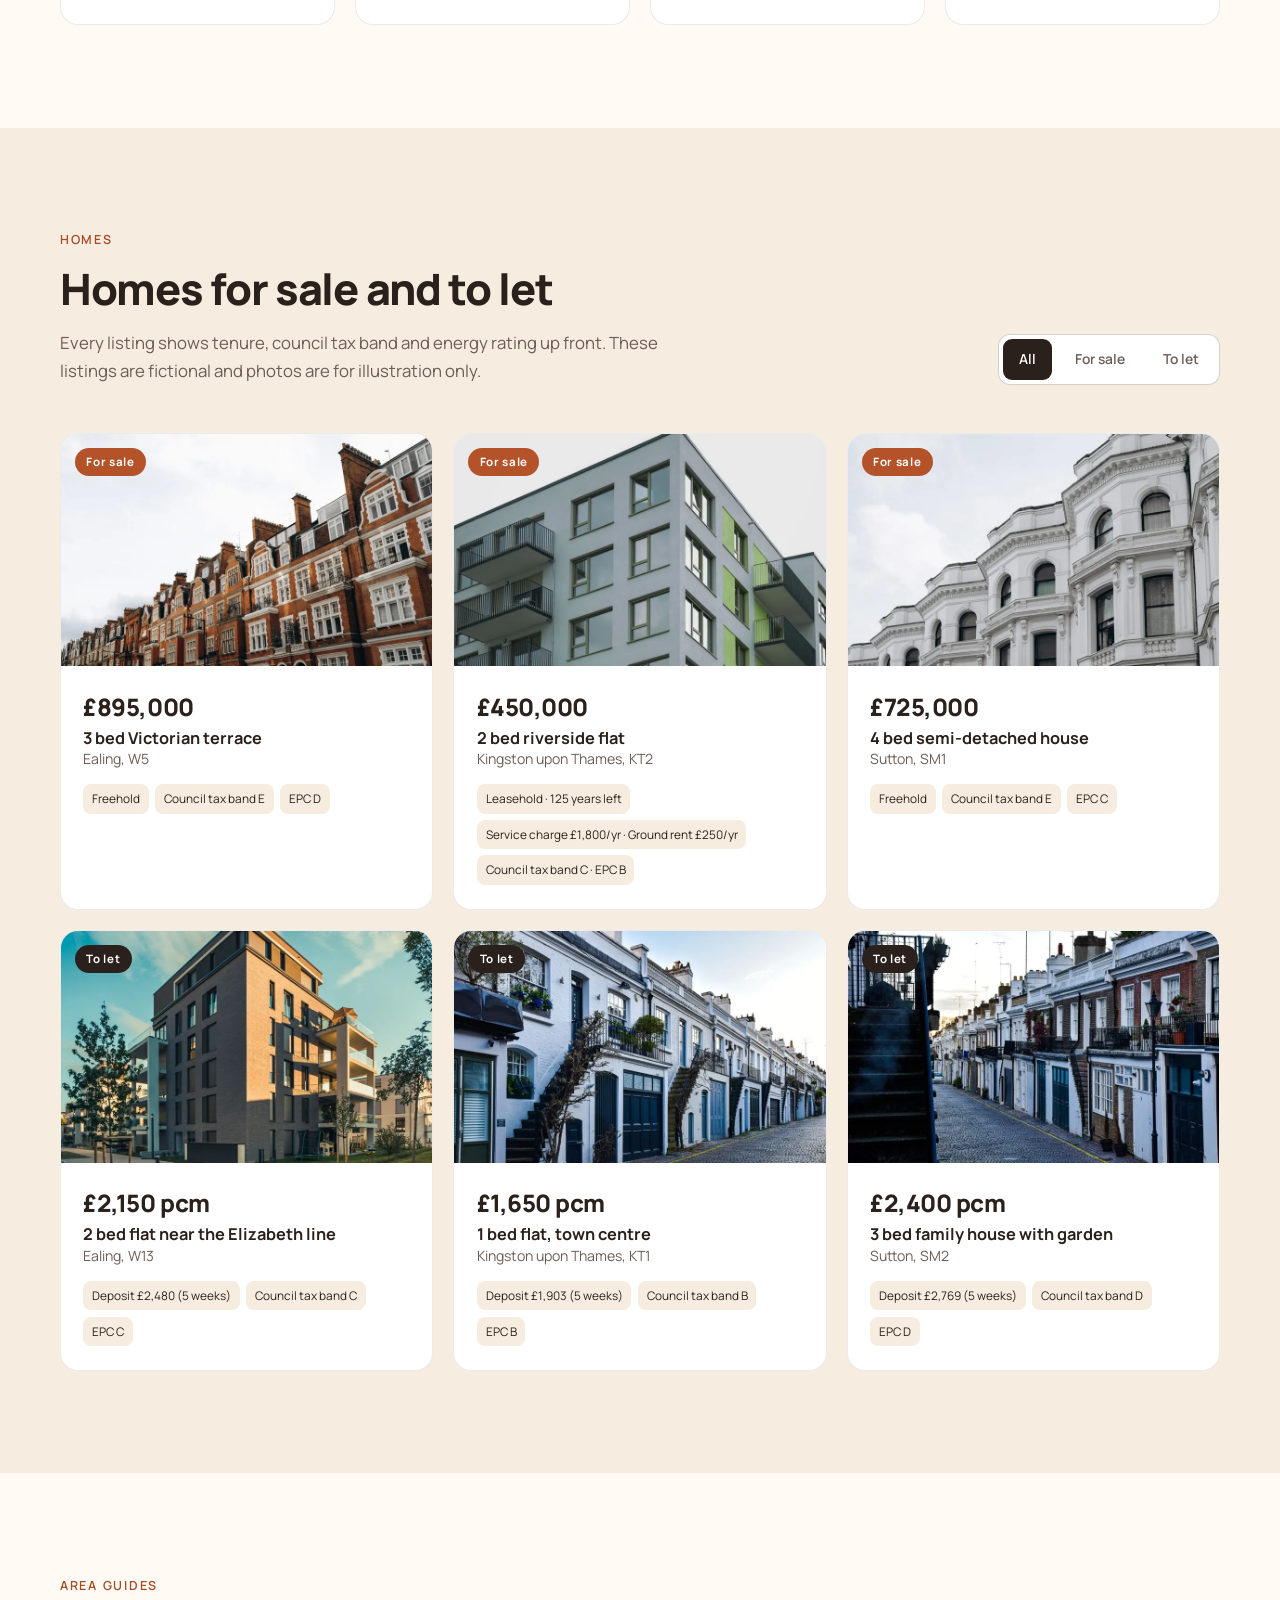
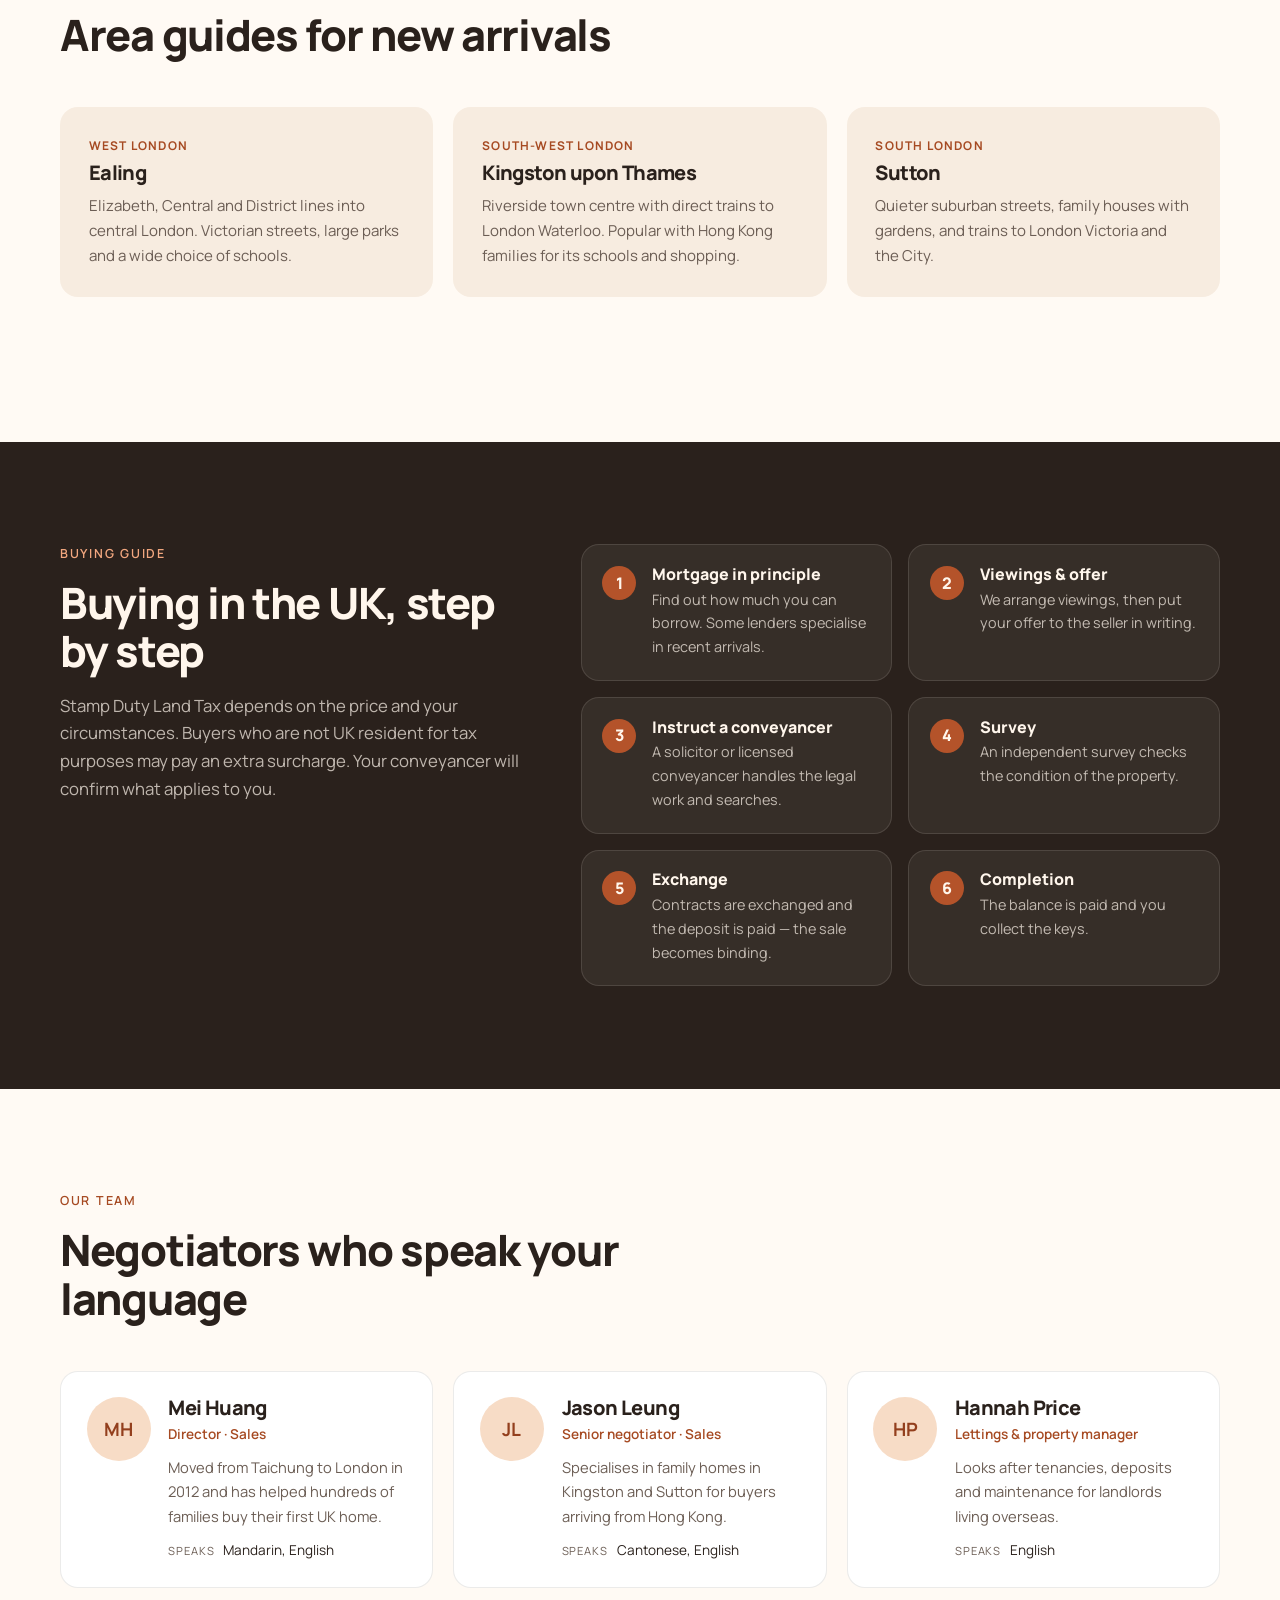
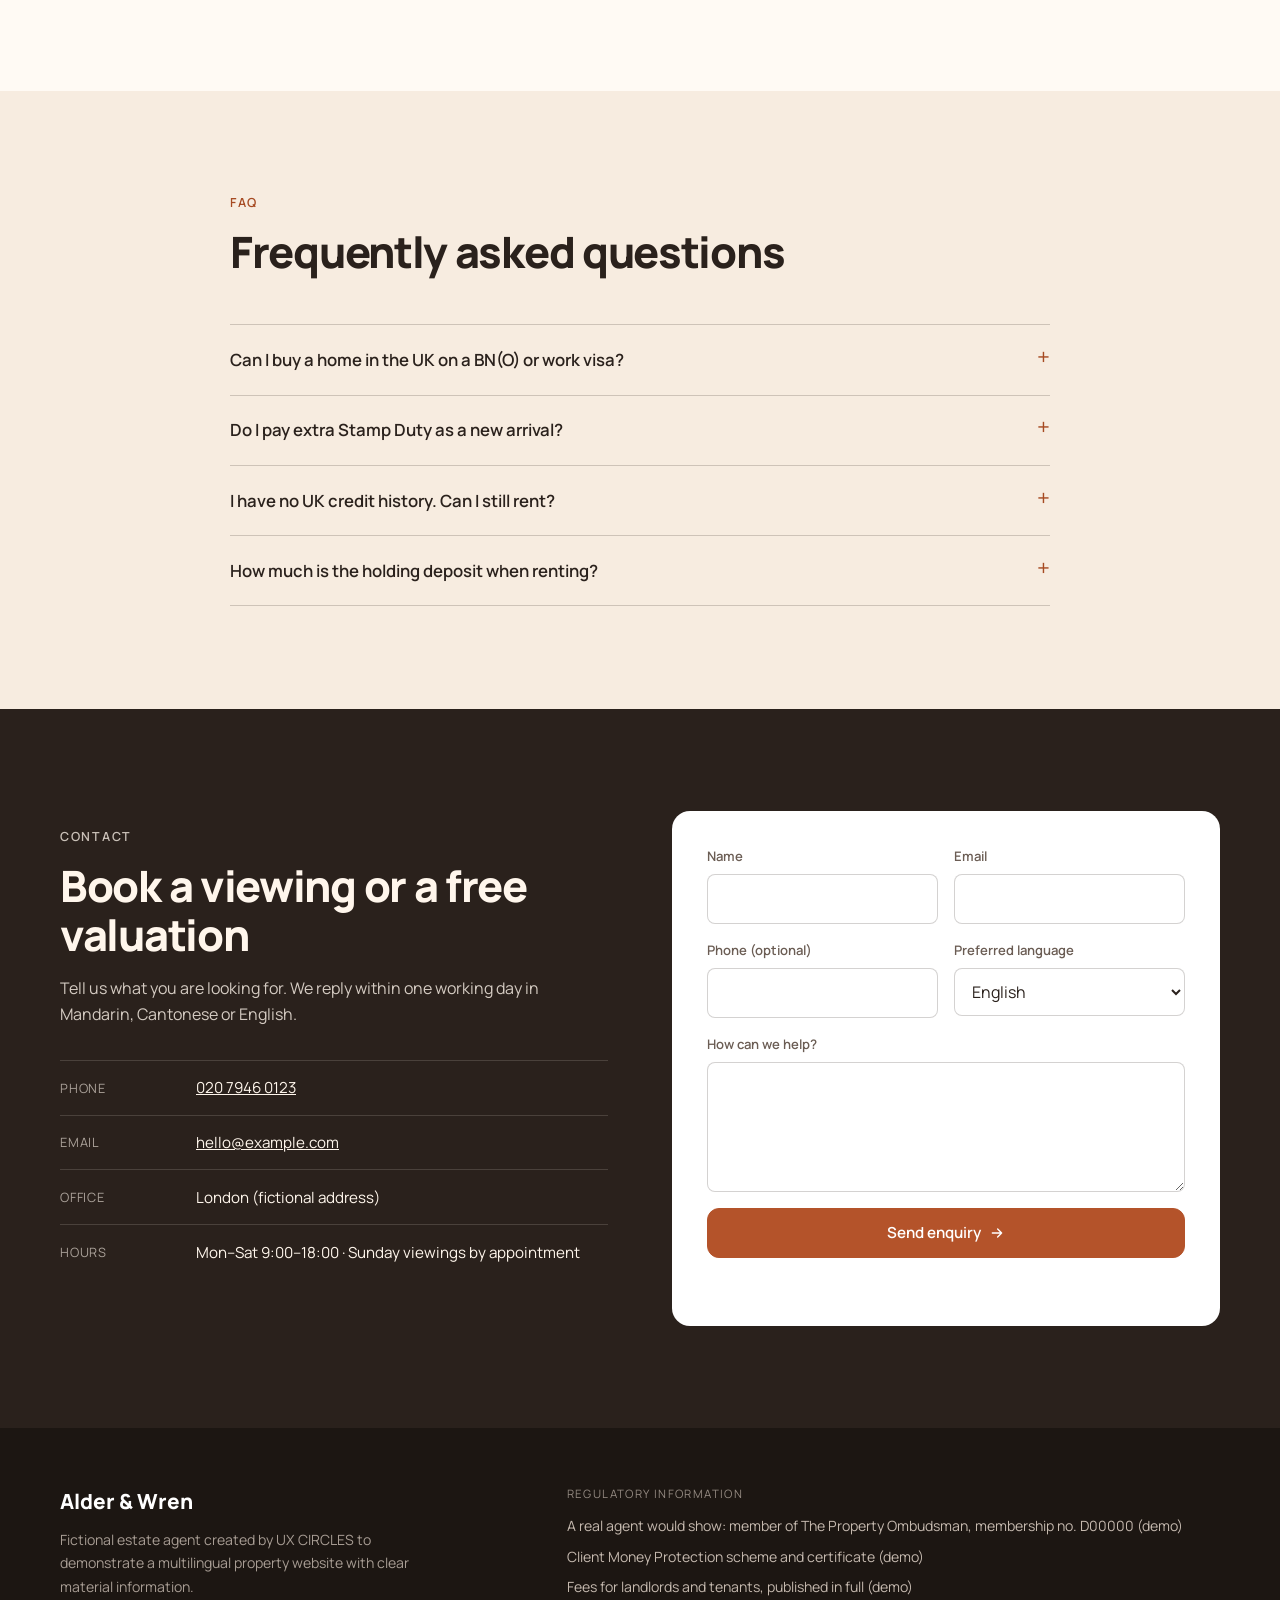
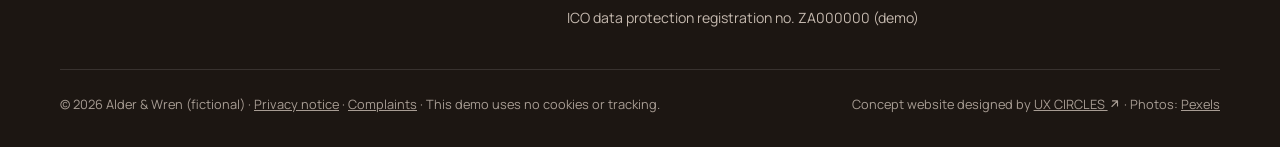
==== commit 1c56ede8: "Add scroll reveal and micro-interactions - Hero content rises in on load; sections, cards, steps and" ====
--- a/index.html
+++ b/index.html
@@ -17,6 +17,7 @@
 <meta property="og:type" content="website">
 <meta property="og:url" content="https://uxcircles.github.io/demo-estate-agent/">
 <meta name="theme-color" content="#b4532a">
+<script>document.documentElement.classList.add("js")</script>
 <link rel="icon" href="favicon.svg" type="image/svg+xml">
 <link rel="preconnect" href="https://fonts.googleapis.com">
 <link rel="preconnect" href="https://fonts.gstatic.com" crossorigin>
@@ -157,7 +158,7 @@
         </form>
         <ul class="trust"><li><svg class="ico ico-check" viewBox="0 0 24 24" fill="none" stroke="currentColor" stroke-width="2.2" stroke-linecap="round" stroke-linejoin="round" aria-hidden="true"><path d="M5 12l5 5L20 7"/></svg><span>Mandarin · Cantonese · English</span></li><li><svg class="ico ico-check" viewBox="0 0 24 24" fill="none" stroke="currentColor" stroke-width="2.2" stroke-linecap="round" stroke-linejoin="round" aria-hidden="true"><path d="M5 12l5 5L20 7"/></svg><span>Property Ombudsman member (demo)</span></li><li><svg class="ico ico-check" viewBox="0 0 24 24" fill="none" stroke="currentColor" stroke-width="2.2" stroke-linecap="round" stroke-linejoin="round" aria-hidden="true"><path d="M5 12l5 5L20 7"/></svg><span>Client Money Protection (demo)</span></li></ul>
       </div>
-      <figure class="hero-photo">
+      <figure class="hero-photo" data-parallax>
         <img src="img/hero-house.webp" alt="" width="1000" height="1200">
         <span class="hero-chip"><span>中</span>Mandarin · Cantonese · English</span>
       </figure>
--- a/styles.css
+++ b/styles.css
@@ -120,6 +120,39 @@
 .footer-bottom{display:flex;flex-wrap:wrap;justify-content:space-between;gap:1rem;padding-top:1.5rem;opacity:.7;font-size:.8rem}
 .footer-bottom a{color:inherit}
 
+/* ---------- Motion ---------- */
+@keyframes rise{from{opacity:0;transform:translateY(22px)}to{opacity:1;transform:none}}
+@keyframes fadeIn{from{opacity:0}to{opacity:1}}
+@keyframes floaty{0%,100%{transform:translateY(0)}50%{transform:translateY(-6px)}}
+.js .hero-copy>*,.js .hero-full-inner>*{animation:rise .9s cubic-bezier(.2,.7,.2,1) both}
+.js .hero-copy>*:nth-child(2){animation-delay:.08s}.js .hero-copy>*:nth-child(3){animation-delay:.16s}
+.js .hero-copy>*:nth-child(4){animation-delay:.24s}.js .hero-copy>*:nth-child(5){animation-delay:.32s}
+.js .hero-visual,.js .hero-photo{animation:rise 1.1s .2s cubic-bezier(.2,.7,.2,1) both}
+.js [data-reveal]{opacity:0;transform:translateY(26px);transition:opacity .8s cubic-bezier(.2,.7,.2,1),transform .8s cubic-bezier(.2,.7,.2,1);transition-delay:var(--d,0ms)}
+.js [data-reveal].in{opacity:1;transform:none}
+.site-header{transition:box-shadow .3s,background .3s}
+.site-header.scrolled{box-shadow:0 8px 30px rgba(0,0,0,.08)}
+.btn .ico{transition:transform .25s cubic-bezier(.2,.7,.2,1)}
+.btn:hover .ico{transform:translateX(4px)}
+.btn:active{transform:translateY(0) scale(.98)}
+.svc,.person,.home,.area,.steps li,.guide li,.aud-card{transition:transform .35s cubic-bezier(.2,.7,.2,1),box-shadow .35s,border-color .35s}
+.svc:hover,.person:hover,.home:hover,.area:hover,.steps li:hover{transform:translateY(-5px);box-shadow:0 22px 50px rgba(0,0,0,.08)}
+.main-nav a{position:relative}
+.main-nav a::after{content:"";position:absolute;left:0;right:0;bottom:-6px;height:2px;background:currentColor;transform:scaleX(0);transform-origin:left;transition:transform .3s}
+.main-nav a:hover::after{transform:scaleX(1)}
+.lang-switch a{transition:background .2s,color .2s}
+.lang-switch a:not([aria-current]):hover{background:var(--surface);color:var(--ink)}
+.qa summary::after{transition:transform .3s}
+.qa[open] summary::after{transform:rotate(180deg)}
+.qa[open] div{animation:rise .45s cubic-bezier(.2,.7,.2,1)}
+.qa summary:hover{color:var(--accent-text)}
+.enquiry input,.enquiry select,.enquiry textarea{transition:border-color .2s,box-shadow .2s}
+.enquiry input:focus,.enquiry select:focus,.enquiry textarea:focus{outline:none;border-color:var(--accent);box-shadow:0 0 0 4px color-mix(in srgb,var(--accent) 15%,transparent)}
+.form-status:not(:empty){animation:rise .4s both}
+@media (prefers-reduced-motion:reduce){
+  *,*::before,*::after{animation:none!important;transition:none!important;scroll-behavior:auto!important}
+  .js [data-reveal]{opacity:1;transform:none}
+}
 @media (max-width:1000px){.main-nav{display:none}.menu-btn{display:block}.header-tools{margin-left:auto}}
 @media (max-width:860px){.hero-inner,.contact-inner,.footer-top{grid-template-columns:1fr}}
 @media (max-width:560px){.header-tools .btn-sm{display:none}.brand-sub{display:none}.header-inner{gap:.75rem}.header-tools{gap:.5rem}.brand{min-width:0;flex-shrink:1}.brand-name{white-space:nowrap;overflow:hidden;text-overflow:ellipsis}.lang-switch a{min-width:1.75rem;height:1.8rem;font-size:.74rem}.menu-btn{width:40px;height:40px}.bars{top:19px}.enquiry{grid-template-columns:1fr}.contact-list li{grid-template-columns:1fr;gap:.2rem}.person{flex-direction:column}}
@@ -130,7 +163,13 @@
 .hero-split h1{max-width:12em}
 .hero-split .lede{max-width:34em}
 .hero-photo{position:relative;margin:0;border-radius:28px;overflow:hidden;aspect-ratio:5/6;box-shadow:0 30px 80px rgba(147,63,29,.18)}
-.hero-photo img{width:100%;height:100%;object-fit:cover}
+.hero-photo img{width:100%;height:115%;object-fit:cover;transform:translateY(calc(var(--py,0px) * -0.4));will-change:transform}
+@keyframes zoomIn{from{transform:scale(1.15)}to{transform:scale(1)}}
+.js .hero-photo{animation:rise 1.1s .2s cubic-bezier(.2,.7,.2,1) both}
+.js .hero-photo img{animation:zoomIn 1.8s cubic-bezier(.2,.7,.2,1) both}
+.js .hero-chip{animation:rise .8s .9s both,floaty 4s 1.8s ease-in-out infinite}
+.filter button{transition:background .2s,color .2s}
+.search-tabs span{transition:background .2s,color .2s}
 .hero-chip{position:absolute;left:16px;bottom:16px;background:rgba(42,33,28,.9);color:#fff6ec;border-radius:999px;padding:.5rem 1rem .5rem .5rem;display:flex;align-items:center;gap:.6rem;font-size:.82rem;font-weight:600;backdrop-filter:blur(6px)}
 .hero-chip span{width:28px;height:28px;border-radius:50%;background:var(--accent);display:grid;place-items:center;font-weight:800}
 .search{background:#fff;color:var(--ink);border-radius:20px;padding:1rem;width:100%;max-width:640px;margin-bottom:1.6rem;border:1px solid var(--line);box-shadow:0 20px 50px rgba(42,33,28,.08);text-align:left}
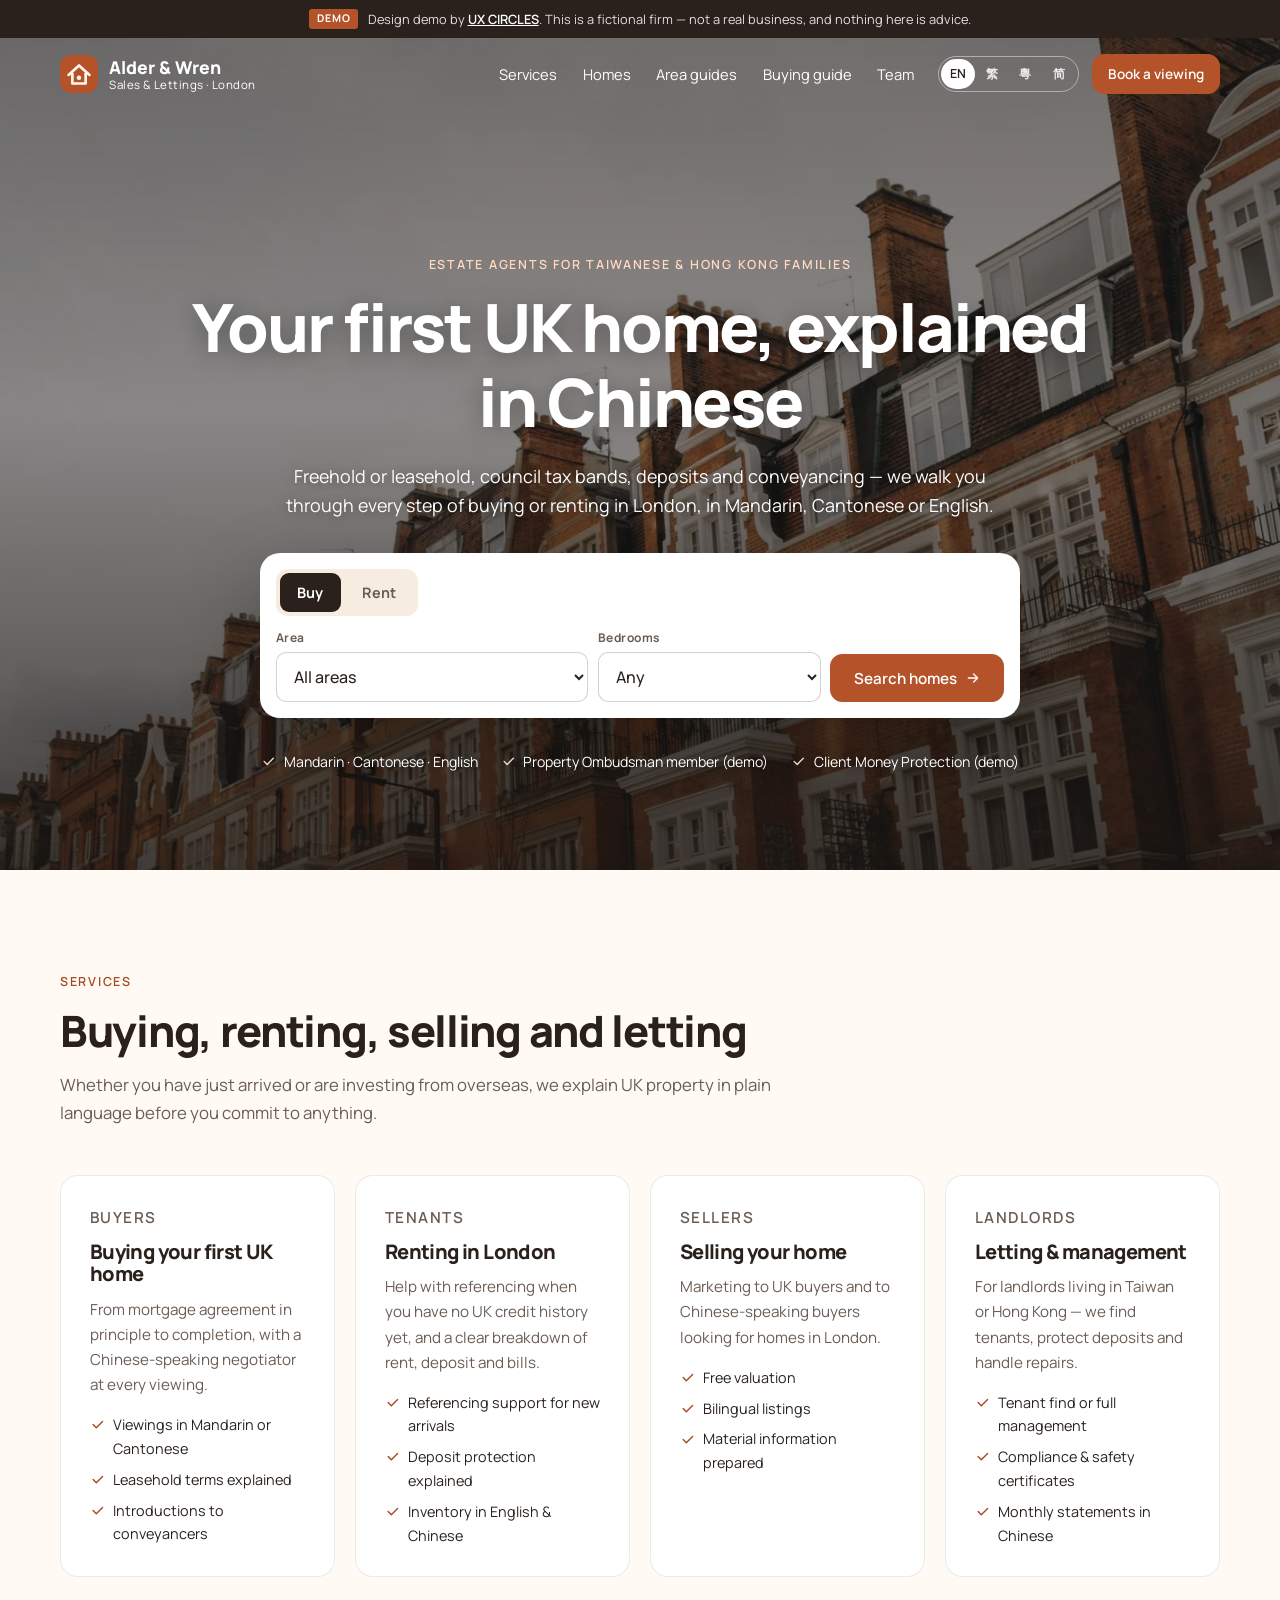
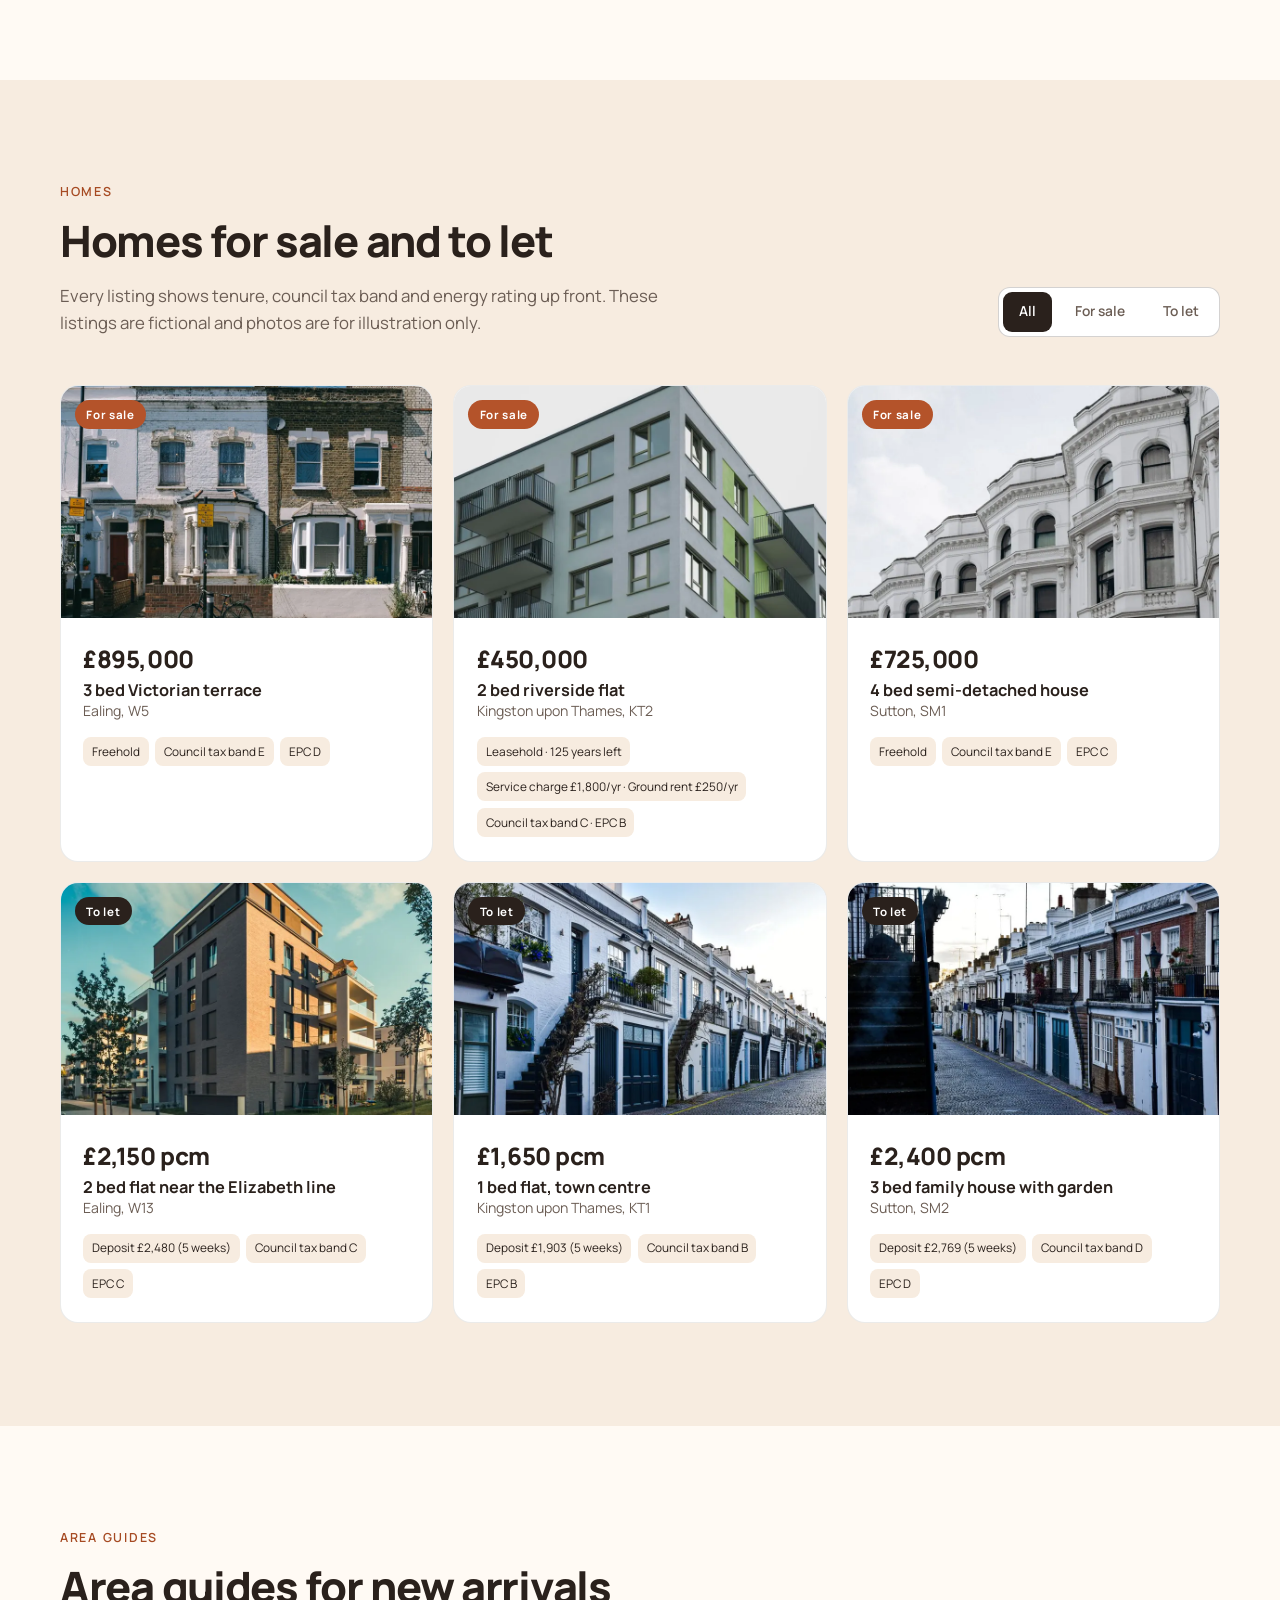
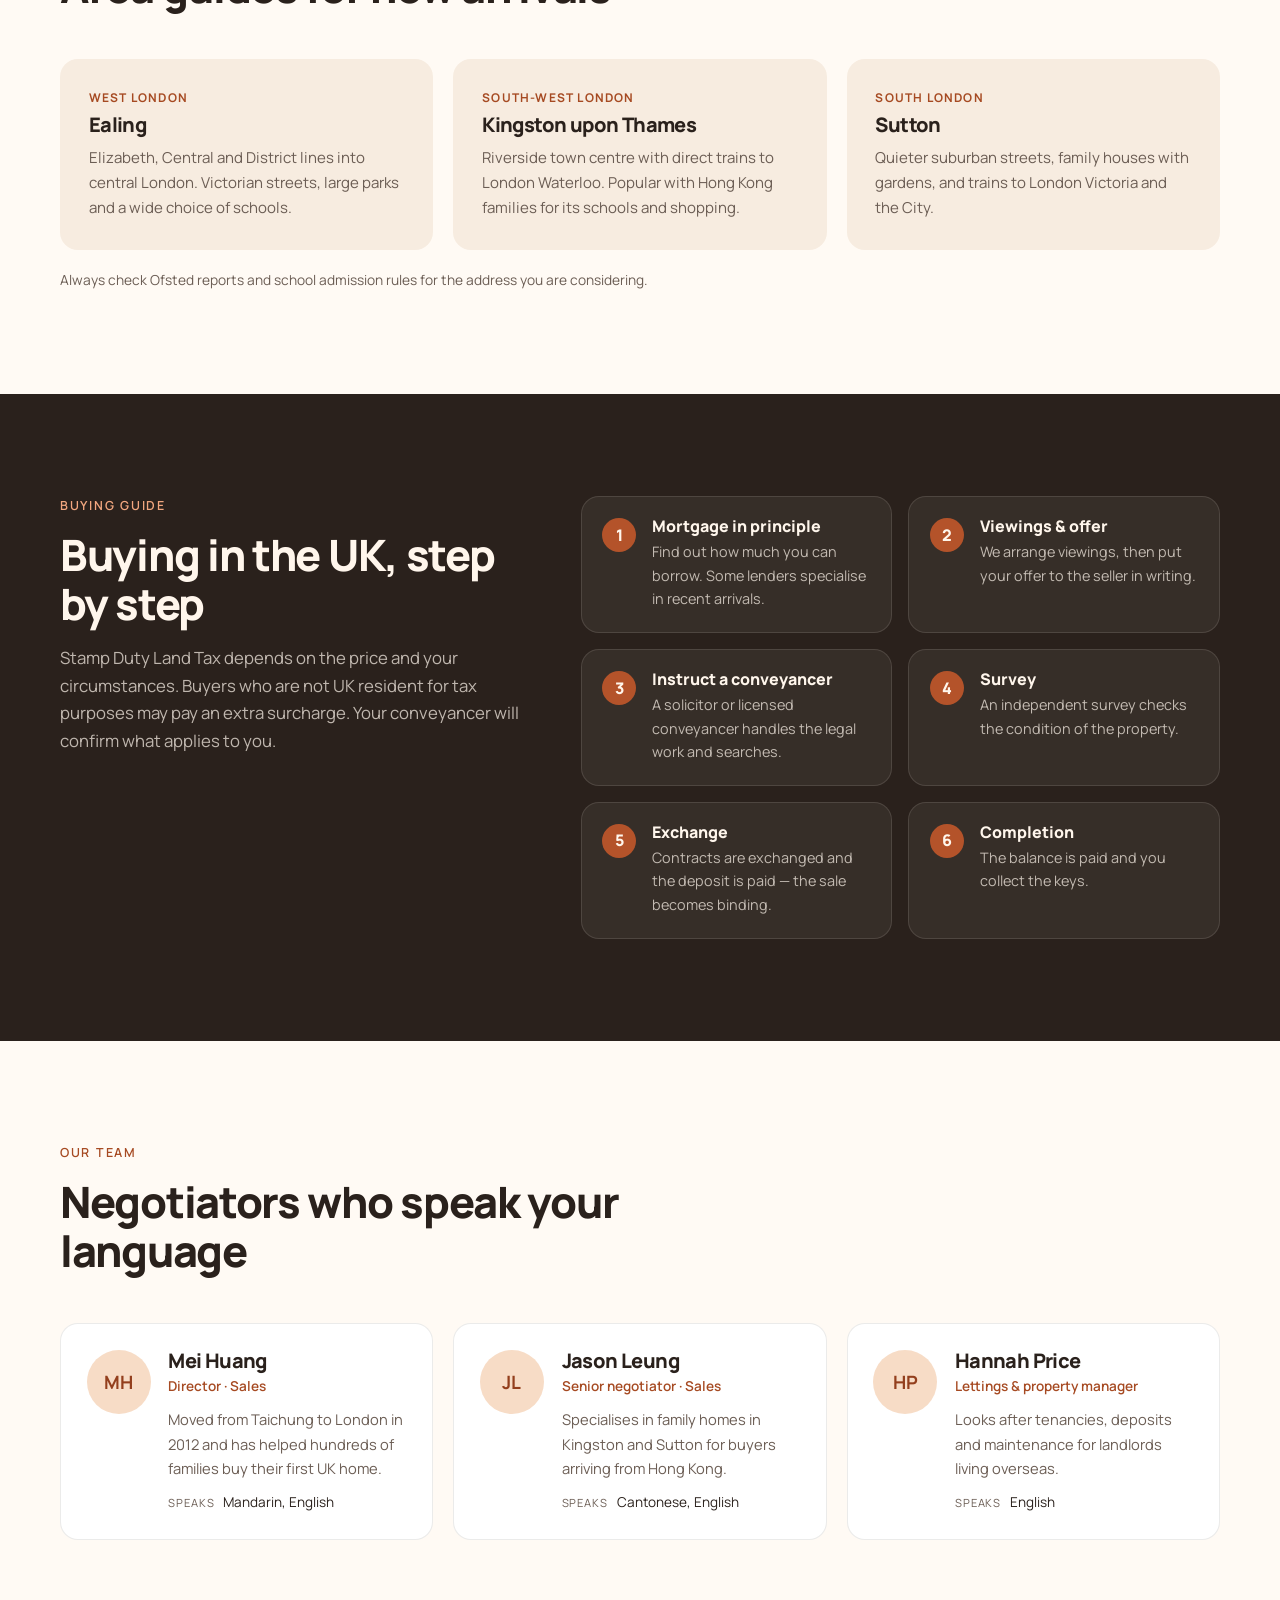
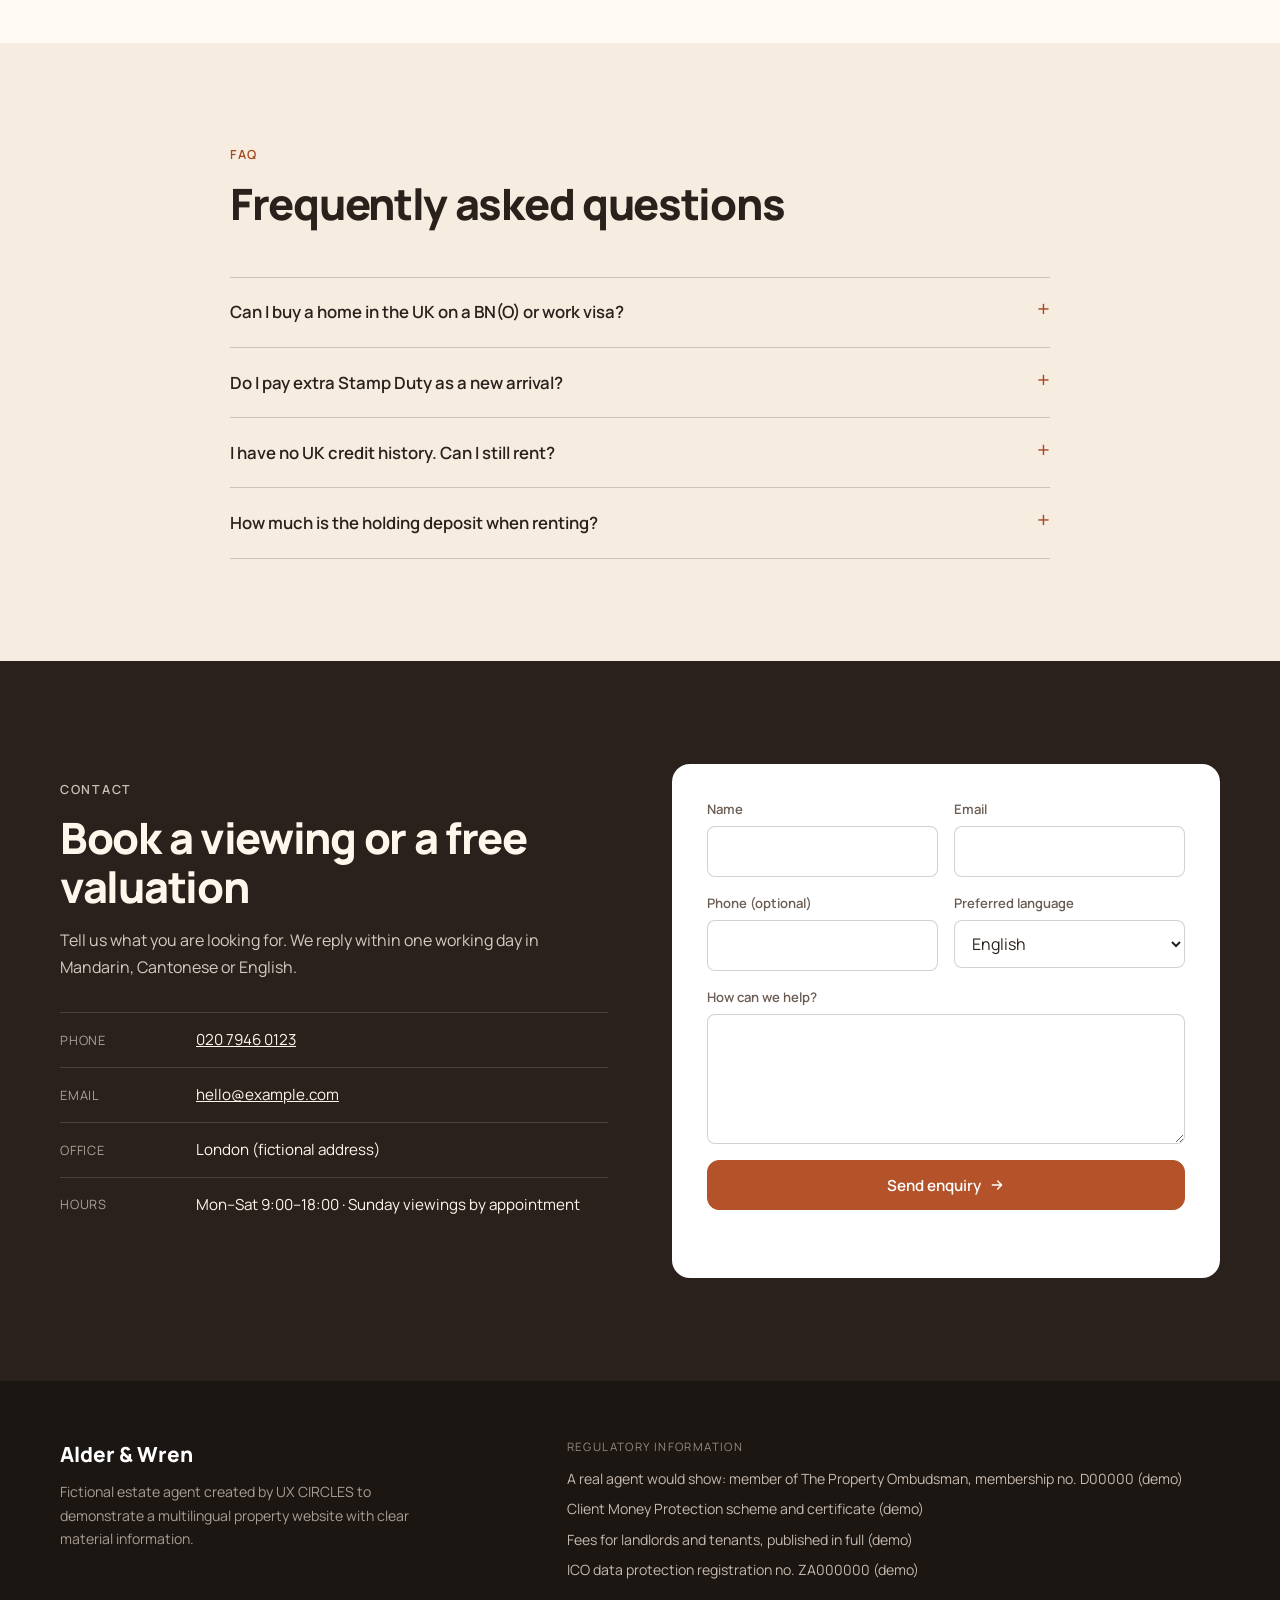
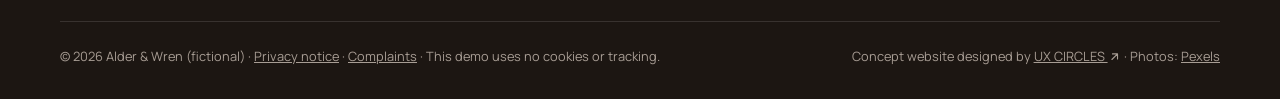
==== commit b1af1afc: "Estate agent: original hero layout with new photo, overlay header - Back to the full-bleed centred h" ====
--- a/index.html
+++ b/index.html
@@ -118,7 +118,7 @@
 <a class="skip" href="#main">Skip to content</a>
 <div class="demo-bar" role="note"><span class="demo-tag">DEMO</span><span>Design demo by <a href="https://ux-circles.com/professionals">UX CIRCLES</a>. This is a fictional firm — not a real business, and nothing here is advice.</span></div>
 
-<header class="site-header">
+<header class="site-header is-overlay">
   <div class="wrap header-inner">
     <a class="brand" href="./" aria-label="Alder &amp; Wren">
       <svg viewBox="0 0 40 40" aria-hidden="true"><rect width="40" height="40" rx="12" fill="#b4532a"/><path d="M9 21L20 11l11 10" stroke="#fff6ec" stroke-width="2.8" fill="none" stroke-linecap="round" stroke-linejoin="round"/><path d="M13 19v11h14V19" stroke="#fff6ec" stroke-width="2.8" fill="none" stroke-linejoin="round"/><circle cx="20" cy="24" r="2.4" fill="#fff6ec"/></svg>
@@ -139,29 +139,23 @@
 </header>
 
 <main id="main">
-  <section class="hero hero-split">
-    <div class="wrap hero-split-inner">
-      <div class="hero-copy">
-        <p class="eyebrow">Estate agents for Taiwanese & Hong Kong families</p>
-        <h1>Your first UK home, explained in Chinese</h1>
-        <p class="lede">Freehold or leasehold, council tax bands, deposits and conveyancing — we walk you through every step of buying or renting in London, in Mandarin, Cantonese or English.</p>
-        <form class="search" data-search action="#homes">
-          <div class="search-tabs" role="radiogroup">
-            <label><input type="radio" name="kind" value="sale" checked><span>Buy</span></label>
-            <label><input type="radio" name="kind" value="let"><span>Rent</span></label>
-          </div>
-          <div class="search-row">
-            <label class="field">Area<select name="area"><option>All areas</option><option>Ealing</option><option>Kingston upon Thames</option><option>Sutton</option></select></label>
-            <label class="field">Bedrooms<select name="beds"><option>Any</option><option>1+</option><option>2+</option><option>3+</option></select></label>
-            <button class="btn" type="submit">Search homes <svg class="ico" viewBox="0 0 24 24" fill="none" stroke="currentColor" stroke-width="2" stroke-linecap="round" stroke-linejoin="round" aria-hidden="true"><path d="M5 12h14M13 6l6 6-6 6"/></svg></button>
-          </div>
-        </form>
-        <ul class="trust"><li><svg class="ico ico-check" viewBox="0 0 24 24" fill="none" stroke="currentColor" stroke-width="2.2" stroke-linecap="round" stroke-linejoin="round" aria-hidden="true"><path d="M5 12l5 5L20 7"/></svg><span>Mandarin · Cantonese · English</span></li><li><svg class="ico ico-check" viewBox="0 0 24 24" fill="none" stroke="currentColor" stroke-width="2.2" stroke-linecap="round" stroke-linejoin="round" aria-hidden="true"><path d="M5 12l5 5L20 7"/></svg><span>Property Ombudsman member (demo)</span></li><li><svg class="ico ico-check" viewBox="0 0 24 24" fill="none" stroke="currentColor" stroke-width="2.2" stroke-linecap="round" stroke-linejoin="round" aria-hidden="true"><path d="M5 12l5 5L20 7"/></svg><span>Client Money Protection (demo)</span></li></ul>
-      </div>
-      <figure class="hero-photo" data-parallax>
-        <img src="img/hero-house.webp" alt="" width="1000" height="1200">
-        <span class="hero-chip"><span>中</span>Mandarin · Cantonese · English</span>
-      </figure>
+  <section class="hero hero-full" data-parallax style="--hero-img:url('img/hero-bg.webp')">
+    <div class="wrap hero-full-inner">
+      <p class="eyebrow">Estate agents for Taiwanese & Hong Kong families</p>
+      <h1>Your first UK home, explained in Chinese</h1>
+      <p class="lede">Freehold or leasehold, council tax bands, deposits and conveyancing — we walk you through every step of buying or renting in London, in Mandarin, Cantonese or English.</p>
+      <form class="search" data-search action="#homes">
+        <div class="search-tabs" role="radiogroup">
+          <label><input type="radio" name="kind" value="sale" checked><span>Buy</span></label>
+          <label><input type="radio" name="kind" value="let"><span>Rent</span></label>
+        </div>
+        <div class="search-row">
+          <label class="field">Area<select name="area"><option>All areas</option><option>Ealing</option><option>Kingston upon Thames</option><option>Sutton</option></select></label>
+          <label class="field">Bedrooms<select name="beds"><option>Any</option><option>1+</option><option>2+</option><option>3+</option></select></label>
+          <button class="btn" type="submit">Search homes <svg class="ico" viewBox="0 0 24 24" fill="none" stroke="currentColor" stroke-width="2" stroke-linecap="round" stroke-linejoin="round" aria-hidden="true"><path d="M5 12h14M13 6l6 6-6 6"/></svg></button>
+        </div>
+      </form>
+      <ul class="trust"><li><svg class="ico ico-check" viewBox="0 0 24 24" fill="none" stroke="currentColor" stroke-width="2.2" stroke-linecap="round" stroke-linejoin="round" aria-hidden="true"><path d="M5 12l5 5L20 7"/></svg><span>Mandarin · Cantonese · English</span></li><li><svg class="ico ico-check" viewBox="0 0 24 24" fill="none" stroke="currentColor" stroke-width="2.2" stroke-linecap="round" stroke-linejoin="round" aria-hidden="true"><path d="M5 12l5 5L20 7"/></svg><span>Property Ombudsman member (demo)</span></li><li><svg class="ico ico-check" viewBox="0 0 24 24" fill="none" stroke="currentColor" stroke-width="2.2" stroke-linecap="round" stroke-linejoin="round" aria-hidden="true"><path d="M5 12l5 5L20 7"/></svg><span>Client Money Protection (demo)</span></li></ul>
     </div>
   </section>
 
--- a/styles.css
+++ b/styles.css
@@ -158,21 +158,34 @@
 @media (max-width:560px){.header-tools .btn-sm{display:none}.brand-sub{display:none}.header-inner{gap:.75rem}.header-tools{gap:.5rem}.brand{min-width:0;flex-shrink:1}.brand-name{white-space:nowrap;overflow:hidden;text-overflow:ellipsis}.lang-switch a{min-width:1.75rem;height:1.8rem;font-size:.74rem}.menu-btn{width:40px;height:40px}.bars{top:19px}.enquiry{grid-template-columns:1fr}.contact-list li{grid-template-columns:1fr;gap:.2rem}.person{flex-direction:column}}
 
 
-.hero-split{padding:clamp(3rem,6vw,5rem) 0 clamp(3rem,6vw,4.5rem);background:var(--hero-bg)}
-.hero-split-inner{display:grid;grid-template-columns:1.15fr .85fr;gap:clamp(2rem,5vw,4.5rem);align-items:center}
-.hero-split h1{max-width:12em}
-.hero-split .lede{max-width:34em}
-.hero-photo{position:relative;margin:0;border-radius:28px;overflow:hidden;aspect-ratio:5/6;box-shadow:0 30px 80px rgba(147,63,29,.18)}
-.hero-photo img{width:100%;height:115%;object-fit:cover;transform:translateY(calc(var(--py,0px) * -0.4));will-change:transform}
-@keyframes zoomIn{from{transform:scale(1.15)}to{transform:scale(1)}}
-.js .hero-photo{animation:rise 1.1s .2s cubic-bezier(.2,.7,.2,1) both}
-.js .hero-photo img{animation:zoomIn 1.8s cubic-bezier(.2,.7,.2,1) both}
-.js .hero-chip{animation:rise .8s .9s both,floaty 4s 1.8s ease-in-out infinite}
+.hero-full{position:relative;color:#fff;padding:clamp(5rem,12vw,9rem) 0 clamp(4rem,8vw,6rem);overflow:hidden;background:#2a211c}
+.hero-full::before{content:"";position:absolute;inset:-12% 0;background:var(--hero-img) var(--hero-pos,center 50%)/cover no-repeat;transform:translateY(var(--py,0)) scale(1.04);will-change:transform}
+.js .hero-full::before{animation:fadeIn 1.4s both}
+.hero-full::after{content:"";position:absolute;inset:0;background:linear-gradient(180deg,rgba(28,22,18,.62) 0%,rgba(28,22,18,.5) 45%,rgba(28,22,18,.8) 100%)}
+.hero-full-inner{position:relative;z-index:1;text-align:center;display:flex;flex-direction:column;align-items:center}
+.hero-full h1{color:#fff;max-width:14em;text-shadow:0 2px 24px rgba(0,0,0,.35)}
+.hero-full .eyebrow{color:#ffd9c2}
+.hero-full .lede{color:#fff;margin-inline:auto;max-width:40em;text-shadow:0 1px 12px rgba(0,0,0,.45)}
+.hero-full .trust{justify-content:center;color:#fff;text-shadow:0 1px 8px rgba(0,0,0,.5)}
+.hero-full .ico-check{color:#ffd9c2}
+.js .hero-full-inner>*{animation:rise .9s cubic-bezier(.2,.7,.2,1) both}
+.js .hero-full-inner>*:nth-child(2){animation-delay:.08s}.js .hero-full-inner>*:nth-child(3){animation-delay:.16s}
+.js .hero-full-inner>*:nth-child(4){animation-delay:.24s}.js .hero-full-inner>*:nth-child(5){animation-delay:.32s}
 .filter button{transition:background .2s,color .2s}
 .search-tabs span{transition:background .2s,color .2s}
-.hero-chip{position:absolute;left:16px;bottom:16px;background:rgba(42,33,28,.9);color:#fff6ec;border-radius:999px;padding:.5rem 1rem .5rem .5rem;display:flex;align-items:center;gap:.6rem;font-size:.82rem;font-weight:600;backdrop-filter:blur(6px)}
-.hero-chip span{width:28px;height:28px;border-radius:50%;background:var(--accent);display:grid;place-items:center;font-weight:800}
-.search{background:#fff;color:var(--ink);border-radius:20px;padding:1rem;width:100%;max-width:640px;margin-bottom:1.6rem;border:1px solid var(--line);box-shadow:0 20px 50px rgba(42,33,28,.08);text-align:left}
+/* Transparent header over the hero, solid once scrolled */
+.site-header.is-overlay:not(.scrolled):not(:has(.mobile-nav:not([hidden]))){background:transparent;border-bottom-color:transparent;backdrop-filter:none}
+.site-header.is-overlay:not(.scrolled):not(:has(.mobile-nav:not([hidden]))) :is(.brand-name,.brand-sub,.main-nav a){color:#fff}
+.site-header.is-overlay:not(.scrolled):not(:has(.mobile-nav:not([hidden]))) .main-nav a:hover{color:#ffd9c2}
+.site-header.is-overlay:not(.scrolled):not(:has(.mobile-nav:not([hidden]))) .lang-switch{border-color:rgba(255,255,255,.45)}
+.site-header.is-overlay:not(.scrolled):not(:has(.mobile-nav:not([hidden]))) .lang-switch a{color:rgba(255,255,255,.85)}
+.site-header.is-overlay:not(.scrolled):not(:has(.mobile-nav:not([hidden]))) .lang-switch a[aria-current]{background:#fff;color:var(--ink)}
+.site-header.is-overlay:not(.scrolled):not(:has(.mobile-nav:not([hidden]))) .lang-switch a:not([aria-current]):hover{background:rgba(255,255,255,.15);color:#fff}
+.site-header.is-overlay:not(.scrolled):not(:has(.mobile-nav:not([hidden]))) .menu-btn{border-color:rgba(255,255,255,.45)}
+.site-header.is-overlay:not(.scrolled):not(:has(.mobile-nav:not([hidden]))) :is(.bars,.bars::before,.bars::after){background:#fff}
+.site-header.is-overlay :is(.brand-name,.brand-sub,.main-nav a,.lang-switch a,.lang-switch){transition:color .3s,background .3s,border-color .3s}
+.hero-full{margin-top:-73px;padding-top:calc(clamp(5rem,12vw,9rem) + 73px)}
+.search{background:#fff;color:var(--ink);border-radius:20px;padding:1rem;width:min(760px,100%);box-shadow:0 30px 80px rgba(0,0,0,.3);text-align:left}
 .search-tabs{display:inline-flex;gap:.25rem;background:var(--surface);border-radius:12px;padding:4px;margin-bottom:.8rem}
 .search-tabs input{position:absolute;opacity:0;pointer-events:none}
 .search-tabs span{display:block;padding:.45rem 1.1rem;border-radius:9px;font-weight:700;font-size:.9rem;color:var(--muted);cursor:pointer}
@@ -220,6 +233,5 @@
 .guide p{font-size:.9rem;color:rgba(255,246,236,.7);margin-top:.25rem}
 .contact-list li{border-top-color:rgba(255,246,236,.15)}
 @media (max-width:980px){.home-grid,.area-grid{grid-template-columns:1fr 1fr}.guide-inner{grid-template-columns:1fr}}
-@media (max-width:860px){.hero-split-inner{grid-template-columns:1fr}.hero-photo{aspect-ratio:4/3;max-height:420px}}
 @media (max-width:700px){.search-row{grid-template-columns:1fr 1fr}.search .btn{grid-column:1/-1}}
 @media (max-width:620px){.home-grid,.area-grid,.guide{grid-template-columns:1fr}}
